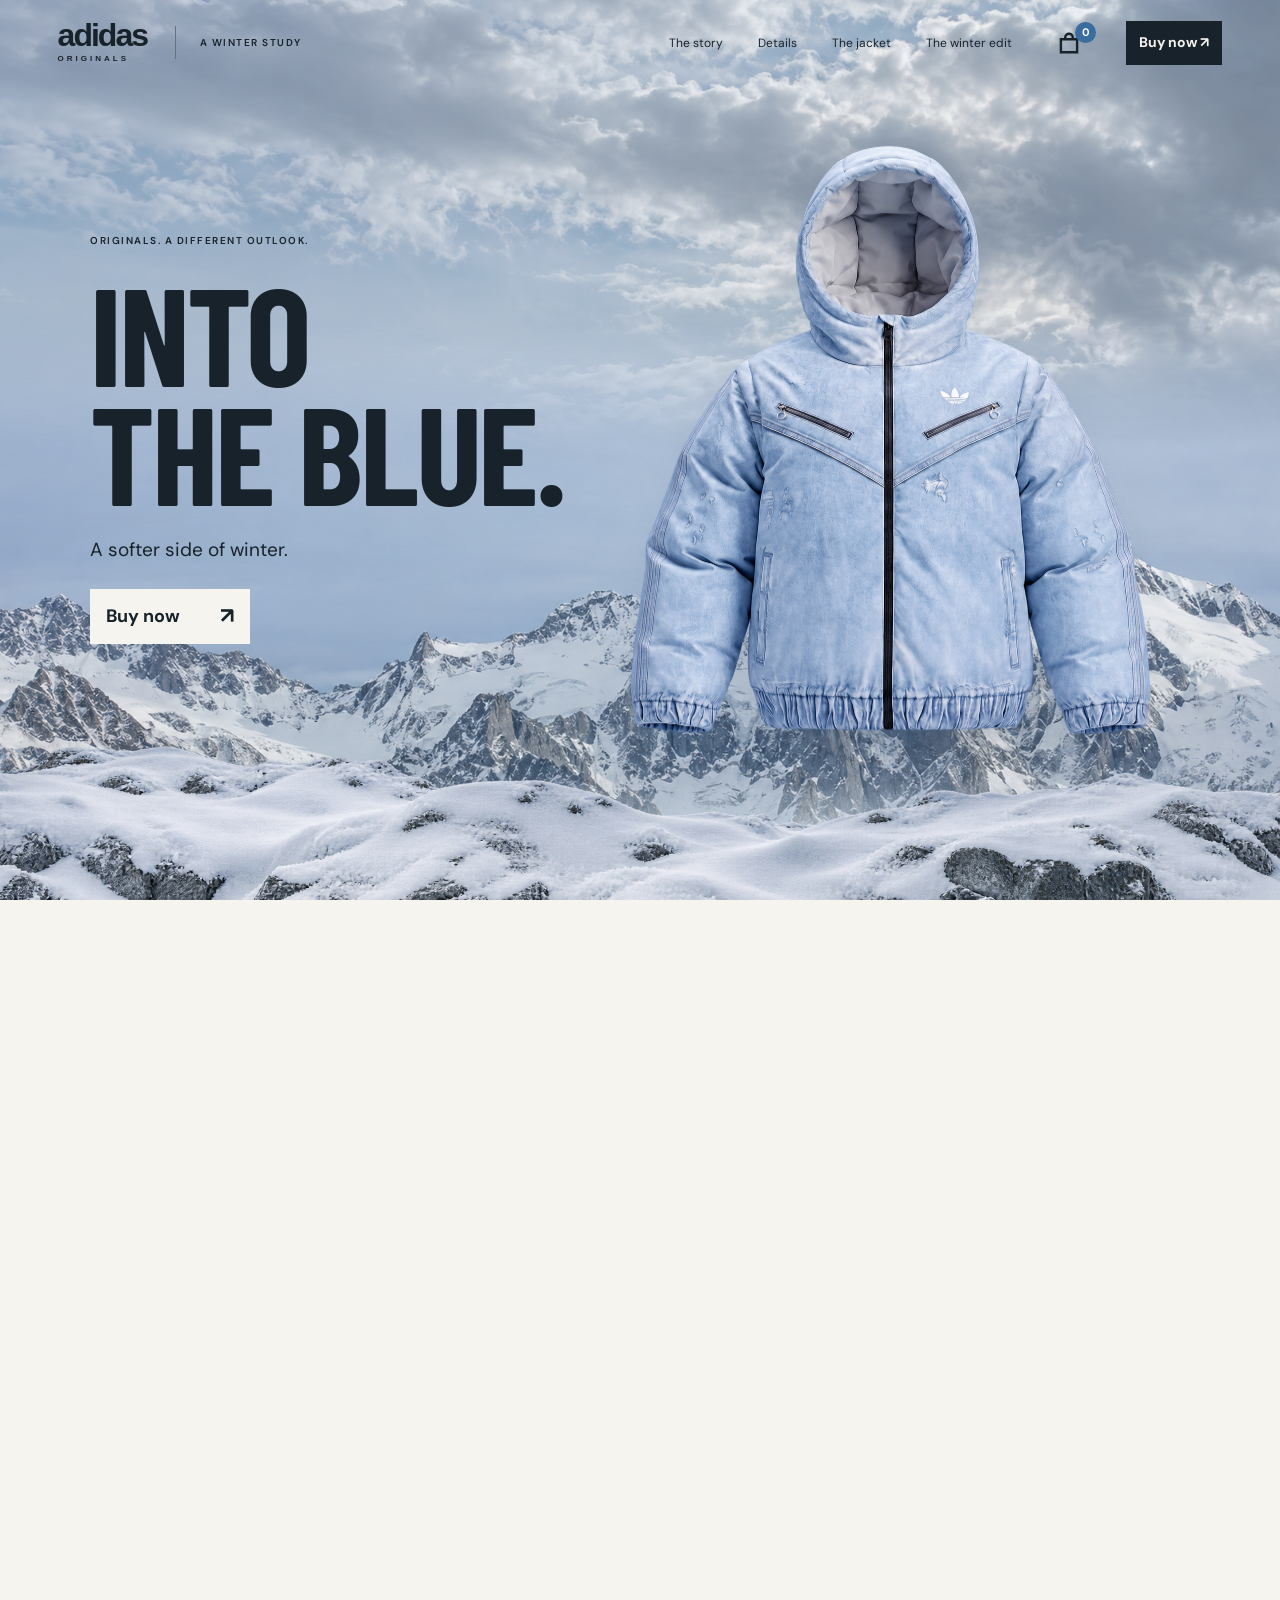
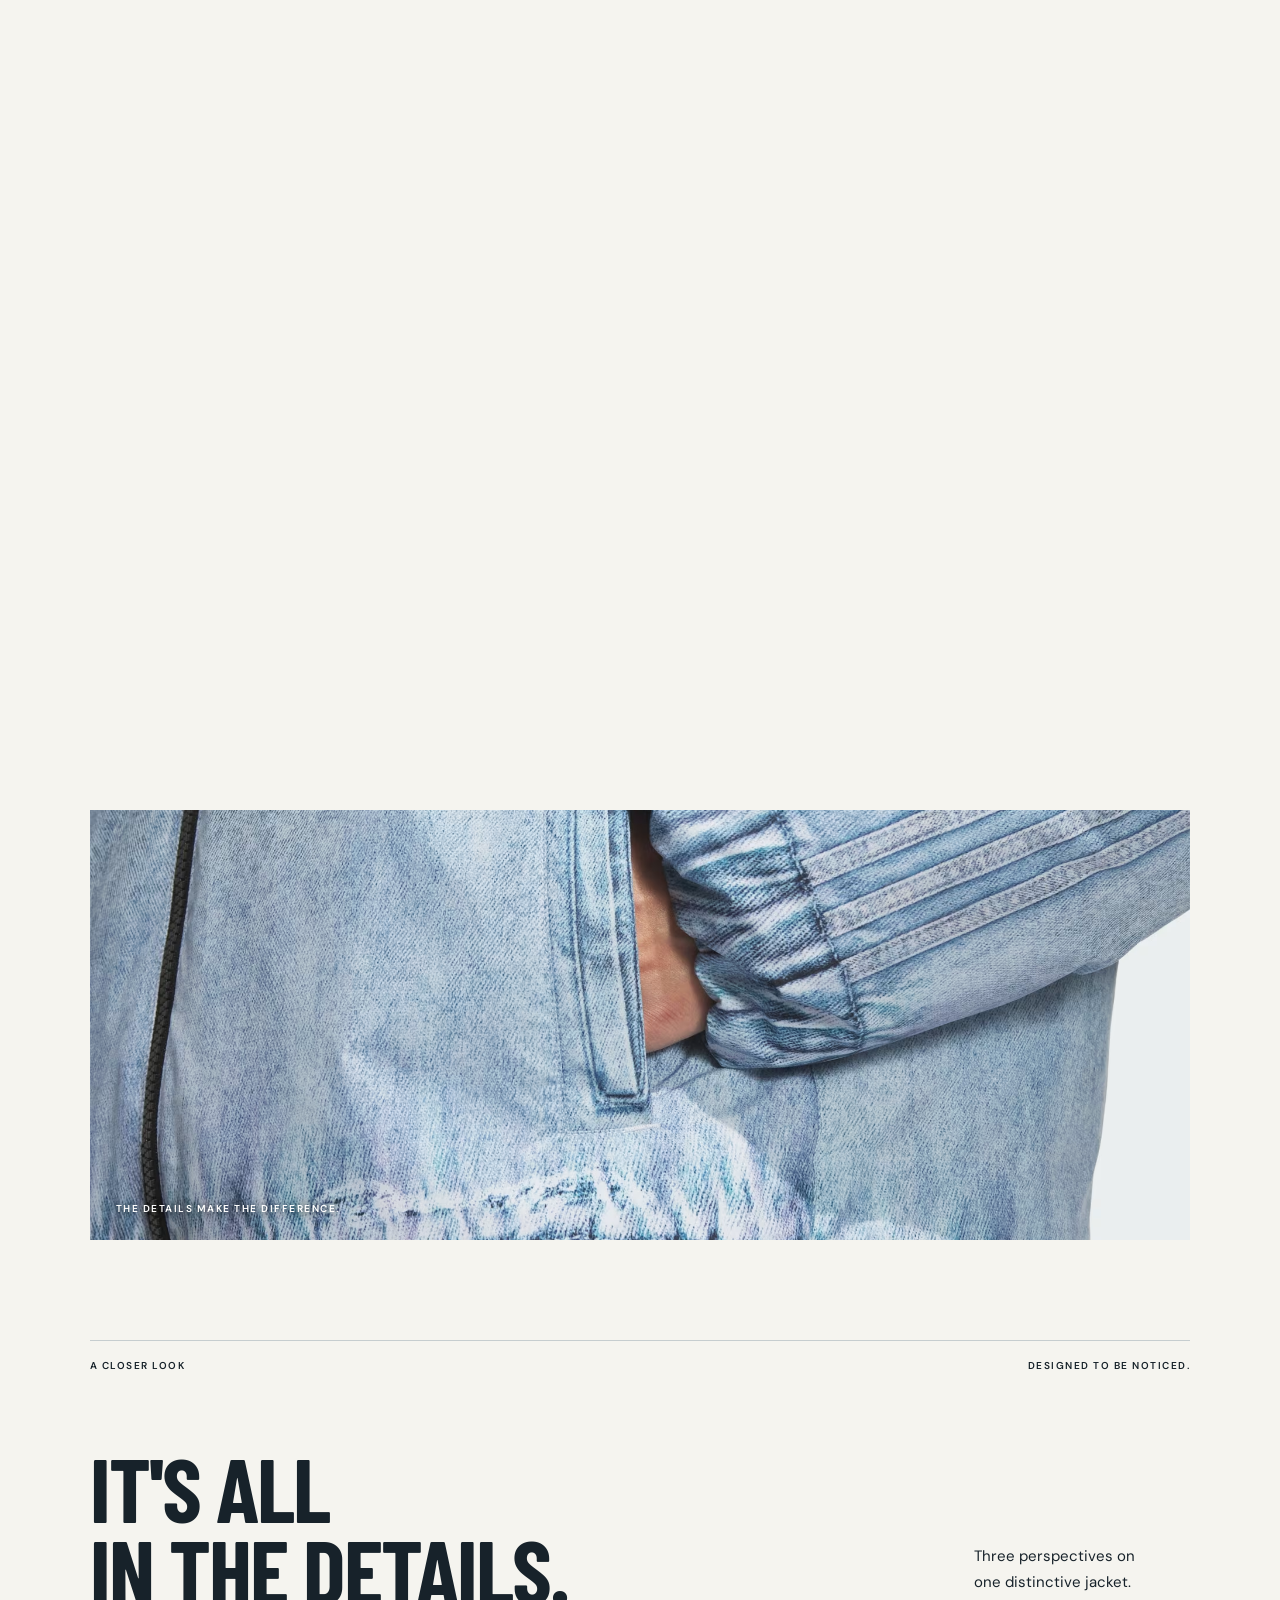
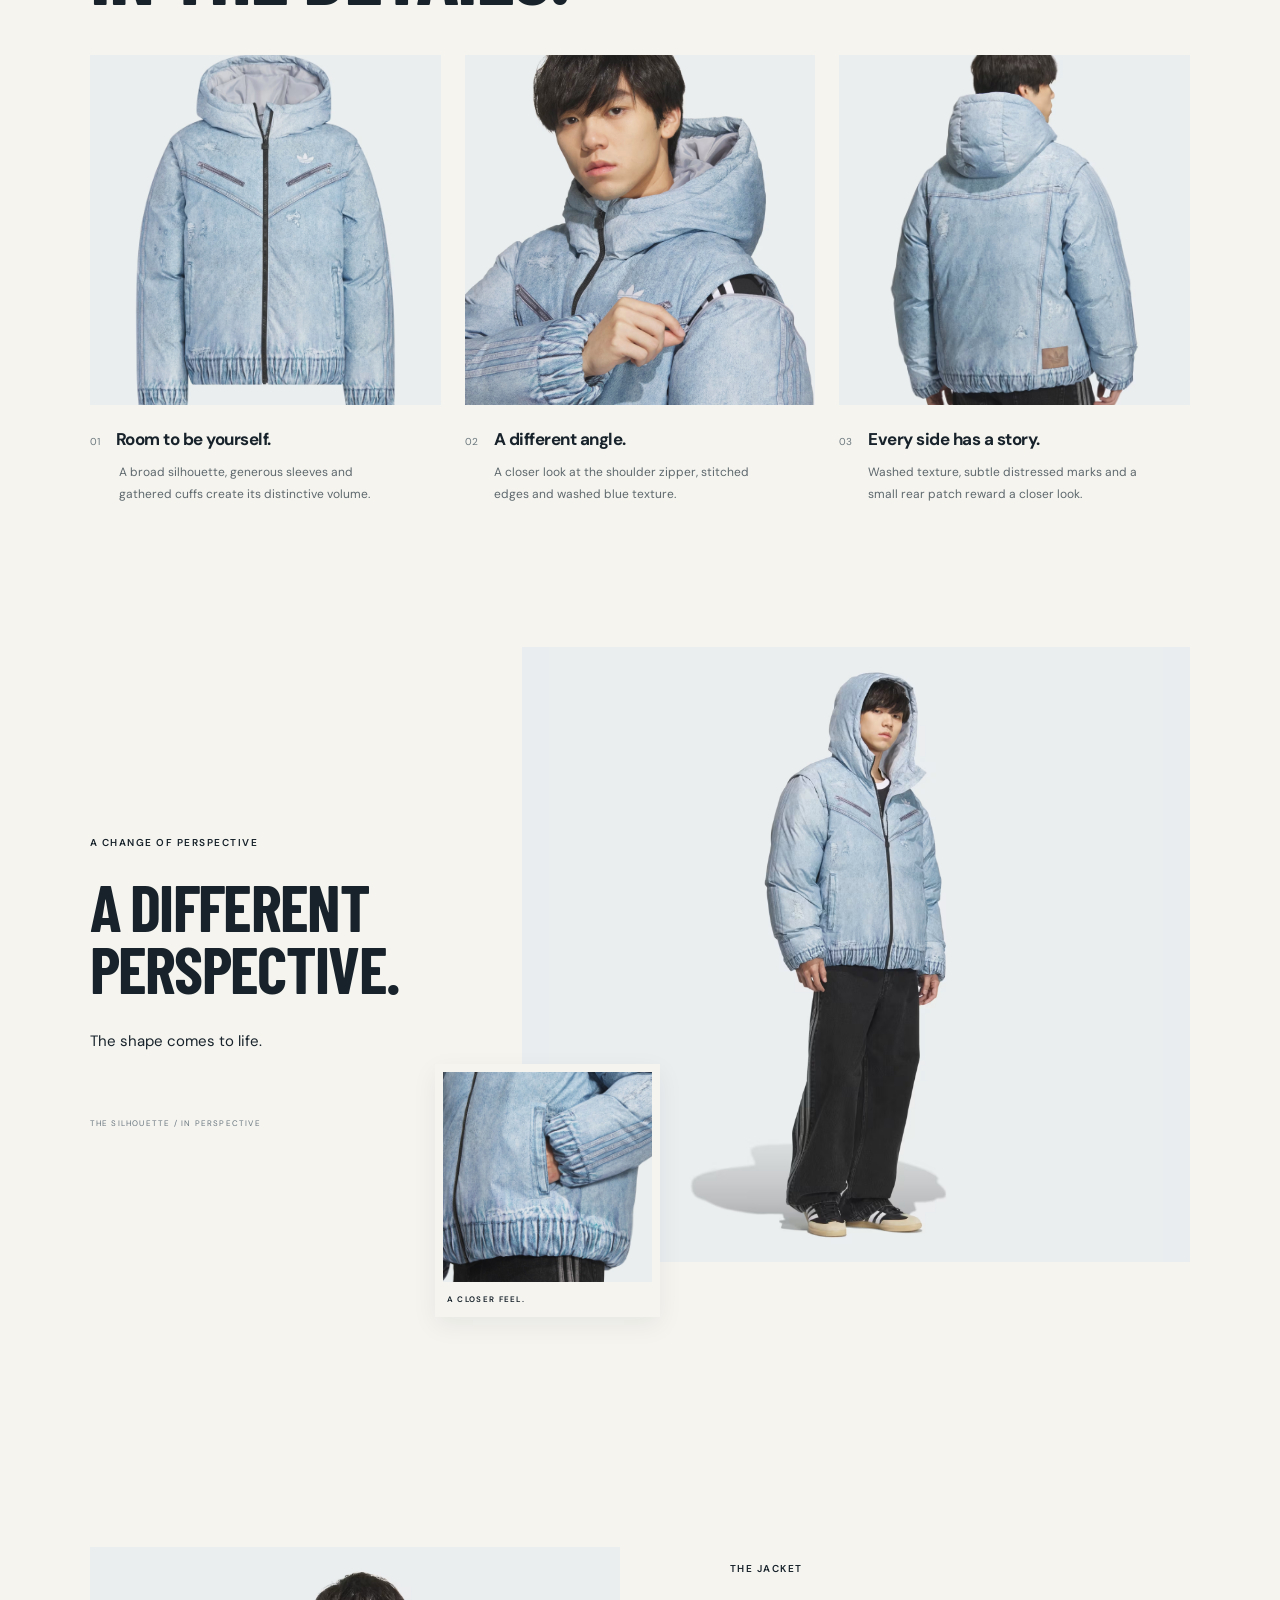
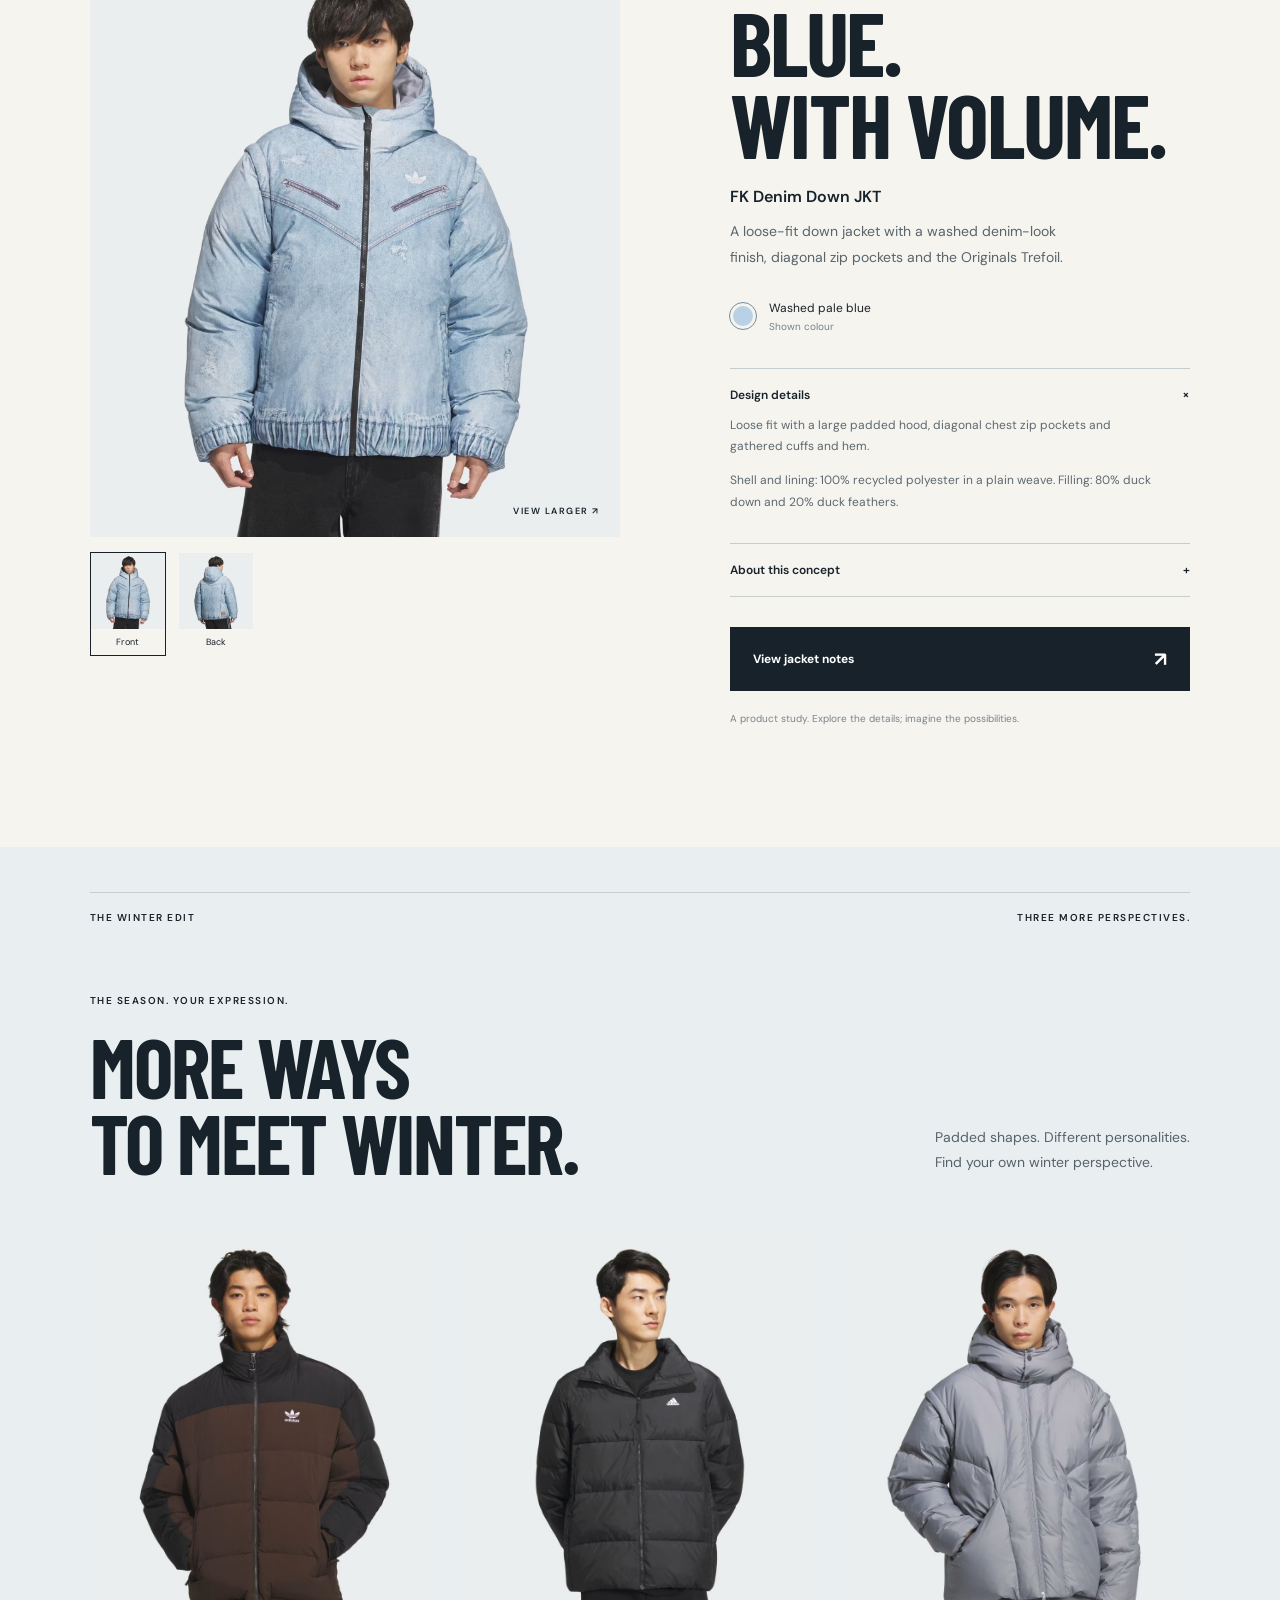
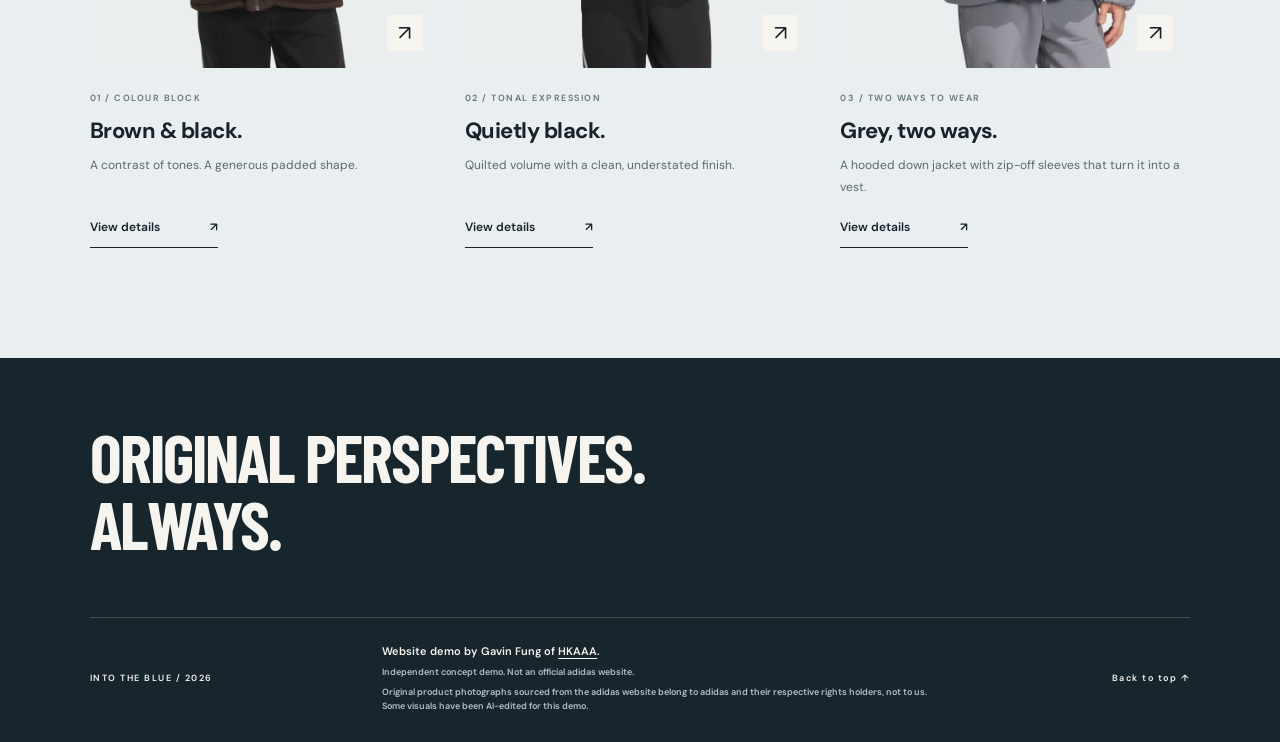
==== index.html @ bd1f1864 "Align Winter Edit links and detail bodies Co-authored-by: Cursor <cursoragent@cursor.com>" ====
<!doctype html>
<html lang="en"><head><meta charset="utf-8"><meta name="viewport" content="width=device-width,initial-scale=1"><meta name="theme-color" content="#d2dfe8"><title>Into the Blue — A winter study</title><meta name="description" content="An independent winter fashion concept exploring the shape, texture and details of a blue padded jacket."><link rel="stylesheet" href="style.css?v=bag-20261031f"><link rel="icon" type="image/svg+xml" href="assets/favicon.svg"><link rel="canonical" href="https://gavinfung321.github.io/Adidas/"><meta property="og:type" content="website"><meta property="og:title" content="Into the Blue — A winter study"><meta property="og:description" content="A softer side of winter. An independent adidas website demo by Gavin Fung of HKAAA."><meta property="og:url" content="https://gavinfung321.github.io/Adidas/"><meta property="og:site_name" content="Into the Blue"><meta property="og:image" content="https://gavinfung321.github.io/Adidas/assets/social-preview.jpg"><meta property="og:image:width" content="1200"><meta property="og:image:height" content="630"><meta property="og:image:type" content="image/jpeg"><meta property="og:image:alt" content="Into the Blue campaign headline beside a pale blue jacket against a snowy mountain landscape."><meta name="twitter:card" content="summary_large_image"><meta name="twitter:title" content="Into the Blue — A winter study"><meta name="twitter:description" content="A softer side of winter. Independent website demo by Gavin Fung of HKAAA."><meta name="twitter:image" content="https://gavinfung321.github.io/Adidas/assets/social-preview.jpg"><meta name="twitter:image:alt" content="Pale blue jacket and Into the Blue headline over snowy mountains."></head><body>
<a class="skip" href="#details">Skip to jacket details</a>
<header><a href="#" class="brand" aria-label="Into the Blue home"><span class="brand-name">adidas<span>ORIGINALS</span></span><span class="edition">A WINTER STUDY</span></a><button class="nav-bag mobile-bag" type="button" data-bag-open aria-label="Bag, 0 items"><svg class="bag-icon" viewBox="0 0 24 24" aria-hidden="true" focusable="false"><path d="M4.5 8.5h15v12h-15z"/><path d="M8.5 8.5V7a3.5 3.5 0 0 1 7 0v1.5"/></svg><span class="bag-count" data-bag-count aria-hidden="true">0</span></button><button class="mobile-menu-toggle" aria-expanded="false" aria-controls="mobile-menu">Menu</button><nav aria-label="Main navigation"><a href="#story">The story</a><a href="#details">Details</a><a href="#product">The jacket</a><a href="#winter-edit">The winter edit</a><button class="nav-bag" type="button" data-bag-open aria-label="Bag, 0 items"><svg class="bag-icon" viewBox="0 0 24 24" aria-hidden="true" focusable="false"><path d="M4.5 8.5h15v12h-15z"/><path d="M8.5 8.5V7a3.5 3.5 0 0 1 7 0v1.5"/></svg><span class="bag-count" data-bag-count aria-hidden="true">0</span></button><button class="nav-buy" data-buy>Buy now ↗︎</button></nav><nav id="mobile-menu" class="mobile-menu" aria-label="Mobile navigation" hidden><a href="#story">The story</a><a href="#details">Details</a><a href="#product">The jacket</a><a href="#winter-edit">The winter edit</a><button class="nav-buy" data-buy>Buy now ↗︎</button></nav></header>
<main>
<div class="hero-scroll"><section class="hero" aria-labelledby="hero-title"><div class="hero-landscape" aria-hidden="true"><img class="hero-clouds" src="assets/cloud-sky-v2.png" alt="" draggable="false"><img class="hero-mountains" src="assets/mountains-v2.png" alt="" draggable="false"><div class="hero-mist"></div></div><div class="hero-product-stage"><div class="hero-shadow" aria-hidden="true"></div><img class="hero-jacket" src="assets/jacket-cutout.png" alt="Pale blue padded jacket floating against a soft blue-grey background" fetchpriority="high" draggable="false"></div><div class="hero-copy"><p class="eyebrow">ORIGINALS. A DIFFERENT OUTLOOK.</p><h1 id="hero-title">Into<br>the blue.</h1><p class="intro">A softer side of winter.</p><button class="button" data-buy>Buy now <span>↗︎</span></button></div><img class="hero-foreground" src="assets/snow-ledge-v1.png" alt="" aria-hidden="true" draggable="false"></section><section class="hero-reveal" aria-labelledby="closer-title"><p class="eyebrow">A CLOSER PERSPECTIVE</p><h2 id="closer-title">Big on shape.<br>Quiet in blue.</h2><p>Washed blue texture. Generous proportions.<br>A closer look at the details.</p><button class="button" data-buy>Buy now <span>↗︎</span></button></section></div>
<section class="story" id="story"><div class="material-image"><img src="assets/pocket-detail.png" alt="Close-up of washed blue weave, side pocket, gathered cuff and hem" loading="lazy"><span class="image-note">THE DETAILS MAKE THE DIFFERENCE.</span></div></section>
<section class="details" id="details"><div class="section-top"><span>A CLOSER LOOK</span><span>DESIGNED TO BE NOTICED.</span></div><div class="details-heading"><h2>It's all<br>in the details.</h2><p>Three perspectives on<br>one distinctive jacket.</p></div><div class="detail-grid"><article><div class="detail-photo silhouette"><img src="assets/front.png" alt="Front view showing the jacket’s oversized padded shape" loading="lazy"></div><div class="detail-label"><span>01</span><h3>Room to be yourself.</h3></div><p>A broad silhouette, generous sleeves and gathered cuffs create its distinctive volume.</p></article><article><div class="detail-photo zipper sleeve-detail"><img src="assets/sleeve-detail.png" alt="Close view of the shoulder zipper, padded hood and washed blue fabric" loading="lazy"></div><div class="detail-label"><span>02</span><h3>A different angle.</h3></div><p>A closer look at the shoulder zipper, stitched edges and washed blue texture.</p></article><article><div class="detail-photo rear"><img src="assets/back.png" alt="Rear view showing washed fabric, back seams and lower brand patch" loading="lazy"></div><div class="detail-label"><span>03</span><h3>Every side has a story.</h3></div><p>Washed texture, subtle distressed marks and a small rear patch reward a closer look.</p></article></div></section>
<section id="perspective" class="outlook worn-editorial" aria-labelledby="worn-title"><div class="outlook-copy"><p class="eyebrow">A CHANGE OF PERSPECTIVE</p><h2 id="worn-title">A different<br>perspective.</h2><p class="worn-lead">The shape comes to life.</p><span class="worn-index">THE SILHOUETTE / IN PERSPECTIVE</span></div><div class="worn-composition"><div class="worn-photo"><img src="assets/model-hood.png" alt="Full-body view of the blue padded jacket worn with its hood up, black trousers and striped trainers" loading="lazy"></div><figure class="worn-inset"><img src="assets/pocket-detail.png" alt="Close-up of the washed blue fabric, gathered cuff and side pocket" loading="lazy"><figcaption>A CLOSER FEEL.</figcaption></figure></div></section>
<section class="product" id="product"><div class="product-gallery"><button class="main-photo" aria-label="Enlarge jacket photograph"><img id="product-photo" src="assets/product-front-worn.png" alt="Front view of the blue padded jacket worn by a model" loading="lazy"><span>VIEW LARGER ↗︎</span></button><div class="thumbnails" aria-label="Product views"><button class="selected" data-view="front" aria-pressed="true"><img src="assets/product-front-worn.png" alt=""><span>Front</span></button><button data-view="back" aria-pressed="false"><img src="assets/back.png" alt=""><span>Back</span></button></div></div><div class="product-info"><p class="eyebrow">THE JACKET</p><h2>Blue.<br>With volume.</h2><p class="product-name">FK Denim Down JKT</p><p class="product-description">A loose-fit down jacket with a washed denim-look finish, diagonal zip pockets and the Originals Trefoil.</p><div class="colour"><span class="swatch"></span><span>Washed pale blue <small>Shown colour</small></span></div><div class="accordions"><details open><summary>Design details <span>+</span></summary><p>Loose fit with a large padded hood, diagonal chest zip pockets and gathered cuffs and hem.</p><p>Shell and lining: 100% recycled polyester in a plain weave. Filling: 80% duck down and 20% duck feathers.</p></details><details><summary>About this concept <span>+</span></summary><p>This is an independent design demo. Product information is based on the supplied adidas listing. Price and availability are not confirmed. No purchases are processed here.</p></details></div><button class="button dark" id="spec-button">View jacket notes <span>↗︎</span></button><p class="product-note">A product study. Explore the details; imagine the possibilities.</p></div></section>
<section class="winter-edit" id="winter-edit" aria-labelledby="winter-title"><div class="section-top"><span>THE WINTER EDIT</span><span>THREE MORE PERSPECTIVES.</span></div><div class="winter-heading"><div><p class="eyebrow">THE SEASON. YOUR EXPRESSION.</p><h2 id="winter-title">More ways<br>to meet winter.</h2></div><p>Padded shapes. Different personalities.<br>Find your own winter perspective.</p></div><div class="winter-grid"><article class="winter-card"><button class="winter-photo" data-winter="winter-brown" aria-label="View brown and black padded jacket"><img src="assets/winter-brown-worn-front.png" alt="Model wearing the brown and black padded jacket with a high collar, front view" loading="lazy"><img class="winter-photo-alt" src="assets/winter-brown-worn-back.png" alt="" loading="lazy"><span class="photo-arrow" aria-hidden="true">↗︎</span></button><div class="winter-caption"><span>01 / COLOUR BLOCK</span><h3>Brown &amp; black.</h3><p>A contrast of tones. A generous padded shape.</p><button class="winter-link" data-winter="winter-brown">View details <span aria-hidden="true">↗︎</span></button></div></article><article class="winter-card"><button class="winter-photo" data-winter="winter-black" aria-label="View black down jacket"><img src="assets/winter-black-worn-front.png" alt="Model wearing the black down jacket with a high stand collar and white chest logo, front view" loading="lazy"><img class="winter-photo-alt" src="assets/winter-black-worn-back.png" alt="" loading="lazy"><span class="photo-arrow" aria-hidden="true">↗︎</span></button><div class="winter-caption"><span>02 / TONAL EXPRESSION</span><h3>Quietly black.</h3><p>Quilted volume with a clean, understated finish.</p><button class="winter-link" data-winter="winter-black">View details <span aria-hidden="true">↗︎</span></button></div></article><article class="winter-card"><button class="winter-photo" data-winter="winter-grey" aria-label="View grey hooded down jacket with zip-off sleeves"><img src="assets/winter-grey-worn-front.jpg" alt="Model wearing the grey hooded down jacket with curved panel seams, front view" loading="lazy"><img class="winter-photo-alt" src="assets/winter-grey-worn-back.png" alt="" loading="lazy"><span class="photo-arrow" aria-hidden="true">↗︎</span></button><div class="winter-caption"><span>03 / TWO WAYS TO WEAR</span><h3>Grey, two ways.</h3><p>A hooded down jacket with zip-off sleeves that turn it into a vest.</p><button class="winter-link" data-winter="winter-grey">View details <span aria-hidden="true">↗︎</span></button></div></article></div></section></main><footer><div class="footer-title">Original perspectives.<br>Always.</div><div class="footer-bottom"><span>INTO THE BLUE / 2026</span><div class="footer-credits"><p>Website demo by Gavin Fung of <a href="https://hkaiautomation.com/" target="_blank" rel="noopener noreferrer">HKAAA</a>.</p><p>Independent concept demo. Not an official adidas website.</p><p>Original product photographs sourced from the adidas website belong to adidas and their respective rights holders, not to us. Some visuals have been AI-edited for this demo.</p></div><a href="#">Back to top ↑︎</a></div></footer>
<dialog id="photo-dialog"><button class="dialog-close" aria-label="Close photograph">✕</button><img alt="Enlarged jacket photograph"></dialog><dialog id="notes-dialog"><button class="dialog-close" aria-label="Close jacket notes">✕</button><p class="eyebrow">THE PRODUCT STUDY</p><h2>Jacket notes.</h2><p>FK Denim Down JKT. A loose-fit down jacket with a washed denim-look finish, diagonal chest zippers and a large hood. Shell and lining: 100% recycled polyester. Filling: 80% duck down and 20% duck feathers.</p><p>This concept uses reference and AI-edited product imagery. Product details are based on the supplied adidas listing. Price and availability are not confirmed.</p><a class="text-link" href="#details" id="notes-link">Return to the details ↗︎</a></dialog>
<dialog id="winter-dialog" aria-labelledby="winter-dialog-title"><button class="dialog-close" aria-label="Close jacket details">✕</button><div class="winter-dialog-grid"><div class="winter-gallery"><div class="gallery-stage"><img id="winter-dialog-photo" alt=""><button type="button" class="gallery-arrow prev" data-gallery-step="-1" aria-label="Previous photo"><svg viewBox="0 0 24 24" aria-hidden="true" focusable="false"><path d="M15 5l-7 7 7 7"/></svg></button><button type="button" class="gallery-arrow next" data-gallery-step="1" aria-label="Next photo"><svg viewBox="0 0 24 24" aria-hidden="true" focusable="false"><path d="M9 5l7 7-7 7"/></svg></button></div><div class="purchase-thumbnails winter-thumbnails" id="winter-thumbnails" aria-label="Jacket photographs"></div></div><div><h2 id="winter-dialog-title"></h2><p id="winter-dialog-description"></p><form id="winter-form" class="bag-form" novalidate><p class="purchase-price"><span data-product-price></span> <small>Demo price · not official</small></p><fieldset aria-describedby="winter-size-error"><legend>Select your size <small>Demo sizes</small></legend><div class="size-options" data-size-options></div></fieldset><p class="size-error" id="winter-size-error" role="alert"></p><button class="button dark" type="submit">Add to bag <span>↗︎</span></button></form></div></div></dialog><dialog id="purchase-dialog" aria-labelledby="purchase-title"><button class="dialog-close" aria-label="Close jacket selector">✕</button><div class="purchase-grid"><div class="purchase-gallery"><div class="gallery-stage"><img id="purchase-photo" src="assets/front.png" alt="Front of the blue padded jacket"><button type="button" class="gallery-arrow prev" data-gallery-step="-1" aria-label="Previous photo"><svg viewBox="0 0 24 24" aria-hidden="true" focusable="false"><path d="M15 5l-7 7 7 7"/></svg></button><button type="button" class="gallery-arrow next" data-gallery-step="1" aria-label="Next photo"><svg viewBox="0 0 24 24" aria-hidden="true" focusable="false"><path d="M9 5l7 7-7 7"/></svg></button></div><div class="purchase-thumbnails" aria-label="Jacket photographs"><button type="button" data-purchase-photo="front" aria-pressed="true" aria-label="Show front view"><img src="assets/front.png" alt=""><span>Front</span></button><button type="button" data-purchase-photo="back" aria-pressed="false" aria-label="Show back view"><img src="assets/back.png" alt=""><span>Back</span></button><button type="button" data-purchase-photo="model-hood" aria-pressed="false" aria-label="Show worn view"><img src="assets/model-hood.png" alt=""><span>Worn</span></button></div></div><div><p class="eyebrow">THE JACKET / DEMO BAG</p><h2 id="purchase-title">Make it yours.</h2><p>FK Denim Down JKT<br><small>Loose fit · Washed pale blue</small></p><form id="purchase-form" class="bag-form" data-product-id="blue-jacket" novalidate><p class="purchase-price"><span data-product-price></span> <small>Demo price · not official</small></p><fieldset aria-describedby="purchase-size-error"><legend>Select your size <small>Demo sizes</small></legend><div class="size-options" data-size-options></div></fieldset><p class="size-error" id="purchase-size-error" role="alert"></p><button class="button dark" type="submit">Add to bag <span>↗︎</span></button></form></div></div></dialog>
<dialog id="bag-dialog" class="bag-drawer" aria-labelledby="bag-title"><div class="bag-head"><h2 id="bag-title">Your bag <span class="bag-head-count" id="bag-head-count">0 items</span></h2><button class="dialog-close" aria-label="Close bag">✕</button></div><p class="bag-storage-notice" id="bag-storage-notice" hidden>Your bag can’t be saved in this browser right now. It will stay available until you leave this page.</p><div class="bag-view" id="bag-items-view"><div class="bag-body"><p class="bag-demo-note">Demo pricing and sizes — not official availability.</p><ul class="bag-lines" id="bag-lines" aria-label="Items in your bag"></ul><div class="bag-empty" id="bag-empty" hidden><p>Your bag is empty.</p><button class="button dark" type="button" data-bag-continue>Continue shopping <span>↗︎</span></button></div></div><div class="bag-summary" id="bag-summary"><div class="bag-subtotal"><span>Subtotal <small>Demo pricing</small></span><strong id="bag-subtotal"></strong></div><p class="bag-shipping">Shipping calculated at checkout.</p><button class="button dark" type="button" id="bag-checkout">Checkout <span>↗︎</span></button><button class="bag-continue" type="button" data-bag-continue>Continue shopping</button></div></div><div class="bag-view bag-checkout-view" id="bag-checkout-view" hidden><div class="bag-body"><p class="eyebrow">CHECKOUT</p><p class="bag-checkout-notice" id="bag-checkout-notice" tabindex="-1">Checkout is coming in the next stage. This is a demo cart; no payment will be collected.</p><button class="button dark" type="button" id="bag-back">Back to bag <span>↩︎</span></button></div></div><p class="visually-hidden" id="bag-live" aria-live="polite"></p></dialog><script src="products.js?v=bag-20261031f"></script><script src="cart.js?v=bag-20261031f"></script><script src="app.js?v=bag-20261031f"></script><script src="shop.js?v=bag-20261031f"></script></body></html>
---- style.css ----
@import url('https://fonts.googleapis.com/css2?family=Barlow+Condensed:wght@600;700;800&family=DM+Sans:wght@400;500;600;700&display=swap');
:root{--ink:#17222a;--paper:#f5f4ef;--blue:#d4e0e9;--line:#c6cdcf}*{box-sizing:border-box}html{scroll-behavior:smooth;scroll-padding-top:90px}body{margin:0;color:var(--ink);background:var(--paper);font-family:'DM Sans',Arial,sans-serif}a{color:inherit;text-decoration:none}button{font:inherit;cursor:pointer}button,a,summary{-webkit-tap-highlight-color:transparent}a:focus-visible,button:focus-visible,summary:focus-visible{outline:3px solid #2365c9;outline-offset:6px}header{height:86px;position:absolute;top:0;left:0;right:0;z-index:10;display:flex;align-items:center;justify-content:space-between;padding:0 4.5%;border-bottom:1px solid #17222a26;background:#d3dfe84d}header.scrolled{position:fixed;background:#f5f4eff2;backdrop-filter:blur(12px)}.brand{display:flex;align-items:center;gap:28px}.brand-name{font-family:Arial,sans-serif;font-size:32px;font-weight:800;letter-spacing:-2px;line-height:.8}.brand-name>span{display:block;font-size:8px;letter-spacing:3px;margin-top:8px}.edition,.eyebrow,.section-top,.hero-bottom,.image-note,.outlook-foot,.footer-bottom,.main-photo>span{font-size:10px;letter-spacing:1.5px;font-weight:600}.edition{border-left:1px solid #66737d;padding:10px 0 10px 24px}nav{display:flex;align-items:center;gap:35px;font-size:12px}nav a:hover,.text-link:hover{opacity:.6}.nav-action{border:1px solid #17222a55;padding:13px 17px}.nav-action span{margin-left:22px}.hero{height:100svh;min-height:700px;position:relative;background:#cddce6;overflow:hidden}.hero-image{position:absolute;inset:0;width:100%;height:100%;object-fit:cover}.hero-copy{position:absolute;left:7%;top:29%;max-width:47%}.eyebrow{margin:0 0 26px}h1,h2,.footer-title{font-family:'Barlow Condensed','Arial Narrow',Impact,sans-serif;text-transform:uppercase;letter-spacing:-2px;font-weight:700;margin:0;line-height:.91}h1{font-size:clamp(76px,7.7vw,135px)}.intro{font-size:17px;line-height:1.5;margin:28px 0}.button{display:inline-flex;align-items:center;justify-content:space-between;gap:48px;padding:19px 23px;background:var(--paper);border:0;font-size:12px;font-weight:700;box-shadow:3px 3px 0 transparent;transition:box-shadow .2s,transform .2s}.button:hover{box-shadow:4px 4px 0 #17222a;transform:translate(-2px,-2px)}.button span{font-size:20px}.hero-bottom{position:absolute;bottom:30px;left:4.5%;right:4.5%;display:flex;justify-content:space-between;align-items:center}.hero-bottom a:last-child{font-size:10px;letter-spacing:.3px}.hero-bottom a span{margin-left:25px;font-size:19px}.story,.details{padding:45px 7% 100px}.section-top{display:flex;justify-content:space-between;border-top:1px solid var(--line);padding-top:18px}.story-grid{display:grid;grid-template-columns:1.2fr 1fr;gap:10%;padding:95px 0 70px}h2{font-size:clamp(64px,7vw,110px)}.story-copy>p:first-child{font-size:28px;line-height:1.25;margin:0 0 26px}.body-copy{font-size:14px;line-height:1.8;max-width:370px;color:#58626a}.text-link{display:inline-flex;justify-content:space-between;gap:50px;font-size:12px;font-weight:700;border-bottom:1px solid;padding:14px 0;margin-top:15px}.material-image{height:430px;overflow:hidden;position:relative;background:#dce7eb}.material-image img{width:100%;height:100%;object-fit:cover;object-position:50% 42%;transform:scale(2.7)}.image-note{position:absolute;bottom:25px;left:26px;color:white;text-shadow:0 1px 8px #000}.details{padding-top:0}.details-heading{display:flex;justify-content:space-between;align-items:end;padding:75px 0 45px}.details-heading>p{font-size:15px;line-height:1.7;margin-right:5%}.detail-grid{display:grid;grid-template-columns:repeat(3,1fr);gap:24px}.detail-photo{height:350px;overflow:hidden;background:#e8edef}.detail-photo img{width:100%;height:100%;object-fit:cover}.silhouette img{object-position:center 28%;transform:scale(1.1)}.zipper img{transform:scale(2.9);object-position:50% 40%}.rear img{object-position:50% 38%;transform:scale(1.22)}.detail-label{display:flex;gap:16px;align-items:center;margin-top:23px}.detail-label>span{font-size:10px;color:#6b777d}h3{font-size:17px;margin:0;letter-spacing:-.5px}.detail-grid article>p{font-size:12px;color:#5e686d;line-height:1.8;max-width:300px;padding-left:29px}.outlook{min-height:650px;background:#c6d7e3;position:relative;overflow:hidden}.outlook>img{position:absolute;inset:0;width:100%;height:100%;object-fit:cover;mix-blend-mode:multiply}.outlook-copy{position:relative;z-index:1;padding:100px 7%;width:50%}.outlook h2{font-size:clamp(100px,11vw,170px)}.outlook-copy>p:not(.eyebrow){line-height:1.6;font-size:15px;margin-top:30px}.outlook-foot{position:absolute;bottom:25px;left:7%}.product{padding:110px 7%;display:grid;grid-template-columns:1.15fr 1fr;gap:10%;align-items:start}.main-photo{display:block;position:relative;width:100%;background:#e9edef;border:0;padding:0}.main-photo>img{display:block;width:100%;height:590px;object-fit:cover}.main-photo>span{position:absolute;bottom:20px;right:20px;font-size:9px}.thumbnails{display:flex;gap:12px;margin-top:15px}.thumbnails button{width:76px;padding:0;border:1px solid transparent;background:transparent}.thumbnails button.selected{border-color:var(--ink)}.thumbnails img{width:100%;height:76px;object-fit:cover;display:block}.thumbnails span{display:block;font-size:9px;padding:7px}.product-info{padding-top:15px}.product-info h2{font-size:90px}.product-description{font-size:14px;line-height:1.8;color:#59646b;max-width:360px;margin:28px 0}.colour{display:flex;align-items:center;gap:13px;font-size:12px;margin:30px 0}.swatch{width:26px;height:26px;background:#b8d1e4;border:3px solid var(--paper);outline:1px solid #768b9a;border-radius:50%}.colour small{display:block;color:#76828a;font-size:10px;margin-top:4px}.accordions{margin:35px 0 30px;border-top:1px solid var(--line)}details{border-bottom:1px solid var(--line);padding:18px 0}summary{cursor:pointer;list-style:none;display:flex;justify-content:space-between;font-size:12px;font-weight:600}summary::-webkit-details-marker{display:none}details[open] summary span{transform:rotate(45deg)}details p{font-size:12px;line-height:1.8;color:#5d6971;padding-right:25px}.dark{color:white;background:var(--ink);width:100%}.dark:hover{box-shadow:4px 4px 0 #9cb6ca}.product-note{font-size:10px;line-height:1.7;color:#79848b;margin-top:19px}footer{background:#17252d;color:#f5f4ef;padding:65px 7% 24px}.footer-title{font-size:67px;line-height:1}.footer-bottom{border-top:1px solid #ffffff30;margin-top:60px;padding-top:20px;display:flex;justify-content:space-between;align-items:center;font-size:9px}.footer-bottom p{letter-spacing:0;color:#b3c0c8}.skip{position:fixed;top:0;left:20px;background:white;padding:15px;z-index:100;transform:translateY(-120%)}.skip:focus{transform:translateY(0)}dialog{border:0;padding:55px;max-width:600px;background:var(--paper);color:var(--ink)}dialog::backdrop{background:#13232bd9}dialog p{font-size:14px;line-height:1.8}dialog h2{font-size:64px}.dialog-close{position:absolute;right:15px;top:15px;border:0;background:transparent;font-size:22px}#photo-dialog{padding:35px;max-width:90vw;max-height:94vh}#photo-dialog img{max-height:82vh;max-width:80vw;display:block}@media(min-width:1800px){.hero-image{object-fit:cover}.hero-copy{left:9%}}@media(max-width:900px){.edition{display:none}header{padding:0 5%}nav{gap:16px}.hero-copy{left:5%}h1{font-size:75px}.hero{min-height:650px}.hero-bottom>span{display:none}.story,.details{padding-left:5%;padding-right:5%}.detail-photo{height:260px}.product{gap:6%;padding:80px 5%}.product-info h2{font-size:68px}.main-photo>img{height:480px}}@media(max-width:600px){nav>a:not(.nav-action){display:none}.hero{height:760px}.hero-image{object-position:62% center;opacity:.68}.hero-copy{top:23%;max-width:90%}h1{font-size:72px}.hero-bottom a:last-child{display:none}.story-grid,.product{grid-template-columns:1fr;gap:35px}.section-top span:last-child{display:none}.story-grid{padding:55px 0}.material-image{height:300px}.details-heading{align-items:start;gap:20px;padding-top:50px}.details-heading h2{font-size:64px}.details-heading p{font-size:11px}.detail-grid{grid-template-columns:1fr}.detail-photo{height:400px}.outlook-copy{width:100%;padding:70px 6%}.outlook>img{opacity:.5}.outlook h2{font-size:110px}.product-info{padding-top:15px}.footer-bottom{flex-wrap:wrap;gap:15px}.footer-title{font-size:55px}}@media(prefers-reduced-motion:reduce){html{scroll-behavior:auto}*,*:before,*:after{transition:none!important;animation:none!important}}
@media(min-width:601px){.hero-image{top:70px;height:calc(100% - 70px);object-fit:cover}.hero{background:#b6c7d8}}
.winter-edit{padding:45px 7% 110px;background:#e9eef0}.winter-heading{display:flex;justify-content:space-between;align-items:end;gap:40px;padding:70px 0 50px}.winter-heading .eyebrow{margin-bottom:22px}.winter-heading h2{font-size:clamp(65px,6.5vw,105px)}.winter-heading>p{font-size:14px;line-height:1.8;margin:0 0 5px;color:#56636b}.winter-grid{display:grid;grid-template-columns:repeat(3,minmax(0,1fr));gap:25px}.winter-photo{position:relative;width:100%;aspect-ratio:4/5;border:0;padding:0;background:#e9edef;overflow:hidden;display:block}.winter-photo>img{width:100%;height:100%;object-fit:contain;display:block;transition:transform .6s cubic-bezier(.2,.7,.2,1)}.winter-photo:hover>img{transform:scale(1.035)}.photo-arrow{position:absolute;right:17px;bottom:17px;display:grid;place-items:center;width:36px;height:36px;background:#f5f4ef;font-size:21px;transition:background .2s}.winter-photo:hover .photo-arrow{background:#c6dce9}.winter-caption{padding:24px 0 0}.winter-caption>span{font-size:9px;font-weight:600;letter-spacing:1.5px;color:#65747c}.winter-caption h3{font-size:22px;margin-top:12px}.winter-caption p{font-size:12px;line-height:1.8;color:#5b6971;margin:10px 0 8px}.winter-link,.winter-return{border:0;border-bottom:1px solid #17222a;background:transparent;padding:12px 0;font-size:12px;font-weight:600;display:flex;gap:50px}.winter-link:hover,.winter-return:hover{color:#486f8c}.winter-link span{margin-left:auto}#winter-dialog{max-width:1000px;width:90vw;padding:45px}.winter-dialog-grid{display:grid;grid-template-columns:1fr 1fr;gap:40px;align-items:center}.winter-dialog-grid>img{width:100%;max-height:72vh;object-fit:contain;background:#e9edef}.winter-dialog-grid h2{font-size:65px}.winter-disclaimer{font-size:11px!important;color:#6d7a82}.reveal-ready{opacity:0;transform:translateY(24px);transition:opacity .65s ease,transform .65s cubic-bezier(.2,.7,.2,1);transition-delay:var(--reveal-delay,0ms)}.reveal-ready.is-visible{opacity:1;transform:translateY(0)}.material-image.reveal-ready{clip-path:inset(0 0 8% 0);transition:opacity .7s ease,transform .7s ease,clip-path .8s ease}.material-image.is-visible{clip-path:inset(0)}.material-image img{transition:transform 1.1s ease}.material-image.reveal-ready:not(.is-visible) img{transform:scale(2.82)}.hero-copy.hero-enter{animation:hero-enter .7s ease both}@keyframes hero-enter{from{opacity:0;transform:translateY(14px)}to{opacity:1;transform:translateY(0)}}@media(max-width:900px){nav{gap:18px}.winter-edit{padding-left:5%;padding-right:5%}.winter-heading>p{max-width:240px}.winter-caption h3{font-size:19px}}@media(max-width:600px){.winter-heading{display:block;padding:50px 0 35px}.winter-heading>p{margin-top:25px}.winter-grid{grid-template-columns:1fr;gap:45px}.winter-edit{padding-bottom:65px}.winter-dialog-grid{grid-template-columns:1fr;gap:20px}#winter-dialog{padding:35px 22px}.winter-dialog-grid>img{max-height:35vh}.winter-dialog-grid h2{font-size:47px}}@media(prefers-reduced-motion:reduce){.reveal-ready{opacity:1!important;transform:none!important;clip-path:none!important}.hero-copy.hero-enter{animation:none}.winter-photo>img{transition:none}}
/* Worn editorial: a new perspective between product details and gallery. */
.material-image img{transform:none;object-position:50% 51%}.material-image.reveal-ready:not(.is-visible) img{transform:scale(1.05)}.sleeve-detail img{transform:none;object-position:50% 58%}.worn-editorial{min-height:0;display:grid;grid-template-columns:1fr 1fr;gap:0;background:var(--paper);padding:0 7% 105px;overflow:hidden}.worn-photo{position:relative;min-height:660px;background:#e9edef;overflow:hidden}.worn-photo>img{position:static;width:100%;height:100%;max-height:740px;object-fit:contain;display:block}.worn-caption{position:absolute;bottom:23px;left:25px;font-size:9px;letter-spacing:1.5px;font-weight:600}.worn-editorial .outlook-copy{width:100%;padding:105px 0 55px 15%;align-self:center}.worn-editorial h2{font-size:clamp(64px,6.1vw,100px);line-height:.94;letter-spacing:-1.7px}.worn-editorial .worn-lead{font-size:23px;margin:35px 0 16px;line-height:1.3}.worn-editorial .worn-description{font-size:14px;line-height:1.8;color:#5a6870;max-width:310px;margin:0}.worn-index{display:block;margin-top:65px;font-size:9px;letter-spacing:1.6px;color:#68767f}.worn-photo.reveal-ready img{transition:transform .9s ease}.worn-photo.reveal-ready:not(.is-visible) img{transform:scale(1.035)}@media(max-width:900px){.worn-editorial{padding-left:5%;padding-right:5%;padding-bottom:75px}.worn-photo{min-height:550px}.worn-editorial .outlook-copy{padding-left:10%;padding-top:60px}.worn-editorial h2{font-size:65px}}@media(max-width:600px){.worn-editorial{grid-template-columns:1fr}.worn-photo{min-height:0;height:560px}.worn-editorial .outlook-copy{padding:45px 0 5px}.worn-editorial h2{font-size:72px}.worn-index{margin-top:35px}}@media(prefers-reduced-motion:reduce){.worn-photo.reveal-ready img{transition:none;transform:none}}
/* Seamless opening: carry the photograph's top edge behind transparent navigation. */
header:not(.scrolled){background:transparent;border-bottom-color:transparent}.hero{isolation:isolate}.hero::before{content:"";position:absolute;inset:0 0 auto;height:92px;background-image:url('assets/hero.png');background-size:100% auto;background-position:center top;z-index:-1}.hero-image{z-index:-1}@media(min-width:601px){.hero::before{height:90px;background-size:cover;background-position:center top}.hero-image{top:86px;height:calc(100% - 86px)}.hero{background:#b9c9d9}}
.hero::before{inset:0;height:100%;background-size:cover;background-position:center;filter:blur(45px);transform:scale(1.12)}@media(min-width:601px){.hero-image{mask-image:linear-gradient(to bottom,transparent 0,#000 38px);-webkit-mask-image:linear-gradient(to bottom,transparent 0,#000 38px)}}
.hero::before{background-image:linear-gradient(100deg,#99acc4 0%,#b6c6d7 52%,#9cafc7 100%);filter:none;transform:none}
.footer-credits p{margin:5px 0}.footer-credits p:first-child{color:#f5f4ef;font-size:11px}.footer-credits a{text-decoration:underline;text-underline-offset:3px}.footer-credits a:hover{color:#b8d1e4}
/* Layered product motion: fixed backdrop, independent garment and soft shadow. */
.hero{background:radial-gradient(ellipse at 68% 35%,#d6e0e9 0%,transparent 50%),radial-gradient(ellipse at 22% 80%,#c4d2df 0%,transparent 65%),linear-gradient(110deg,#9cafc7,#c0cedd 55%,#a8bbd0)}.hero::before{display:none}.hero-product-stage{position:absolute;inset:105px 5% 75px 44%;pointer-events:none;perspective:1100px}.hero-jacket{position:absolute;inset:0;width:100%;height:94%;object-fit:contain;object-position:center;transform-origin:50% 55%;user-select:none;filter:drop-shadow(0 8px 11px #52667b12)}.hero-shadow{position:absolute;bottom:0;left:19%;width:62%;height:21px;border-radius:50%;background:radial-gradient(ellipse,#41577670 0%,#52698535 40%,transparent 72%);filter:blur(8px);opacity:.65}.hero.motion-active .hero-jacket,.hero.motion-active .hero-shadow{will-change:transform}@media(max-width:900px){.hero-product-stage{left:43%;right:2%;top:115px;bottom:90px}}@media(max-width:600px){.hero-product-stage{inset:135px -15% 70px 30%;opacity:.6}}@media(prefers-reduced-motion:reduce){.hero-jacket,.hero-shadow{transform:none!important}}

/* Quiet alpine atmosphere keeps the garment in the foreground. */
.hero-landscape{position:absolute;inset:0;pointer-events:none;overflow:hidden;z-index:0}
.hero-mountains{position:absolute;width:110%;height:65%;left:-5%;bottom:1%;object-fit:cover;object-position:center top;opacity:.7;filter:none;mask-image:linear-gradient(to bottom,transparent 0%,#000 32%,#000 78%,transparent 100%),linear-gradient(to right,#0004 0%,#0006 40%,#000 65%);mask-composite:intersect;user-select:none}
.hero-mist{position:absolute;left:-8%;right:-8%;bottom:-2%;height:19%;background:radial-gradient(ellipse at 72% 65%,#dfe8ef66,transparent 65%),linear-gradient(0deg,#c1d0df99,transparent 80%);filter:blur(12px)}
.hero-product-stage{inset:115px 2% 110px 42%;z-index:1}.hero-jacket{height:100%;object-position:center bottom}
.hero-shadow{bottom:-12px;left:22%;width:56%;height:28px;opacity:.7;filter:blur(9px);background:radial-gradient(ellipse,#41577670,#52698525 45%,transparent 72%)}
.hero-shadow:after{content:"";position:absolute;inset:7px 22%;border-radius:50%;background:#40577355;filter:blur(4px)}
.hero-copy,.hero-bottom{z-index:2}
@media(max-width:900px){.hero-product-stage{inset:125px 0 100px 42%}}
@media(max-width:600px){.hero-product-stage{inset:145px -15% 100px 30%}.hero-mountains{opacity:.18}}
@media(prefers-reduced-motion:reduce){.hero-mountains,.hero-mist{transform:none!important}}

@media(min-width:601px){.hero-product-stage{inset:auto 0 auto 40%;top:50%;height:auto;aspect-ratio:1339/1175;translate:0 -43%}.hero-jacket{object-position:center}.hero-shadow{bottom:-10px}}

@media(min-width:601px){.hero-product-stage{left:auto;right:1%;width:min(60%,calc((100svh - 180px)*1.1396));max-height:calc(100svh - 180px);top:50%;translate:0 -47%}}

/* Thin upper-sky cloud bank sits behind the product. */
.hero-clouds{position:absolute;top:-3%;left:-3%;right:auto;width:106%;height:82%;object-fit:cover;object-position:center top;opacity:.78;filter:none;mix-blend-mode:normal;pointer-events:none;user-select:none;mask-image:linear-gradient(to bottom,#000 0%,#000 48%,transparent 100%),linear-gradient(to right,#0009 0%,#000b 40%,#000 70%);mask-composite:intersect}
.hero.motion-active .hero-clouds{will-change:transform}
@media(max-width:600px){.hero-clouds{top:-3%;left:-10%;width:120%;right:auto;opacity:.5}}
@media(prefers-reduced-motion:reduce){.hero-clouds{transform:none!important}}

/* Foreground establishes a close plane beneath the floating product. */
.hero-foreground{position:absolute;z-index:3;left:-5%;bottom:-7%;width:110%;height:27%;object-fit:cover;object-position:center bottom;pointer-events:none;user-select:none}
.hero-copy{top:23%;max-width:62%;z-index:1}.hero-copy h1{font-size:clamp(108px,12.4vw,190px);line-height:.86;letter-spacing:-3px}.hero-copy .intro{margin:25px 0;font-size:19px}.hero-product-stage{z-index:2}.hero-bottom{z-index:4;bottom:23px;color:#17222a;text-shadow:0 1px 6px #fff}.hero.motion-active .hero-foreground{will-change:transform}
@media(min-width:601px){.hero-product-stage{top:47%;width:min(60%,calc((100svh - 220px)*1.1396));max-height:calc(100svh - 220px)}}
@media(max-width:900px){.hero-copy h1{font-size:clamp(85px,12vw,112px)}}
@media(max-width:600px){.hero-copy{max-width:95%;top:24%}.hero-copy h1{font-size:88px}.hero-foreground{height:22%}.hero-copy .intro{font-size:16px}}
@media(prefers-reduced-motion:reduce){.hero-foreground{transform:none!important}}

.hero-foreground{height:auto;bottom:calc(85px - 19vw);object-fit:contain}.hero-bottom{background:#e8eff5d9;padding:10px 14px;bottom:12px;text-shadow:none;backdrop-filter:blur(6px)}
@media(max-width:600px){.hero-foreground{width:160%;left:-30%;bottom:calc(75px - 28vw)}}
/* A short native sticky scene. The jacket and copy stay independent of the landscape. */
.hero-scroll{position:relative}.hero-reveal{padding:100px 7%;background:#d2dfe8;color:#17252d}.hero-reveal h2{font-size:clamp(54px,5.6vw,90px);line-height:.95;margin:24px 0}.hero-reveal p:not(.eyebrow){font-size:18px;line-height:1.7;margin:25px 0 30px}.hero-copy{animation:none!important}.hero-mountains{opacity:.92;mask-image:linear-gradient(to bottom,transparent 0%,#000 24%,#000 82%,transparent 100%)}.hero-foreground{bottom:calc(145px - 19vw)}.story:has(>.material-image){padding-top:70px}.hero-reveal .button{white-space:nowrap}
@media(min-width:1000px){
.hero-product-stage{left:43%;right:auto;width:min(53%,calc((100svh - 210px)*1.1396));top:46%;translate:0 -46%;transform-origin:50% 50%}.hero-copy{left:7%;top:26%;max-width:48%}.hero-copy h1{font-size:clamp(108px,10.8vw,174px)}
.hero-scroll.scroll-enabled{height:260svh}.scroll-enabled .hero{position:sticky;top:0;min-height:560px;height:100svh}.scroll-enabled .hero-reveal{position:absolute;z-index:4;left:56%;top:29%;width:39%;padding:0;background:none;opacity:0;transform:translateX(55px)}.scroll-enabled .hero-reveal h2{font-size:clamp(54px,5.5vw,88px)}.scroll-enabled .hero-landscape{transform-origin:65% 55%}.scroll-enabled .hero-product-stage{will-change:transform}.scroll-enabled .hero-copy,.scroll-enabled .hero-reveal{will-change:transform,opacity}
}
@media(prefers-reduced-motion:reduce){.hero-scroll{height:auto!important}.hero{position:relative!important}.hero-reveal{opacity:1!important;transform:none!important}.hero-foreground{transform:none!important}}
/* Mobile opening: opaque product, compact copy, and a lower snow frame. */
@media(max-width:600px){
 .hero{height:760px;height:clamp(680px,100svh,800px);min-height:680px}
 .hero-copy{left:5%;top:150px;max-width:90%;z-index:auto}
 .hero-copy .eyebrow{position:relative;z-index:1;font-size:8px;letter-spacing:1.25px;margin-bottom:22px}
 .hero-copy h1{position:relative;z-index:1;font-size:clamp(58px,14.5vw,78px);line-height:.88;letter-spacing:-1.8px}
 .hero-copy .intro{position:relative;z-index:4;font-size:13px;margin:18px 0;max-width:170px}
 .hero-copy .button{position:relative;z-index:4;min-height:46px;padding:13px 15px;gap:22px;font-size:10px}
 .hero-copy .button span{font-size:17px}
 .hero-product-stage{inset:auto;left:10%;right:auto;top:225px;bottom:auto;width:100%;height:auto;max-height:none;aspect-ratio:1339/1175;translate:none;opacity:1;z-index:2}
 .hero-jacket{object-position:center;filter:drop-shadow(0 10px 14px #52667b25)}
 .hero-foreground{width:160%;left:-30%;height:auto;bottom:calc(30px - 28vw);z-index:3}
 .hero-shadow{opacity:.4}
}
@media(max-width:380px){.hero-copy{top:130px}.hero-product-stage{top:220px;left:6%;width:108%}.hero-copy .eyebrow{font-size:7px}.hero-copy .intro{font-size:12px}}
@media(max-width:600px){.hero-copy h1{font-size:clamp(50px,13vw,70px)}.hero-product-stage{left:4%;width:110%}.hero-foreground{bottom:calc(75px - 28vw)}}
@media(max-width:380px){.hero-copy h1{font-size:48px}.hero-product-stage{left:2%;width:112%}}
/* Mobile navigation and product-first layering. */
.mobile-menu-toggle,.mobile-menu{display:none}
@media(max-width:600px){
 header>nav:not(.mobile-menu){display:none}
 .mobile-menu-toggle{display:flex;align-items:center;justify-content:space-between;gap:18px;min-height:44px;padding:8px 3px;border:0;background:transparent;color:var(--ink);font-size:13px;font-weight:600}
 .mobile-menu-toggle span{font-size:22px;transition:transform .2s}
 .mobile-menu-toggle[aria-expanded="true"] span{transform:rotate(45deg)}
 .mobile-menu:not([hidden]){display:flex;position:absolute;top:76px;left:5%;right:5%;padding:12px 20px;flex-direction:column;align-items:stretch;gap:0;background:#f5f4effa;box-shadow:0 12px 25px #17222a18}
 .mobile-menu a{display:block!important;padding:16px 0;font-size:15px;border-bottom:1px solid #17222a20}
 .mobile-menu a:last-child{border-bottom:0}
 .hero-copy{top:130px}
 .hero-copy .button{z-index:1;min-height:44px;padding:10px 10px;gap:12px;font-size:12px}
 .hero-copy .intro{z-index:1;margin:16px 0}
}
@media(max-width:380px){.hero-copy{top:115px}.hero-copy .button{font-size:11px;gap:10px;padding:10px 8px}}
.nav-buy{border:0;background:var(--ink);color:var(--paper);padding:13px 18px;font-size:12px;min-height:44px;white-space:nowrap}#purchase-dialog{width:min(860px,92vw);max-width:860px;max-height:90svh;padding:45px;overflow:auto}.purchase-grid{display:grid;grid-template-columns:1fr 1fr;gap:35px;align-items:center}.purchase-grid>img{width:100%;background:#e9edef}.purchase-grid h2{font-size:64px}.purchase-grid fieldset{border:0;padding:0;margin:28px 0 20px}.purchase-grid legend{font-size:13px;font-weight:600;margin-bottom:12px}.size-options{display:flex;gap:10px}.size-options label{position:relative;cursor:pointer}.size-options input{position:absolute;opacity:0;width:100%;height:100%;margin:0}.size-options span{display:grid;place-items:center;width:48px;height:46px;border:1px solid #9ba9b1;font-size:13px}.size-options input:checked+span{background:var(--ink);color:white;border-color:var(--ink)}.size-options input:focus-visible+span{outline:3px solid #2365c9;outline-offset:3px}.purchase-note{font-size:11px!important;color:#5d6971}.purchase-grid [hidden]{display:none}#purchase-success h3{font-size:25px;margin-top:25px}
@media(max-width:600px){.mobile-menu-toggle{gap:0;padding:8px 3px;min-width:44px;justify-content:center}.mobile-menu .nav-buy{margin:10px 0}.purchase-grid{grid-template-columns:1fr;gap:18px}#purchase-dialog{padding:40px 22px 24px}.purchase-grid>img{height:160px;object-fit:contain}.purchase-grid h2{font-size:48px}.purchase-grid .eyebrow{margin-bottom:15px}.purchase-grid fieldset{margin:18px 0}.purchase-grid p{margin:12px 0}}
/* Desktop purchase CTAs: stronger labels with less empty space. */
@media(min-width:601px){
 .hero-copy .button,.hero-reveal .button{padding:11px 15px;gap:24px;min-height:46px;font-size:16px;line-height:1.4;font-weight:700}
 .hero-copy .button span,.hero-reveal .button span{font-size:20px}
 header .nav-buy{padding:10px 13px;font-size:14px;line-height:1.4;font-weight:700;min-height:44px}
}
.purchase-gallery{min-width:0}.purchase-gallery>.gallery-stage>img{display:block;width:100%;aspect-ratio:1;object-fit:contain;background:#e9edef}.purchase-thumbnails{display:flex;gap:10px;margin-top:12px}.purchase-thumbnails button{width:64px;padding:3px;border:1px solid transparent;background:transparent;color:var(--ink)}.purchase-thumbnails button[aria-pressed="true"]{border-color:var(--ink)}.purchase-thumbnails img{display:block;width:100%;height:54px;object-fit:contain;background:#e9edef}.purchase-thumbnails span{display:block;font-size:10px;margin-top:5px}.purchase-thumbnails button:hover{background:#dde6eb}
@media(max-width:600px){.purchase-gallery>.gallery-stage>img{height:180px;aspect-ratio:auto}.purchase-thumbnails{justify-content:center;margin-top:8px;gap:12px}.purchase-thumbnails button{width:58px}.purchase-thumbnails img{height:40px}}
.footer-credits{max-width:560px}.footer-credits p{line-height:1.6}
/* Give the primary desktop hero action more presence without excess padding. */
@media(min-width:601px){
 .hero-copy .button{min-width:160px;min-height:54px;padding:12px 16px;gap:26px;font-size:18px;font-weight:700}
 .hero-copy .button span{font-size:22px}
}
.product-name{font-size:16px;font-weight:600;margin:22px 0 0}.product-name+.product-description{margin-top:12px}
/* An editorial styling moment, distinct from the product gallery below. */
.worn-editorial{grid-template-columns:34% 66%;padding:30px 7% 120px;overflow:hidden;align-items:center}
.worn-editorial .outlook-copy{grid-column:1;grid-row:1;padding:0 28px 0 0;align-self:center}
.worn-editorial h2{font-size:clamp(56px,5.1vw,86px);line-height:.95}
.worn-editorial .worn-lead{font-size:20px;margin-top:26px}
.worn-editorial .worn-index{margin-top:65px;font-size:8px;letter-spacing:1.2px}
.worn-composition{position:relative;grid-column:2;grid-row:1;padding-left:8%;padding-bottom:55px}
.worn-composition .worn-photo{height:clamp(570px,48vw,780px);min-height:0;overflow:hidden}
.worn-composition .worn-photo>img{height:100%;max-height:none;object-fit:contain}
.worn-inset{position:absolute;left:-4%;bottom:0;width:31%;margin:0;padding:8px;background:var(--paper);box-shadow:0 8px 24px #17222a10}
.worn-inset img{display:block;width:100%;aspect-ratio:1;object-fit:cover}
.worn-inset figcaption{padding:12px 4px 5px;font-size:8px;font-weight:600;letter-spacing:1.3px}
@media(max-width:900px){.worn-editorial{grid-template-columns:38% 62%;padding-left:5%;padding-right:5%}.worn-editorial h2{font-size:58px}.worn-editorial .worn-lead{font-size:17px}.worn-inset{width:37%}}
@media(max-width:600px){.worn-editorial{grid-template-columns:1fr;gap:28px;padding:15px 5% 65px}.worn-editorial .outlook-copy{grid-column:1;grid-row:1;padding:0}.worn-editorial h2{font-size:64px}.worn-editorial .eyebrow{margin-bottom:20px}.worn-editorial .worn-lead{margin:20px 0 0}.worn-editorial .worn-index{display:none}.worn-composition{grid-column:1;grid-row:2;padding-left:8%;padding-bottom:30px}.worn-composition .worn-photo{height:480px}.worn-inset{left:0;width:34%}}

/* Demo bag: header access, product selectors and the drawer. */
.visually-hidden{position:absolute!important;width:1px;height:1px;margin:-1px;padding:0;overflow:hidden;clip:rect(0 0 0 0);white-space:nowrap;border:0}
.nav-bag{position:relative;display:inline-grid;place-items:center;flex:none;width:44px;height:44px;padding:0;border:0;background:transparent;color:var(--ink)}
.bag-icon{width:26px;height:26px;fill:none;stroke:currentColor;stroke-width:2.2;stroke-linejoin:miter;transition:opacity .2s}
.nav-bag:hover .bag-icon{opacity:.6}
.bag-count{position:absolute;top:1px;right:-5px;display:grid;place-items:center;min-width:21px;height:21px;padding:0 5px;border-radius:11px;background:#3a6c9e;color:#fff;font-size:11px;font-weight:700;line-height:1}
.mobile-bag{display:none}
@media(max-width:900px){nav{gap:14px}nav a{white-space:nowrap}}
@media(max-width:600px){.mobile-bag{display:inline-grid;margin-left:auto;margin-right:10px}}

/* Winter Edit cards swap to a worn photograph on hover. */
.winter-photo{background:#eaeeef}
.winter-photo>img{object-fit:cover}
.winter-photo>.winter-photo-alt{position:absolute;inset:0;opacity:0;transition:opacity .35s ease,transform .6s cubic-bezier(.2,.7,.2,1)}
@media(hover:hover){.winter-photo:hover>.winter-photo-alt,.winter-photo:focus-visible>.winter-photo-alt{opacity:1}}
@media(prefers-reduced-motion:reduce){.winter-photo>.winter-photo-alt{transition:none}}
.winter-gallery{min-width:0}
.winter-gallery>.gallery-stage>img{display:block;width:100%;max-height:62vh;aspect-ratio:1;object-fit:contain;background:#e9edef}
.winter-thumbnails{flex-wrap:wrap}
.winter-thumbnails[hidden]{display:none}
.gallery-stage{position:relative}
.gallery-arrow{position:absolute;top:50%;translate:0 -50%;display:grid;place-items:center;width:40px;height:40px;padding:0;border:0;border-radius:50%;background:#f5f4efb3;color:var(--ink);opacity:.75;transition:opacity .2s,background .2s}
.gallery-arrow.prev{left:10px}
.gallery-arrow.next{right:10px}
.gallery-arrow svg{width:18px;height:18px;fill:none;stroke:currentColor;stroke-width:1.8}
.gallery-stage:hover .gallery-arrow,.gallery-arrow:focus-visible{opacity:1}
.gallery-arrow:hover{background:#f5f4ef}
.gallery-arrow[hidden]{display:none}
@media(prefers-reduced-motion:reduce){.gallery-arrow{transition:none}}
/* Thumbnails are image-only; each button keeps an accessible name such as “Show back view”. */
.purchase-thumbnails{gap:8px}
.purchase-thumbnails span{display:none}
.purchase-thumbnails button{width:54px;padding:2px}
.purchase-thumbnails img{height:48px;object-fit:cover}
@media(max-width:600px){.winter-gallery>.gallery-stage>img{max-height:35vh}.winter-thumbnails{flex-wrap:nowrap;justify-content:flex-start;overflow-x:auto;padding-bottom:4px}.purchase-thumbnails button{flex:none;width:52px}.purchase-thumbnails img{height:46px}}

.bag-form fieldset{border:0;padding:0;margin:22px 0 10px}
.bag-form legend{font-size:13px;font-weight:600;margin-bottom:12px}
.bag-form legend small{margin-left:6px;font-size:11px;font-weight:500;color:#5d6971}
.purchase-price{margin:18px 0 0;font-size:20px;font-weight:700}
.purchase-price small{margin-left:6px;font-size:11px;font-weight:500;letter-spacing:.4px;color:#5d6971}
.size-options input:checked+span{font-weight:700}
.size-error{margin:0;color:#a1261b;font-size:12px;font-weight:600;line-height:1.5}
.size-error:not(:empty){margin:0 0 10px}
.bag-form .purchase-note{margin:6px 0 16px}
#winter-form .button{width:100%}
#winter-dialog .winter-disclaimer{margin:14px 0 0}
@media(min-width:601px){#winter-dialog{max-height:92svh;overflow:auto}#winter-dialog .winter-dialog-grid h2{font-size:52px}#winter-dialog-description{margin:12px 0 0;line-height:1.65}}

.bag-drawer{position:fixed;inset:0 0 0 auto;margin:0;width:min(460px,100vw);max-width:100vw;height:100%;max-height:100%;padding:0;overflow:hidden;box-shadow:-20px 0 50px #17222a26}
.bag-drawer[open]{display:flex;flex-direction:column;animation:bag-in .32s cubic-bezier(.2,.7,.2,1)}
.bag-drawer::backdrop{background:#13232b73}
@keyframes bag-in{from{opacity:0;transform:translateX(40px)}}
.bag-head{flex:none;display:flex;align-items:center;justify-content:space-between;gap:16px;padding:20px 20px 16px 24px;border-bottom:1px solid var(--line)}
.bag-head h2{display:flex;align-items:baseline;flex-wrap:wrap;gap:4px 12px;font-size:40px;letter-spacing:-1px}
.bag-head-count{font-family:'DM Sans',Arial,sans-serif;font-size:12px;font-weight:600;letter-spacing:.3px;text-transform:none;color:#5d6971}
.bag-drawer .dialog-close{position:static;flex:none;width:44px;height:44px}
.bag-storage-notice{flex:none;margin:0;padding:10px 24px;background:#e9eef0;font-size:12px;line-height:1.5}
.bag-view{flex:1;min-height:0;display:flex;flex-direction:column}
.bag-view[hidden]{display:none}
.bag-body{flex:1;min-height:0;overflow-y:auto;overscroll-behavior:contain;padding:16px 24px 24px}
.bag-demo-note{margin:0 0 4px;font-size:11px;line-height:1.5;letter-spacing:.3px;color:#5d6971}
.bag-lines{list-style:none;margin:0;padding:0}
.bag-line{display:grid;grid-template-columns:84px minmax(0,1fr) auto;gap:16px;padding:18px 0;border-bottom:1px solid var(--line)}
.bag-line-photo{display:block;width:84px;height:100px;object-fit:contain;background:#e9edef}
.bag-line-name{font-size:15px;line-height:1.3}
.bag-line-meta{margin:4px 0 0;font-size:12px;line-height:1.5;color:#5d6971}
.bag-line-total{margin:0;font-size:14px;font-weight:700;line-height:1.3;white-space:nowrap}
.bag-qty{display:inline-flex;align-items:center;margin-top:12px;border:1px solid #9ba9b1}
.bag-qty-button{width:44px;height:40px;border:0;background:transparent;color:var(--ink);font-size:18px;line-height:1}
.bag-qty-button:hover:not(:disabled){background:#dde6eb}
.bag-qty-button:disabled{cursor:not-allowed;color:#8f9aa1;background:repeating-linear-gradient(135deg,transparent 0 5px,#17222a12 5px 7px)}
.bag-qty-value{min-width:34px;text-align:center;font-size:14px;font-weight:700}
.bag-limit{margin:8px 0 0;font-size:11px;line-height:1.5;color:#5d6971}
.bag-remove,.bag-continue{display:block;min-height:40px;padding:6px 0;border:0;background:none;color:var(--ink);font-size:12px;font-weight:600;text-decoration:underline;text-underline-offset:3px}
.bag-remove{margin-top:6px}
.bag-remove:hover,.bag-continue:hover{color:#486f8c}
.bag-empty{padding:36px 0}
.bag-empty p{margin:0 0 22px;font-size:20px;font-weight:600}
.bag-summary{flex:none;padding:16px 24px calc(18px + env(safe-area-inset-bottom,0px));border-top:1px solid var(--line);background:var(--paper)}
.bag-subtotal{display:flex;justify-content:space-between;align-items:baseline;gap:16px;font-size:15px;font-weight:600}
.bag-subtotal small{display:block;font-size:11px;font-weight:500;color:#5d6971}
.bag-subtotal strong{font-size:19px}
.bag-shipping{margin:2px 0 14px;font-size:12px;line-height:1.5;color:#5d6971}
.bag-continue{width:100%;margin-top:6px;font-size:13px}
.bag-checkout-view .bag-body{padding-top:32px}
.bag-checkout-notice{margin:0 0 28px;font-size:18px;line-height:1.6}
.bag-drawer .button.dark:disabled{cursor:not-allowed;opacity:.5;box-shadow:none;transform:none}
@media(max-width:600px){
 .bag-drawer{width:100vw;height:100dvh;max-height:100dvh;box-shadow:none}
 .bag-head{padding:calc(12px + env(safe-area-inset-top,0px)) 12px 12px 20px}
 .bag-head h2{font-size:34px}
 .bag-body{padding:12px 20px 20px}
 .bag-summary{padding-left:20px;padding-right:20px}
 .bag-line{grid-template-columns:68px minmax(0,1fr) auto;gap:12px;padding:14px 0}
 .bag-line-photo{width:68px;height:82px}
}
@media(max-height:680px){
 .bag-head{padding-top:calc(8px + env(safe-area-inset-top,0px));padding-bottom:8px}
 .bag-head h2{font-size:30px}
 .bag-summary{padding-top:10px;padding-bottom:calc(10px + env(safe-area-inset-bottom,0px))}
 .bag-shipping{margin-bottom:8px}
 .bag-summary .button{padding-top:13px;padding-bottom:13px}
 .bag-continue{margin-top:2px;min-height:36px}
}
@media(prefers-reduced-motion:reduce){.bag-drawer[open]{animation:none}}

/* Keep dialog close buttons above gallery photos, which sit in their own positioned layer. */
.dialog-close{z-index:3;display:grid;place-items:center;width:44px;height:44px;padding:0;font-size:16px}
@media(max-width:600px){#purchase-dialog,#winter-dialog{padding-top:44px}#purchase-dialog>.dialog-close,#winter-dialog>.dialog-close{top:2px;right:4px;width:40px;height:40px;font-size:14px}}
.winter-thumbnails{scrollbar-width:none}
.winter-thumbnails::-webkit-scrollbar{display:none}

/* Compact Winter Edit selector so Add to bag sits within the first screen. */
#winter-dialog .winter-dialog-grid h2{font-size:44px;line-height:.95}
#winter-dialog-description{margin:12px 0 0}
@media(max-width:600px){#winter-dialog .winter-dialog-grid h2{font-size:34px}.winter-gallery>.gallery-stage>img{max-height:30vh}#winter-dialog-description{margin-top:8px;font-size:14px;line-height:1.5}#winter-dialog .purchase-price{margin-top:12px}#winter-dialog fieldset{margin:16px 0 14px}}
@media(max-width:600px) and (max-height:720px){.winter-gallery>.gallery-stage>img{max-height:20vh}.purchase-gallery>.gallery-stage>img{height:120px}#purchase-dialog .purchase-grid{gap:16px}#purchase-dialog .purchase-grid h2{font-size:38px}#purchase-dialog .eyebrow{display:none}#purchase-dialog fieldset{margin:14px 0 12px}#winter-dialog .winter-dialog-grid h2{font-size:30px}#winter-dialog-description{font-size:13px}}

/* iOS Safari colours button text system-blue and rounds buttons by default. */
button{color:inherit;-webkit-appearance:none;appearance:none;border-radius:0}
.button{color:var(--ink)}
.button.dark{color:#fff}
@media(max-width:600px){
 .hero-reveal .button{min-height:48px;padding:12px 16px;gap:22px;font-size:15px}
 .hero-reveal .button span{font-size:19px}
}

/* Line up card endings and detail bodies when copy lengths differ. */
.winter-card{display:flex;flex-direction:column}
.winter-caption{flex:1;display:flex;flex-direction:column;align-items:flex-start}
.winter-caption .winter-link{margin-top:auto}
.detail-grid article{display:grid;grid-row:span 3;grid-template-rows:subgrid;row-gap:0}
.detail-label{align-self:start;align-items:baseline}
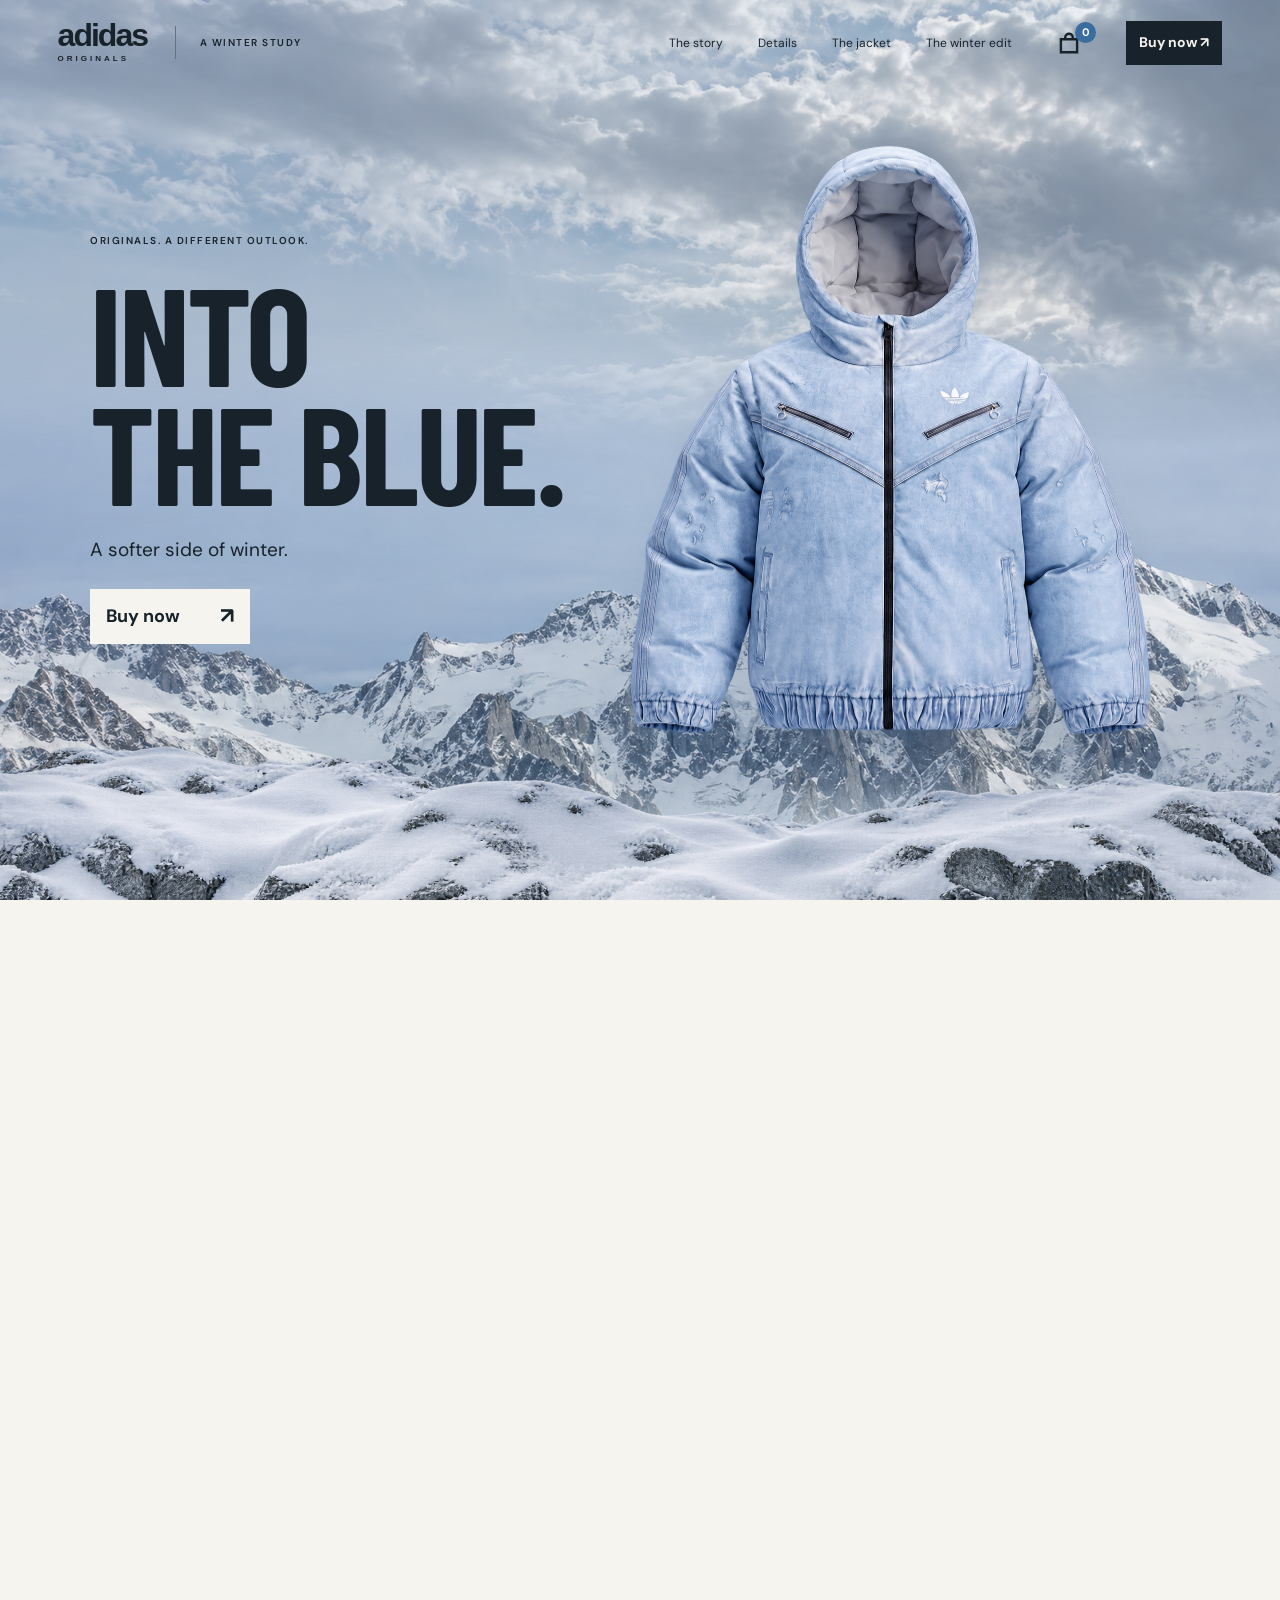
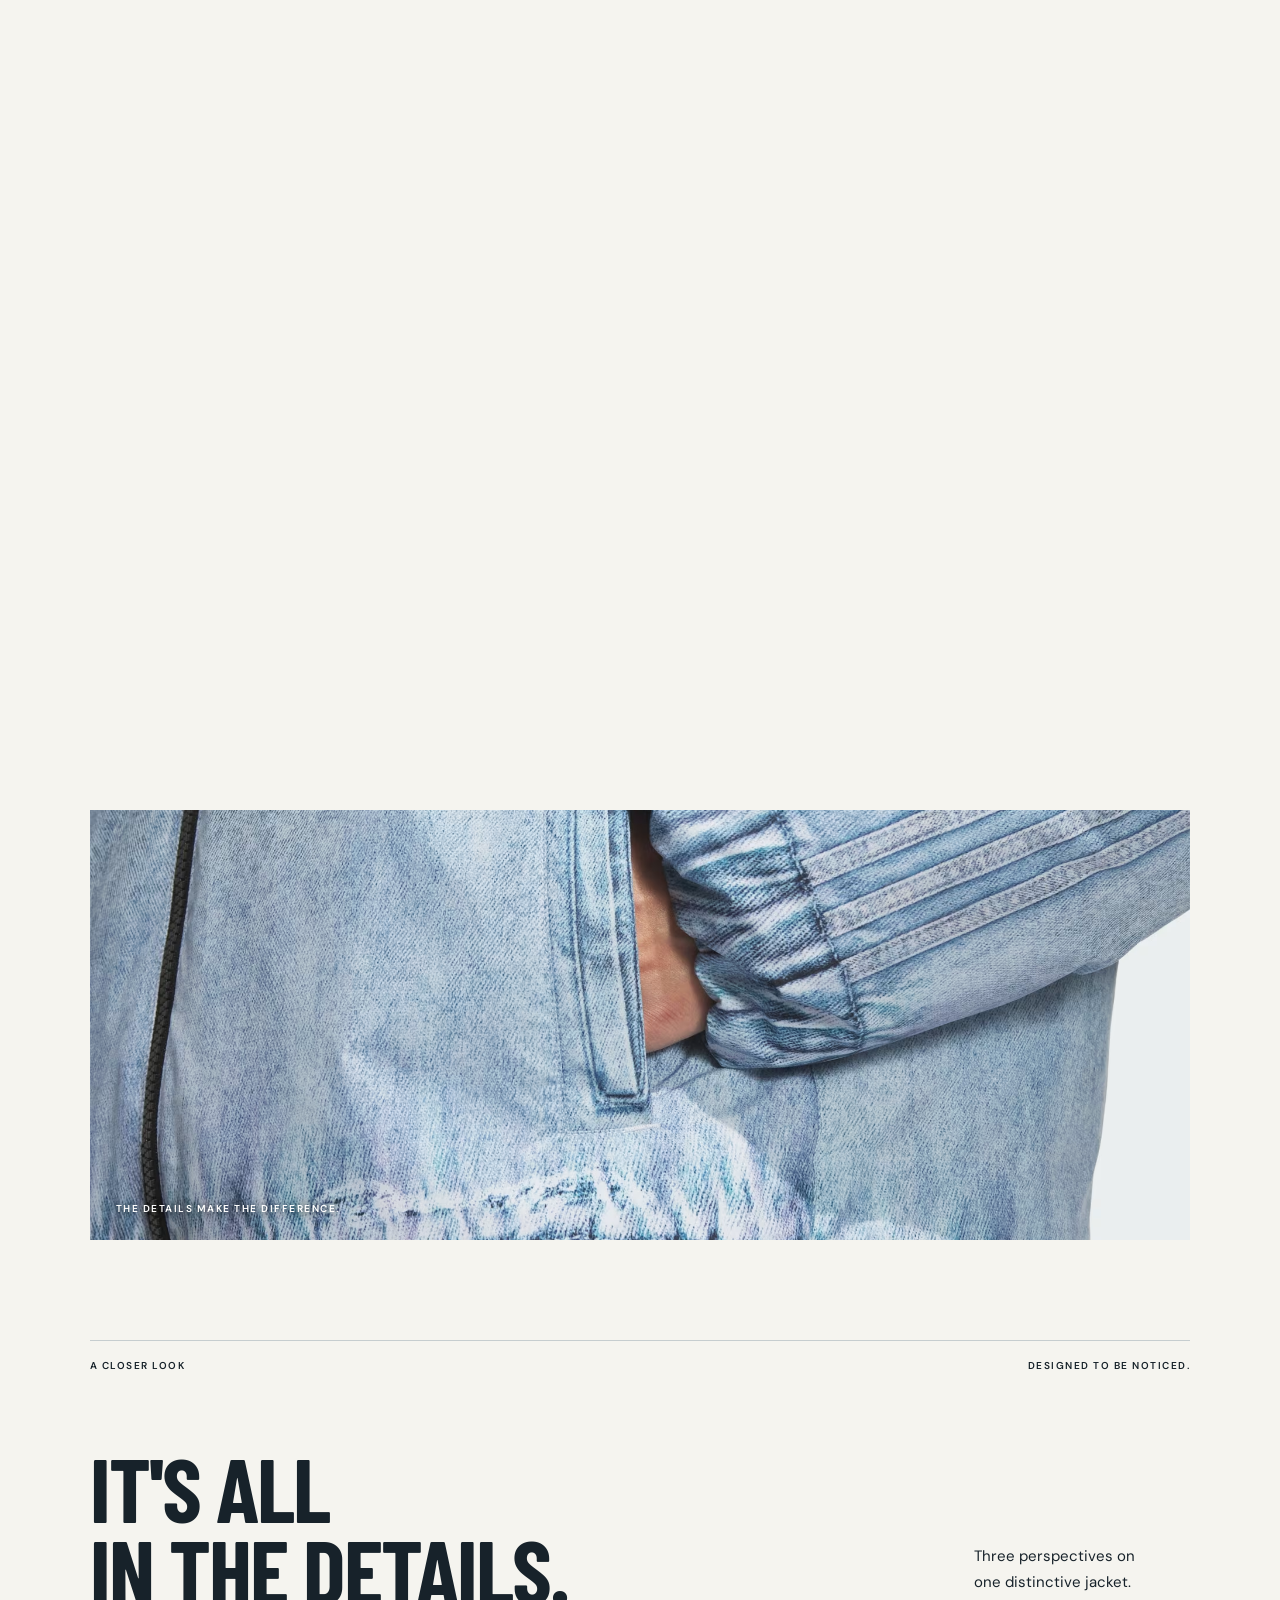
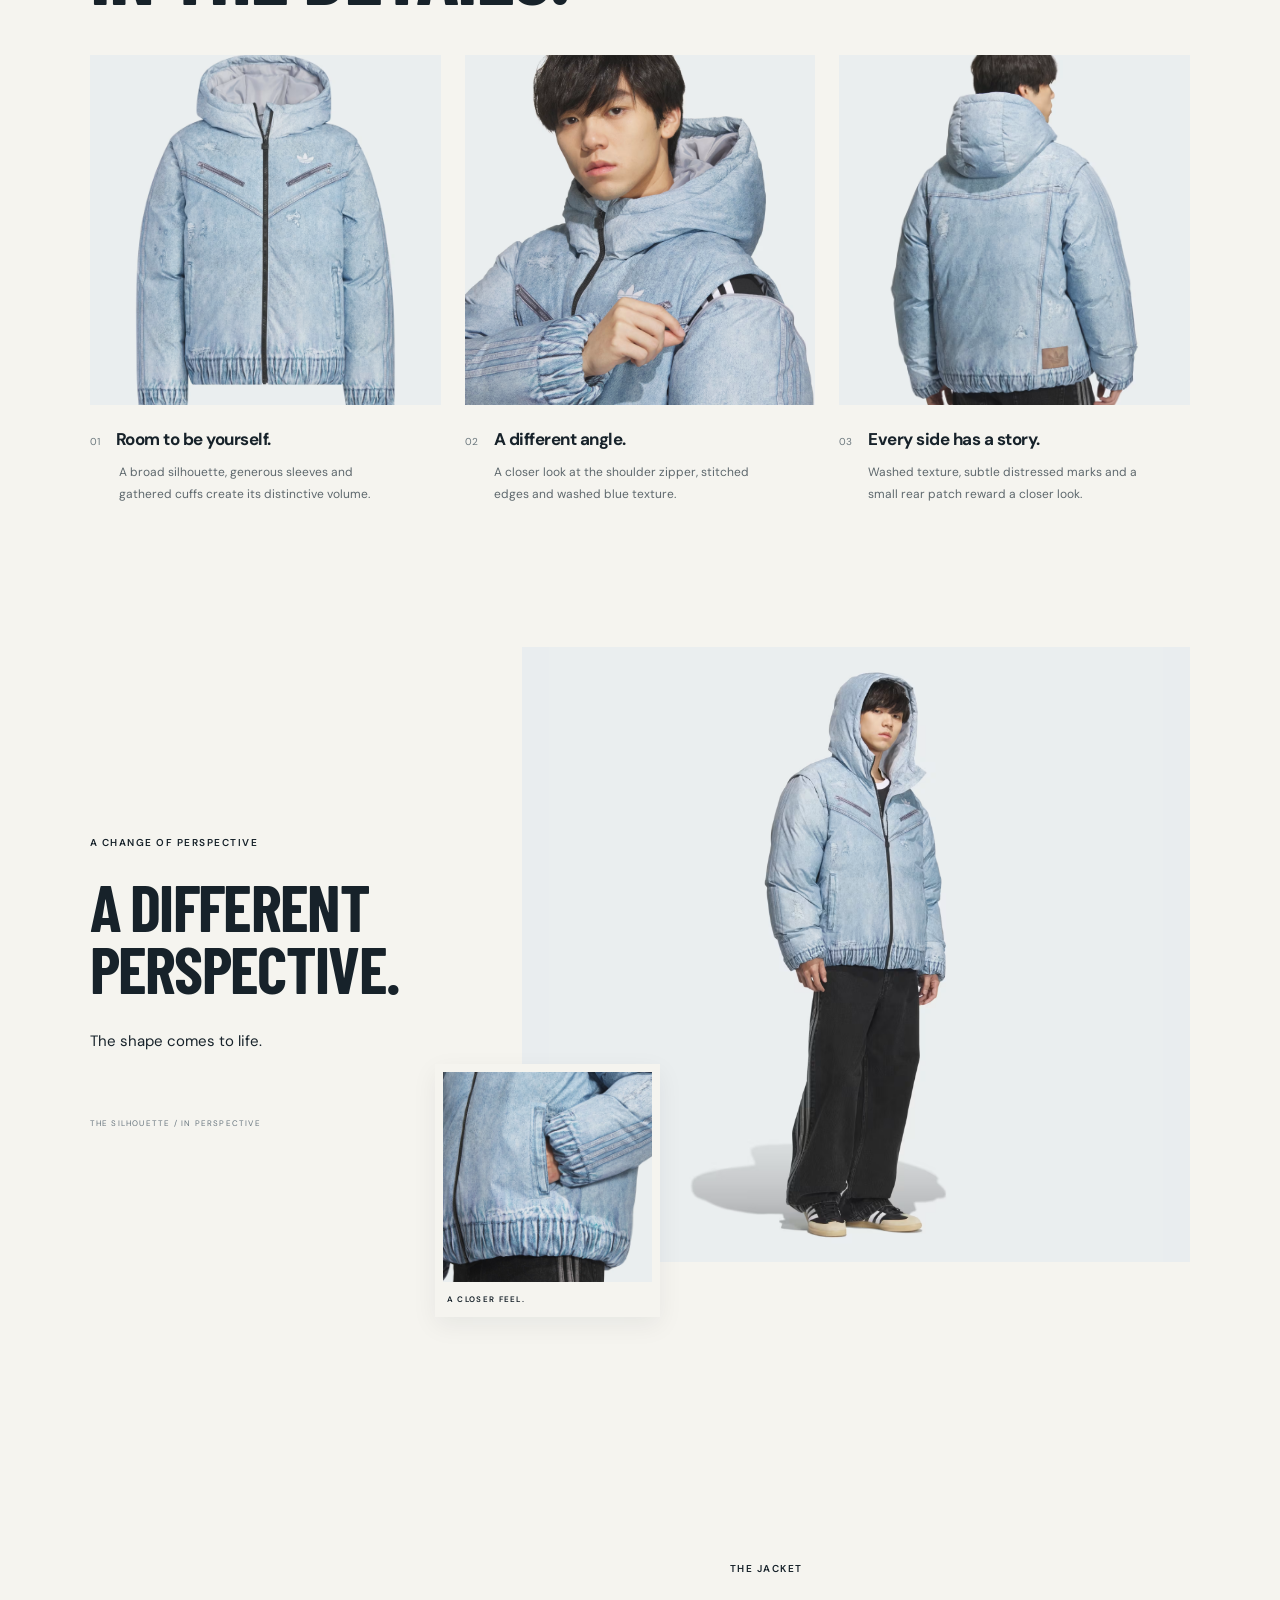
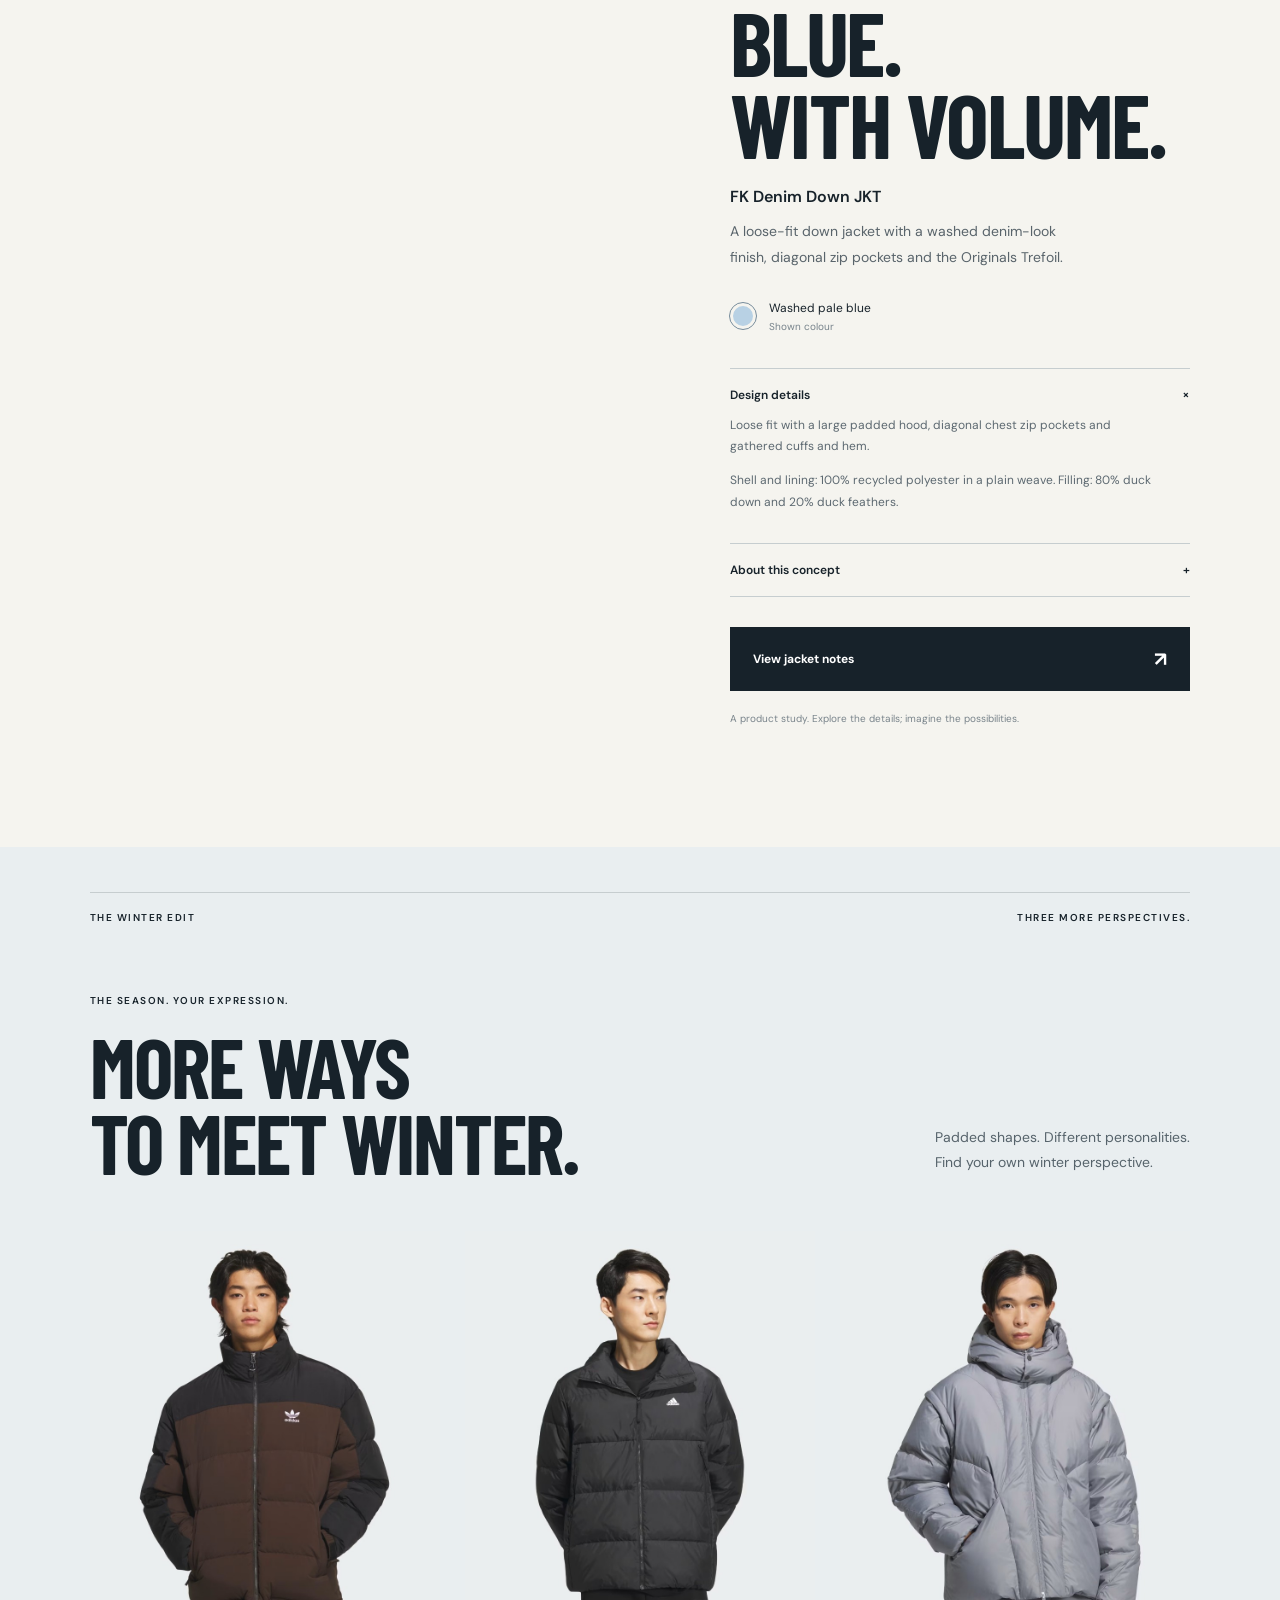
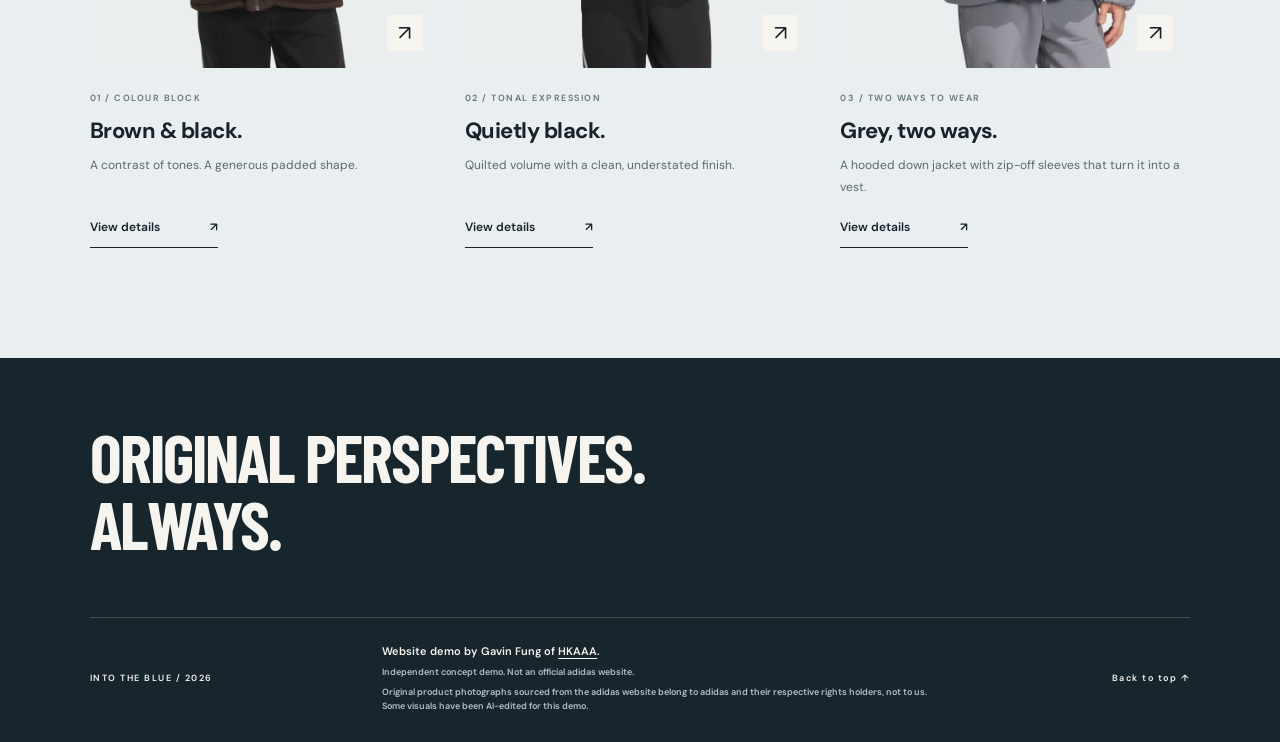
==== commit a0c742fd: "Publish on-brand Stripe test-mode checkout Bag Checkout opens checkout.html: Stripe Payment Element " ====
--- a/index.html
+++ b/index.html
@@ -1,5 +1,5 @@
 <!doctype html>
-<html lang="en"><head><meta charset="utf-8"><meta name="viewport" content="width=device-width,initial-scale=1"><meta name="theme-color" content="#d2dfe8"><title>Into the Blue — A winter study</title><meta name="description" content="An independent winter fashion concept exploring the shape, texture and details of a blue padded jacket."><link rel="stylesheet" href="style.css?v=bag-20261031f"><link rel="icon" type="image/svg+xml" href="assets/favicon.svg"><link rel="canonical" href="https://gavinfung321.github.io/Adidas/"><meta property="og:type" content="website"><meta property="og:title" content="Into the Blue — A winter study"><meta property="og:description" content="A softer side of winter. An independent adidas website demo by Gavin Fung of HKAAA."><meta property="og:url" content="https://gavinfung321.github.io/Adidas/"><meta property="og:site_name" content="Into the Blue"><meta property="og:image" content="https://gavinfung321.github.io/Adidas/assets/social-preview.jpg"><meta property="og:image:width" content="1200"><meta property="og:image:height" content="630"><meta property="og:image:type" content="image/jpeg"><meta property="og:image:alt" content="Into the Blue campaign headline beside a pale blue jacket against a snowy mountain landscape."><meta name="twitter:card" content="summary_large_image"><meta name="twitter:title" content="Into the Blue — A winter study"><meta name="twitter:description" content="A softer side of winter. Independent website demo by Gavin Fung of HKAAA."><meta name="twitter:image" content="https://gavinfung321.github.io/Adidas/assets/social-preview.jpg"><meta name="twitter:image:alt" content="Pale blue jacket and Into the Blue headline over snowy mountains."></head><body>
+<html lang="en"><head><meta charset="utf-8"><meta name="viewport" content="width=device-width,initial-scale=1"><meta name="theme-color" content="#d2dfe8"><title>Into the Blue — A winter study</title><meta name="description" content="An independent winter fashion concept exploring the shape, texture and details of a blue padded jacket."><link rel="stylesheet" href="style.css?v=custom-20261031a"><link rel="icon" type="image/svg+xml" href="assets/favicon.svg"><link rel="canonical" href="https://gavinfung321.github.io/Adidas/"><meta property="og:type" content="website"><meta property="og:title" content="Into the Blue — A winter study"><meta property="og:description" content="A softer side of winter. An independent adidas website demo by Gavin Fung of HKAAA."><meta property="og:url" content="https://gavinfung321.github.io/Adidas/"><meta property="og:site_name" content="Into the Blue"><meta property="og:image" content="https://gavinfung321.github.io/Adidas/assets/social-preview.jpg"><meta property="og:image:width" content="1200"><meta property="og:image:height" content="630"><meta property="og:image:type" content="image/jpeg"><meta property="og:image:alt" content="Into the Blue campaign headline beside a pale blue jacket against a snowy mountain landscape."><meta name="twitter:card" content="summary_large_image"><meta name="twitter:title" content="Into the Blue — A winter study"><meta name="twitter:description" content="A softer side of winter. Independent website demo by Gavin Fung of HKAAA."><meta name="twitter:image" content="https://gavinfung321.github.io/Adidas/assets/social-preview.jpg"><meta name="twitter:image:alt" content="Pale blue jacket and Into the Blue headline over snowy mountains."></head><body>
 <a class="skip" href="#details">Skip to jacket details</a>
 <header><a href="#" class="brand" aria-label="Into the Blue home"><span class="brand-name">adidas<span>ORIGINALS</span></span><span class="edition">A WINTER STUDY</span></a><button class="nav-bag mobile-bag" type="button" data-bag-open aria-label="Bag, 0 items"><svg class="bag-icon" viewBox="0 0 24 24" aria-hidden="true" focusable="false"><path d="M4.5 8.5h15v12h-15z"/><path d="M8.5 8.5V7a3.5 3.5 0 0 1 7 0v1.5"/></svg><span class="bag-count" data-bag-count aria-hidden="true">0</span></button><button class="mobile-menu-toggle" aria-expanded="false" aria-controls="mobile-menu">Menu</button><nav aria-label="Main navigation"><a href="#story">The story</a><a href="#details">Details</a><a href="#product">The jacket</a><a href="#winter-edit">The winter edit</a><button class="nav-bag" type="button" data-bag-open aria-label="Bag, 0 items"><svg class="bag-icon" viewBox="0 0 24 24" aria-hidden="true" focusable="false"><path d="M4.5 8.5h15v12h-15z"/><path d="M8.5 8.5V7a3.5 3.5 0 0 1 7 0v1.5"/></svg><span class="bag-count" data-bag-count aria-hidden="true">0</span></button><button class="nav-buy" data-buy>Buy now ↗︎</button></nav><nav id="mobile-menu" class="mobile-menu" aria-label="Mobile navigation" hidden><a href="#story">The story</a><a href="#details">Details</a><a href="#product">The jacket</a><a href="#winter-edit">The winter edit</a><button class="nav-buy" data-buy>Buy now ↗︎</button></nav></header>
 <main>
@@ -11,7 +11,7 @@
 <section class="winter-edit" id="winter-edit" aria-labelledby="winter-title"><div class="section-top"><span>THE WINTER EDIT</span><span>THREE MORE PERSPECTIVES.</span></div><div class="winter-heading"><div><p class="eyebrow">THE SEASON. YOUR EXPRESSION.</p><h2 id="winter-title">More ways<br>to meet winter.</h2></div><p>Padded shapes. Different personalities.<br>Find your own winter perspective.</p></div><div class="winter-grid"><article class="winter-card"><button class="winter-photo" data-winter="winter-brown" aria-label="View brown and black padded jacket"><img src="assets/winter-brown-worn-front.png" alt="Model wearing the brown and black padded jacket with a high collar, front view" loading="lazy"><img class="winter-photo-alt" src="assets/winter-brown-worn-back.png" alt="" loading="lazy"><span class="photo-arrow" aria-hidden="true">↗︎</span></button><div class="winter-caption"><span>01 / COLOUR BLOCK</span><h3>Brown &amp; black.</h3><p>A contrast of tones. A generous padded shape.</p><button class="winter-link" data-winter="winter-brown">View details <span aria-hidden="true">↗︎</span></button></div></article><article class="winter-card"><button class="winter-photo" data-winter="winter-black" aria-label="View black down jacket"><img src="assets/winter-black-worn-front.png" alt="Model wearing the black down jacket with a high stand collar and white chest logo, front view" loading="lazy"><img class="winter-photo-alt" src="assets/winter-black-worn-back.png" alt="" loading="lazy"><span class="photo-arrow" aria-hidden="true">↗︎</span></button><div class="winter-caption"><span>02 / TONAL EXPRESSION</span><h3>Quietly black.</h3><p>Quilted volume with a clean, understated finish.</p><button class="winter-link" data-winter="winter-black">View details <span aria-hidden="true">↗︎</span></button></div></article><article class="winter-card"><button class="winter-photo" data-winter="winter-grey" aria-label="View grey hooded down jacket with zip-off sleeves"><img src="assets/winter-grey-worn-front.jpg" alt="Model wearing the grey hooded down jacket with curved panel seams, front view" loading="lazy"><img class="winter-photo-alt" src="assets/winter-grey-worn-back.png" alt="" loading="lazy"><span class="photo-arrow" aria-hidden="true">↗︎</span></button><div class="winter-caption"><span>03 / TWO WAYS TO WEAR</span><h3>Grey, two ways.</h3><p>A hooded down jacket with zip-off sleeves that turn it into a vest.</p><button class="winter-link" data-winter="winter-grey">View details <span aria-hidden="true">↗︎</span></button></div></article></div></section></main><footer><div class="footer-title">Original perspectives.<br>Always.</div><div class="footer-bottom"><span>INTO THE BLUE / 2026</span><div class="footer-credits"><p>Website demo by Gavin Fung of <a href="https://hkaiautomation.com/" target="_blank" rel="noopener noreferrer">HKAAA</a>.</p><p>Independent concept demo. Not an official adidas website.</p><p>Original product photographs sourced from the adidas website belong to adidas and their respective rights holders, not to us. Some visuals have been AI-edited for this demo.</p></div><a href="#">Back to top ↑︎</a></div></footer>
 <dialog id="photo-dialog"><button class="dialog-close" aria-label="Close photograph">✕</button><img alt="Enlarged jacket photograph"></dialog><dialog id="notes-dialog"><button class="dialog-close" aria-label="Close jacket notes">✕</button><p class="eyebrow">THE PRODUCT STUDY</p><h2>Jacket notes.</h2><p>FK Denim Down JKT. A loose-fit down jacket with a washed denim-look finish, diagonal chest zippers and a large hood. Shell and lining: 100% recycled polyester. Filling: 80% duck down and 20% duck feathers.</p><p>This concept uses reference and AI-edited product imagery. Product details are based on the supplied adidas listing. Price and availability are not confirmed.</p><a class="text-link" href="#details" id="notes-link">Return to the details ↗︎</a></dialog>
 <dialog id="winter-dialog" aria-labelledby="winter-dialog-title"><button class="dialog-close" aria-label="Close jacket details">✕</button><div class="winter-dialog-grid"><div class="winter-gallery"><div class="gallery-stage"><img id="winter-dialog-photo" alt=""><button type="button" class="gallery-arrow prev" data-gallery-step="-1" aria-label="Previous photo"><svg viewBox="0 0 24 24" aria-hidden="true" focusable="false"><path d="M15 5l-7 7 7 7"/></svg></button><button type="button" class="gallery-arrow next" data-gallery-step="1" aria-label="Next photo"><svg viewBox="0 0 24 24" aria-hidden="true" focusable="false"><path d="M9 5l7 7-7 7"/></svg></button></div><div class="purchase-thumbnails winter-thumbnails" id="winter-thumbnails" aria-label="Jacket photographs"></div></div><div><h2 id="winter-dialog-title"></h2><p id="winter-dialog-description"></p><form id="winter-form" class="bag-form" novalidate><p class="purchase-price"><span data-product-price></span> <small>Demo price · not official</small></p><fieldset aria-describedby="winter-size-error"><legend>Select your size <small>Demo sizes</small></legend><div class="size-options" data-size-options></div></fieldset><p class="size-error" id="winter-size-error" role="alert"></p><button class="button dark" type="submit">Add to bag <span>↗︎</span></button></form></div></div></dialog><dialog id="purchase-dialog" aria-labelledby="purchase-title"><button class="dialog-close" aria-label="Close jacket selector">✕</button><div class="purchase-grid"><div class="purchase-gallery"><div class="gallery-stage"><img id="purchase-photo" src="assets/front.png" alt="Front of the blue padded jacket"><button type="button" class="gallery-arrow prev" data-gallery-step="-1" aria-label="Previous photo"><svg viewBox="0 0 24 24" aria-hidden="true" focusable="false"><path d="M15 5l-7 7 7 7"/></svg></button><button type="button" class="gallery-arrow next" data-gallery-step="1" aria-label="Next photo"><svg viewBox="0 0 24 24" aria-hidden="true" focusable="false"><path d="M9 5l7 7-7 7"/></svg></button></div><div class="purchase-thumbnails" aria-label="Jacket photographs"><button type="button" data-purchase-photo="front" aria-pressed="true" aria-label="Show front view"><img src="assets/front.png" alt=""><span>Front</span></button><button type="button" data-purchase-photo="back" aria-pressed="false" aria-label="Show back view"><img src="assets/back.png" alt=""><span>Back</span></button><button type="button" data-purchase-photo="model-hood" aria-pressed="false" aria-label="Show worn view"><img src="assets/model-hood.png" alt=""><span>Worn</span></button></div></div><div><p class="eyebrow">THE JACKET / DEMO BAG</p><h2 id="purchase-title">Make it yours.</h2><p>FK Denim Down JKT<br><small>Loose fit · Washed pale blue</small></p><form id="purchase-form" class="bag-form" data-product-id="blue-jacket" novalidate><p class="purchase-price"><span data-product-price></span> <small>Demo price · not official</small></p><fieldset aria-describedby="purchase-size-error"><legend>Select your size <small>Demo sizes</small></legend><div class="size-options" data-size-options></div></fieldset><p class="size-error" id="purchase-size-error" role="alert"></p><button class="button dark" type="submit">Add to bag <span>↗︎</span></button></form></div></div></dialog>
-<dialog id="bag-dialog" class="bag-drawer" aria-labelledby="bag-title"><div class="bag-head"><h2 id="bag-title">Your bag <span class="bag-head-count" id="bag-head-count">0 items</span></h2><button class="dialog-close" aria-label="Close bag">✕</button></div><p class="bag-storage-notice" id="bag-storage-notice" hidden>Your bag can’t be saved in this browser right now. It will stay available until you leave this page.</p><div class="bag-view" id="bag-items-view"><div class="bag-body"><p class="bag-demo-note">Demo pricing and sizes — not official availability.</p><ul class="bag-lines" id="bag-lines" aria-label="Items in your bag"></ul><div class="bag-empty" id="bag-empty" hidden><p>Your bag is empty.</p><button class="button dark" type="button" data-bag-continue>Continue shopping <span>↗︎</span></button></div></div><div class="bag-summary" id="bag-summary"><div class="bag-subtotal"><span>Subtotal <small>Demo pricing</small></span><strong id="bag-subtotal"></strong></div><p class="bag-shipping">Shipping calculated at checkout.</p><button class="button dark" type="button" id="bag-checkout">Checkout <span>↗︎</span></button><button class="bag-continue" type="button" data-bag-continue>Continue shopping</button></div></div><div class="bag-view bag-checkout-view" id="bag-checkout-view" hidden><div class="bag-body"><p class="eyebrow">CHECKOUT</p><p class="bag-checkout-notice" id="bag-checkout-notice" tabindex="-1">Checkout is coming in the next stage. This is a demo cart; no payment will be collected.</p><button class="button dark" type="button" id="bag-back">Back to bag <span>↩︎</span></button></div></div><p class="visually-hidden" id="bag-live" aria-live="polite"></p></dialog><script src="products.js?v=bag-20261031f"></script><script src="cart.js?v=bag-20261031f"></script><script src="app.js?v=bag-20261031f"></script><script src="shop.js?v=bag-20261031f"></script></body></html>
+<dialog id="bag-dialog" class="bag-drawer" aria-labelledby="bag-title"><div class="bag-head"><h2 id="bag-title">Your bag <span class="bag-head-count" id="bag-head-count">0 items</span></h2><button class="dialog-close" aria-label="Close bag">✕</button></div><p class="bag-storage-notice" id="bag-storage-notice" hidden>Your bag can’t be saved in this browser right now. It will stay available until you leave this page.</p><div class="bag-view" id="bag-items-view"><div class="bag-body"><p class="bag-demo-note">Demo pricing and sizes — not official availability.</p><ul class="bag-lines" id="bag-lines" aria-label="Items in your bag"></ul><div class="bag-empty" id="bag-empty" hidden><p>Your bag is empty.</p><button class="button dark" type="button" data-bag-continue>Continue shopping <span>↗︎</span></button></div></div><div class="bag-summary" id="bag-summary"><div class="bag-subtotal"><span>Subtotal <small>Demo pricing</small></span><strong id="bag-subtotal"></strong></div><p class="bag-shipping">Secure test checkout by Stripe. No real payment is taken and no shipping is charged.</p><button class="button dark" type="button" id="bag-checkout">Checkout <span>↗︎</span></button><button class="bag-continue" type="button" data-bag-continue>Continue shopping</button></div></div><p class="visually-hidden" id="bag-live" aria-live="polite"></p></dialog><script src="products.js?v=custom-20261031a"></script><script src="cart.js?v=custom-20261031a"></script><script src="app.js?v=custom-20261031a"></script><script src="shop.js?v=custom-20261031a"></script></body></html>
 
 
 
--- a/style.css
+++ b/style.css
@@ -248,4 +248,4 @@
 .winter-caption{flex:1;display:flex;flex-direction:column;align-items:flex-start}
 .winter-caption .winter-link{margin-top:auto}
 .detail-grid article{display:grid;grid-row:span 3;grid-template-rows:subgrid;row-gap:0}
-.detail-label{align-self:start;align-items:baseline}+.detail-label{align-self:start;align-items:baseline}
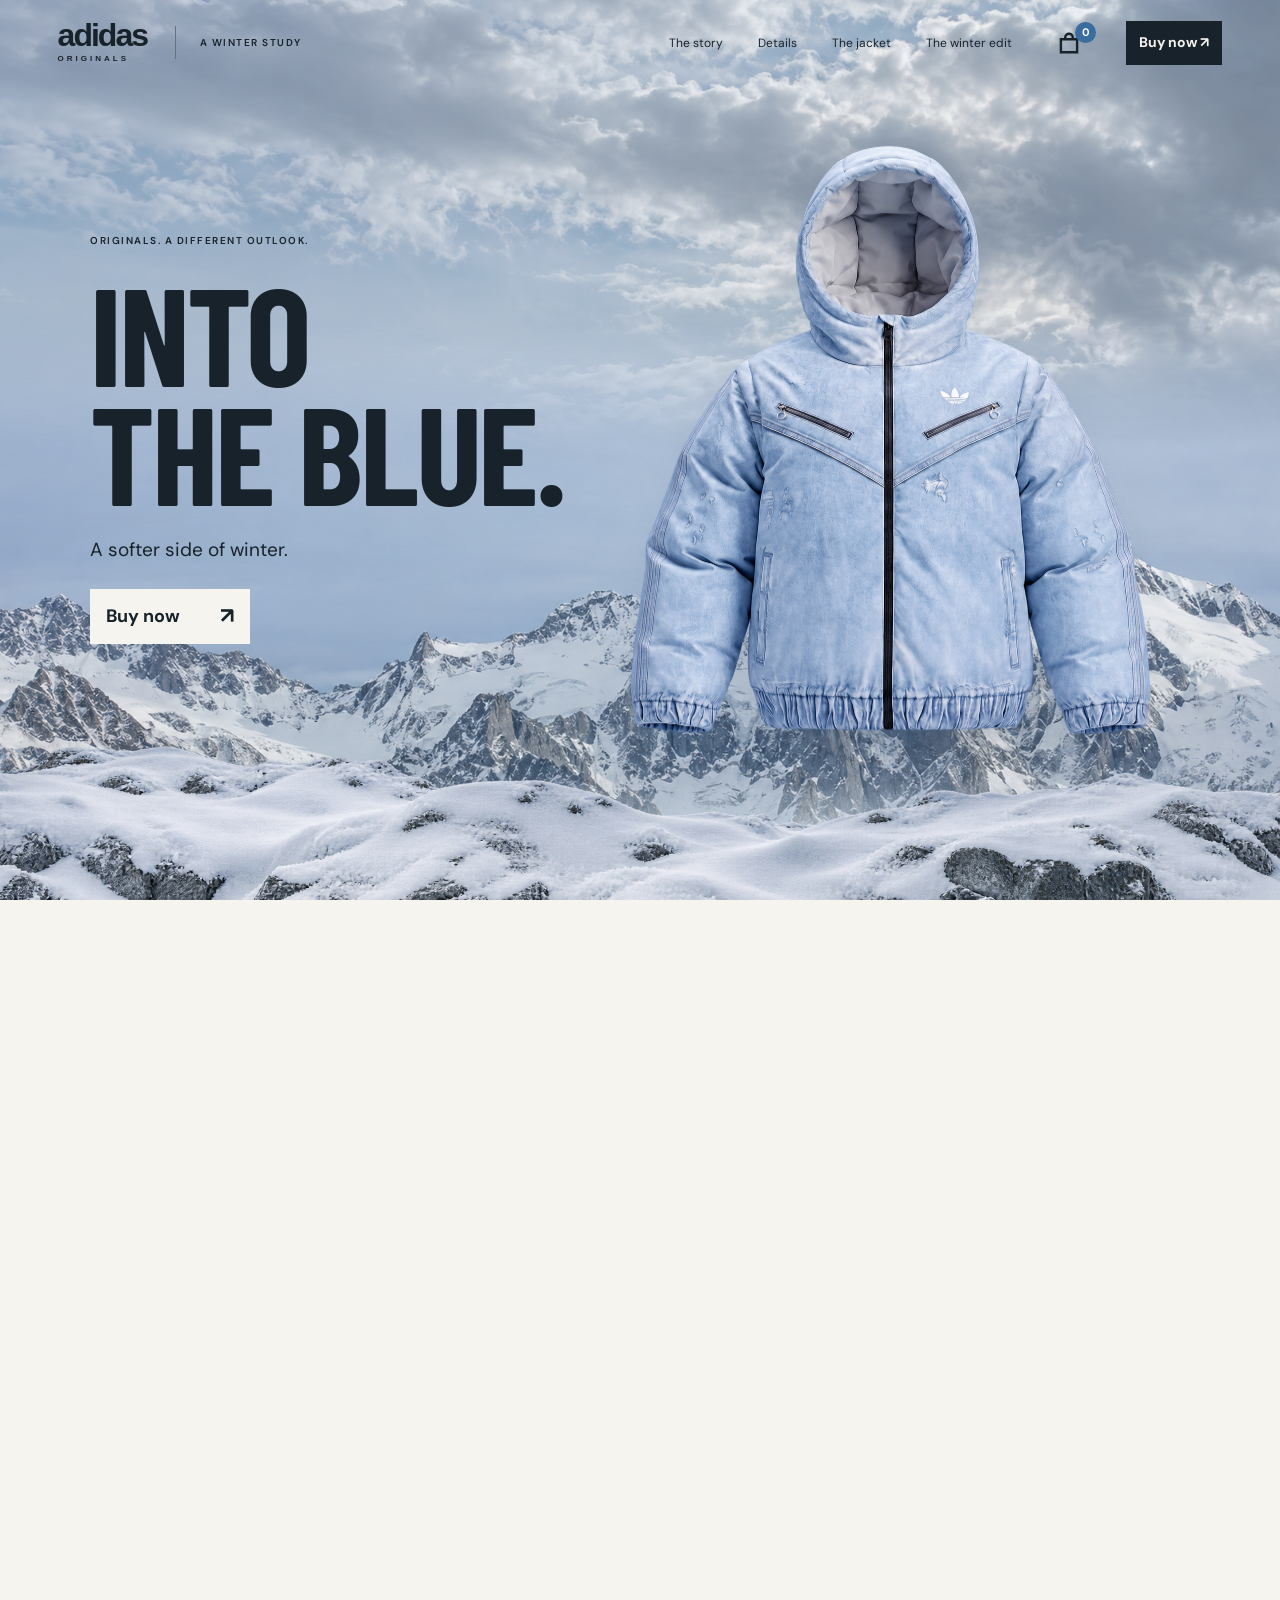
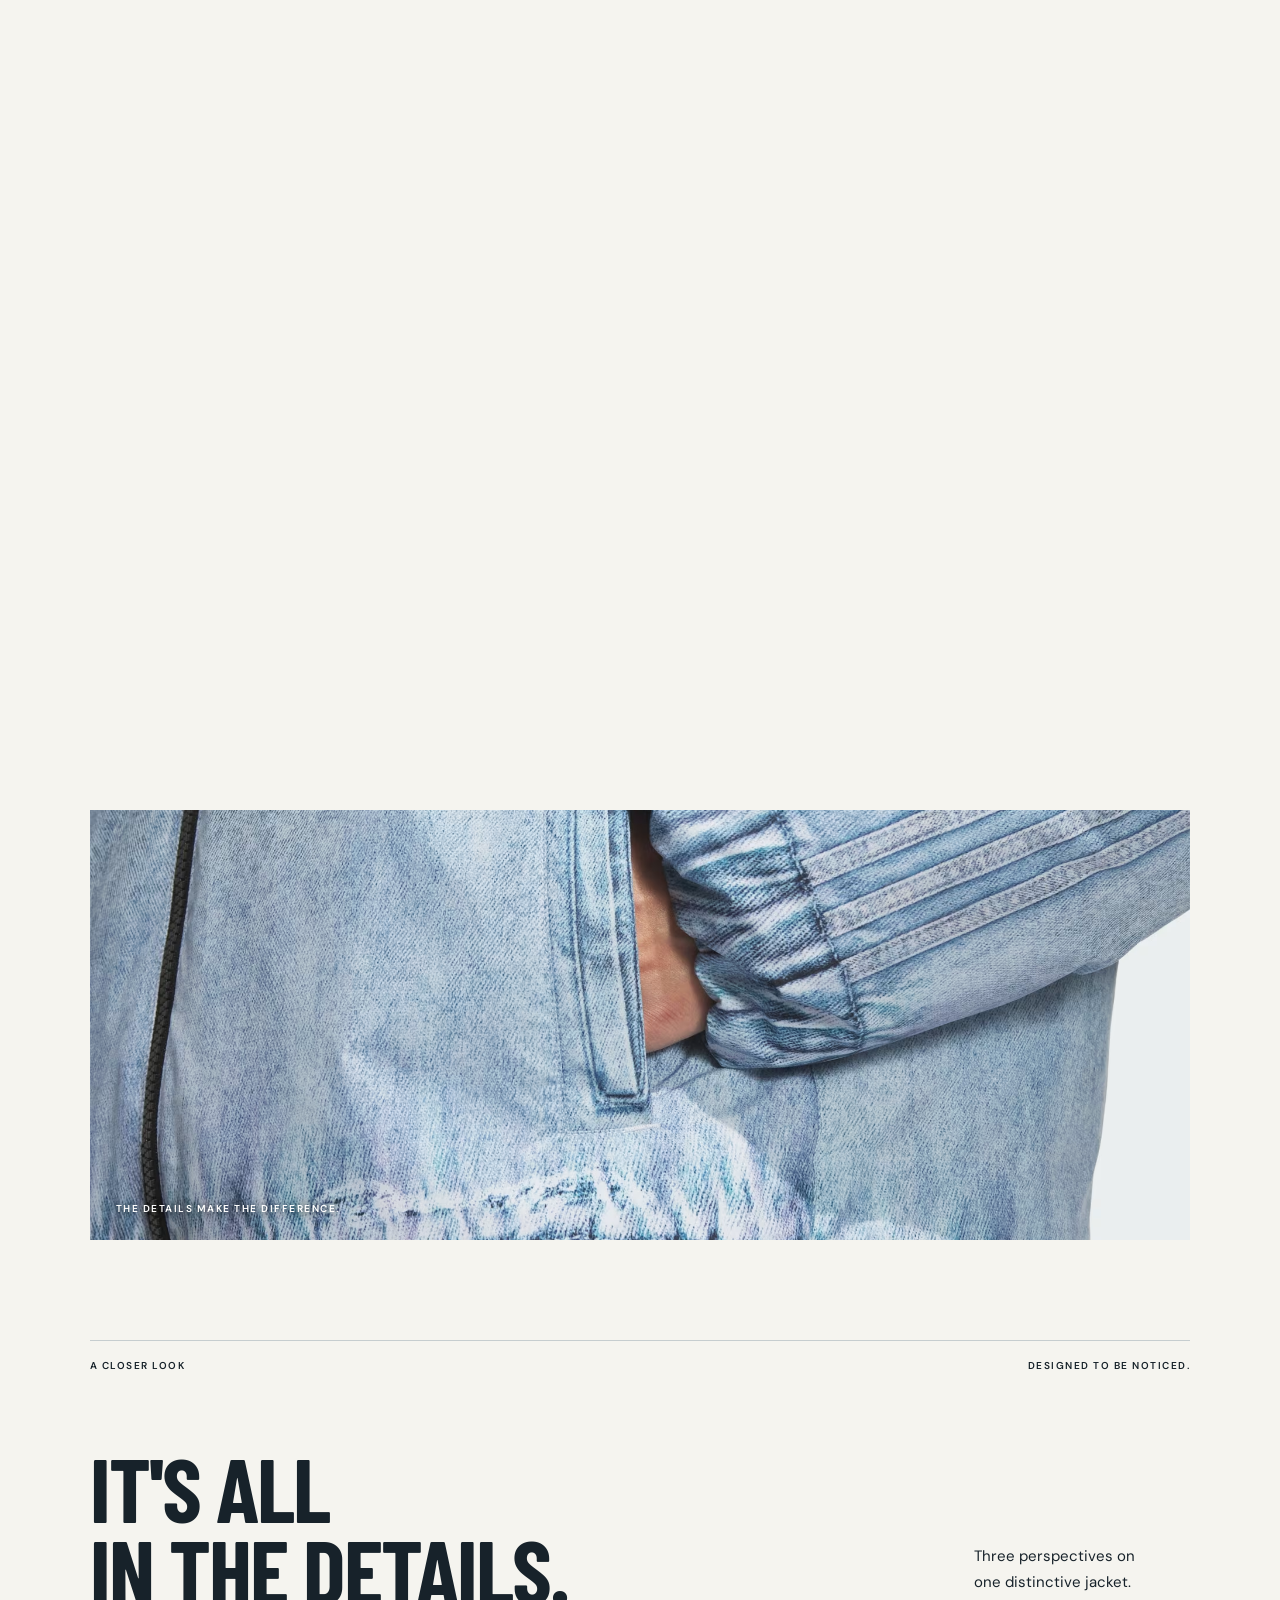
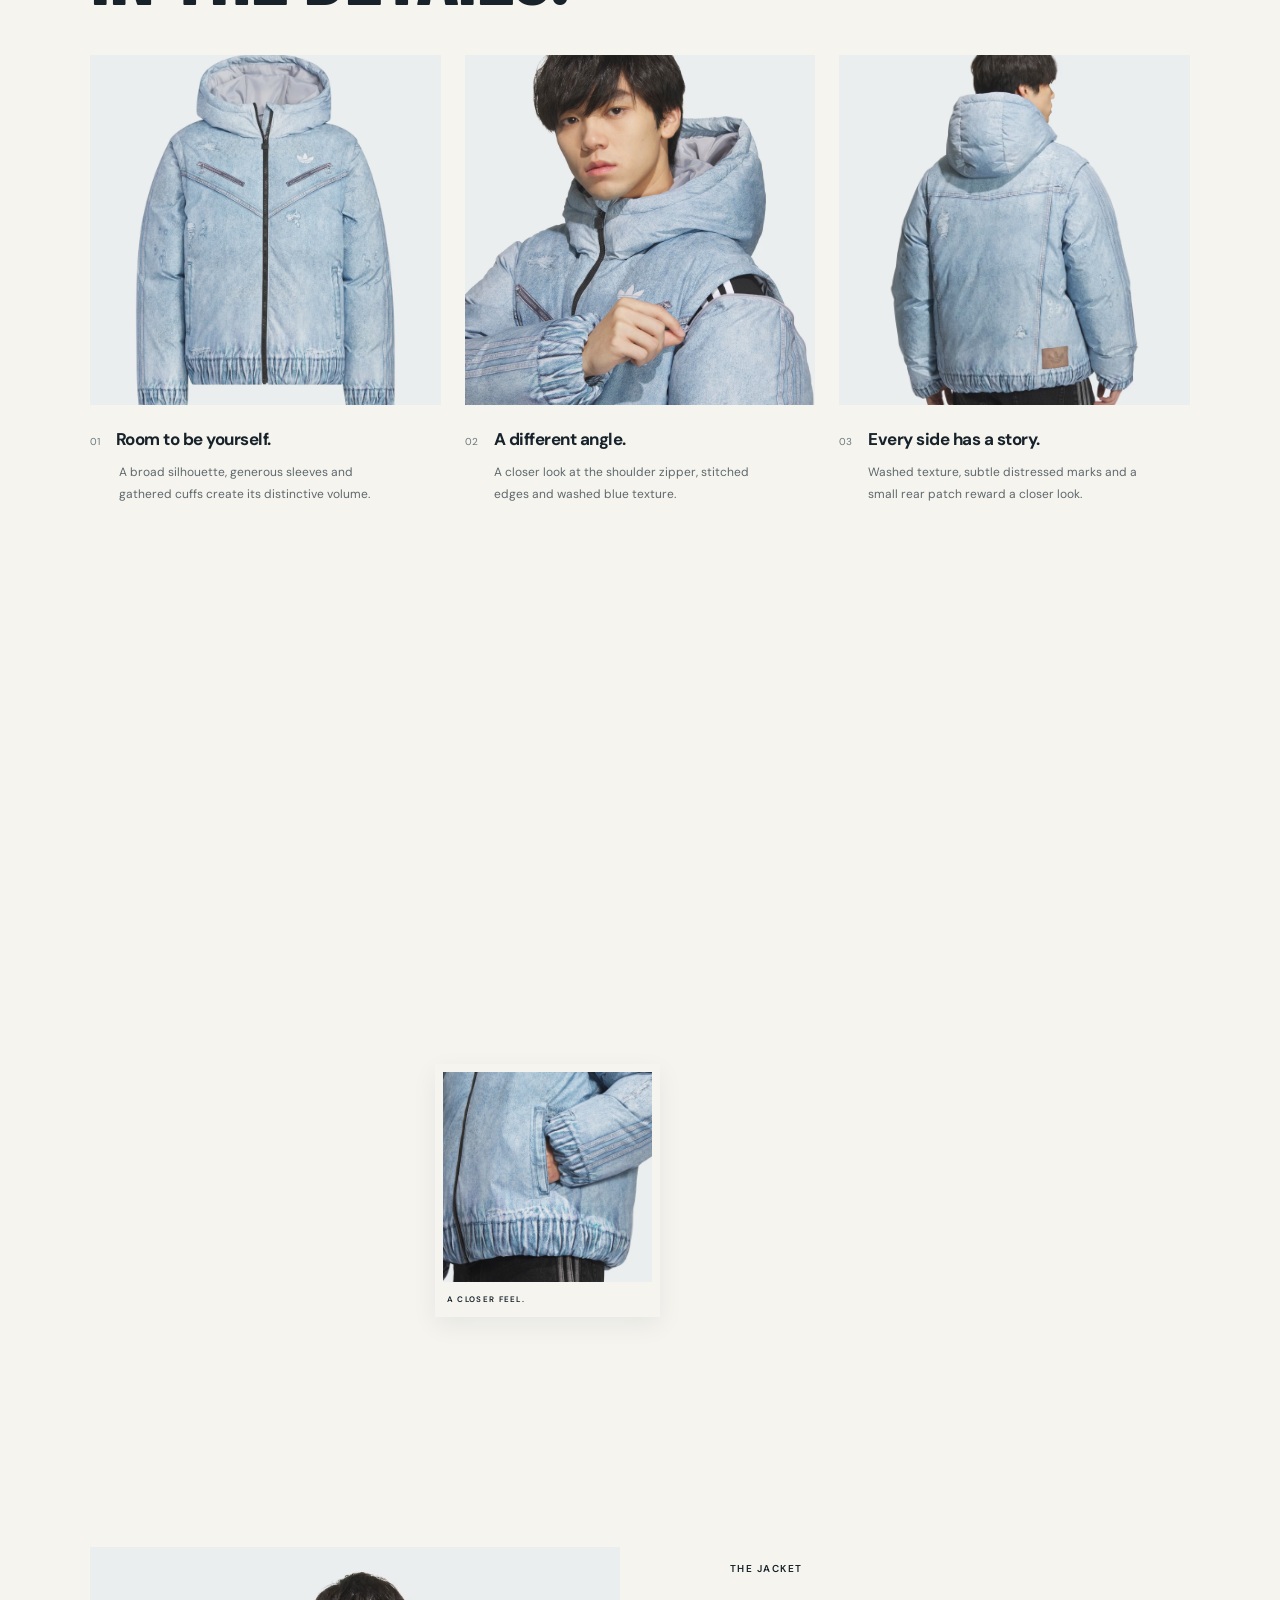
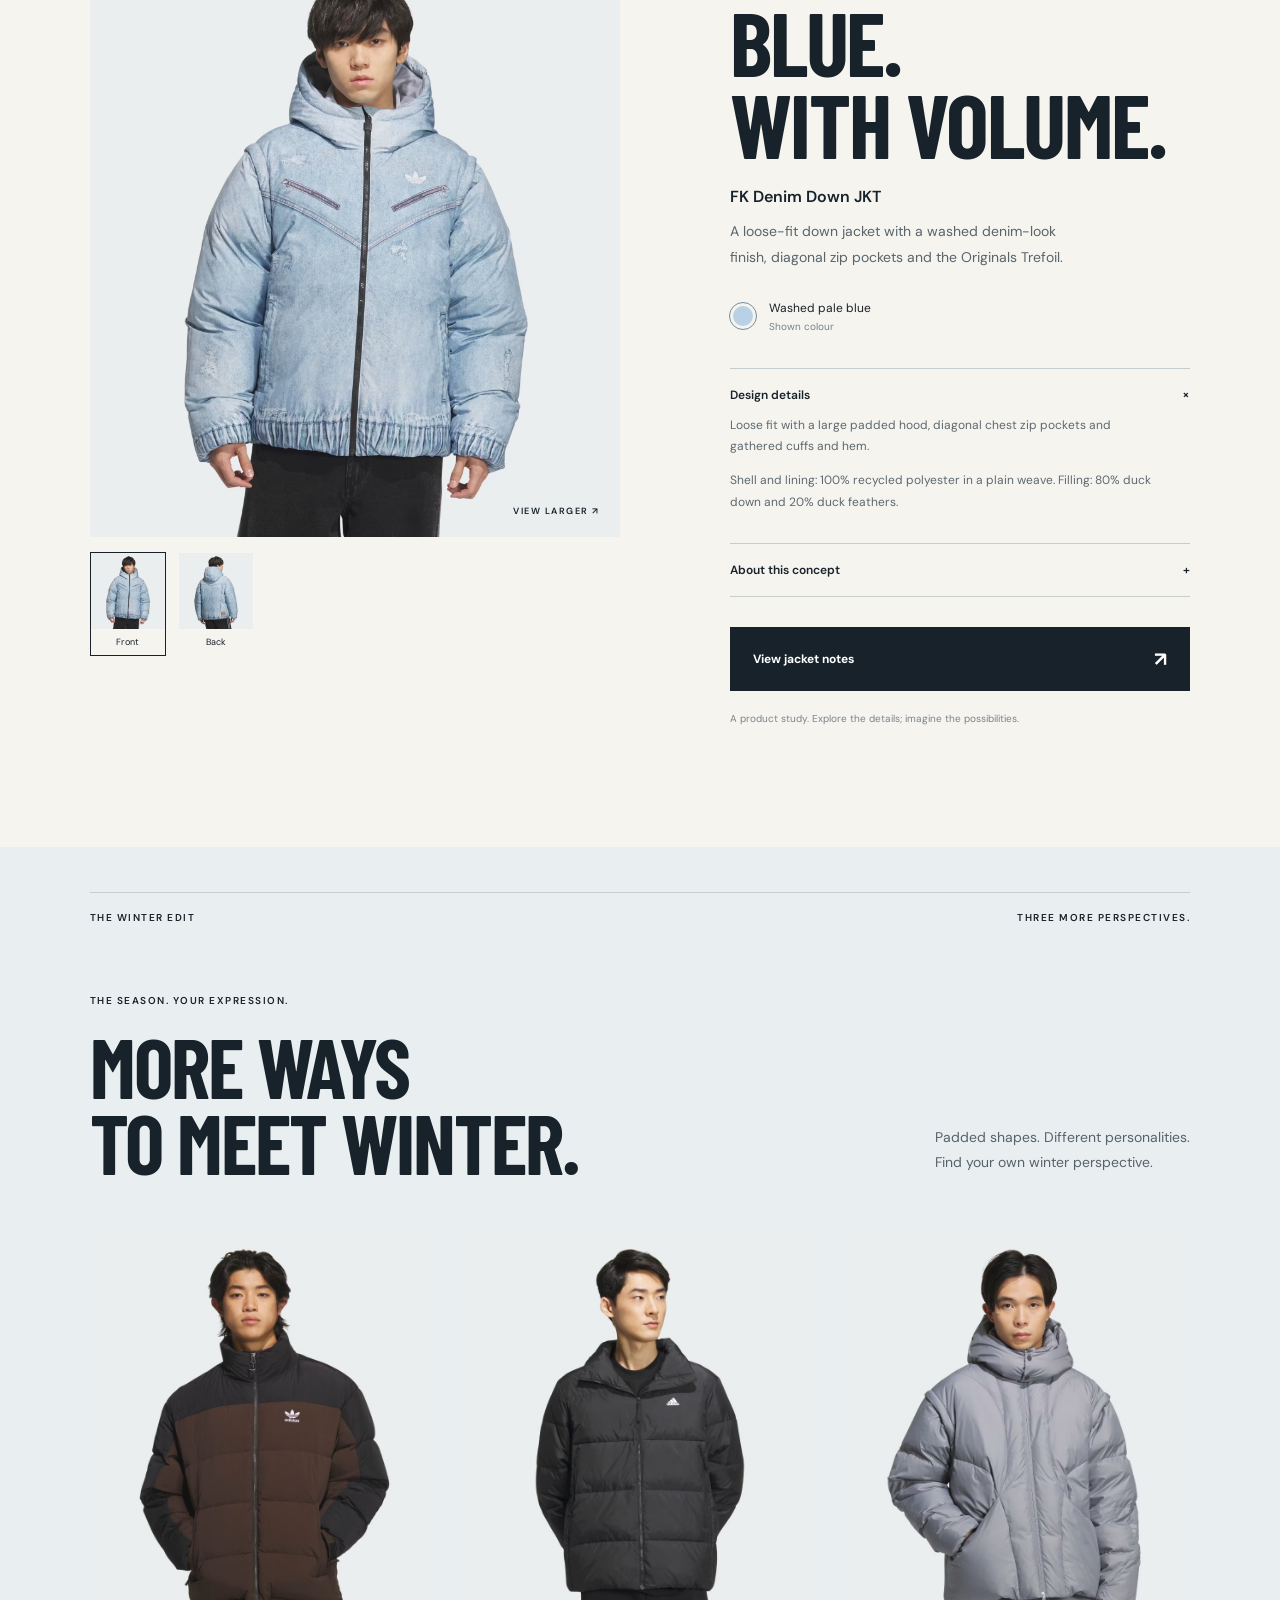
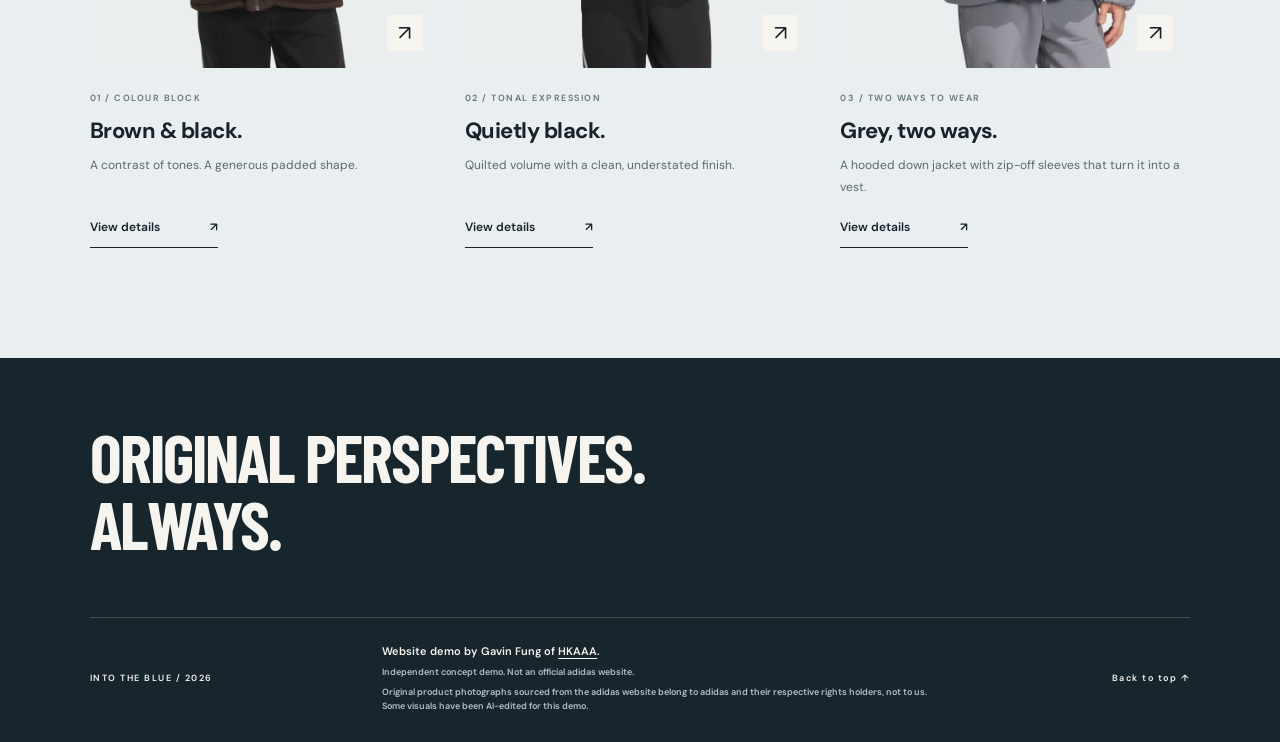
==== commit 09e88d6e: "Episode 4: live prices from Supabase, unavailable products Co-authored-by: Cursor <cursoragent@curso" ====
--- a/index.html
+++ b/index.html
@@ -1,5 +1,5 @@
 <!doctype html>
-<html lang="en"><head><meta charset="utf-8"><meta name="viewport" content="width=device-width,initial-scale=1"><meta name="theme-color" content="#d2dfe8"><title>Into the Blue — A winter study</title><meta name="description" content="An independent winter fashion concept exploring the shape, texture and details of a blue padded jacket."><link rel="stylesheet" href="style.css?v=custom-20261031a"><link rel="icon" type="image/svg+xml" href="assets/favicon.svg"><link rel="canonical" href="https://gavinfung321.github.io/Adidas/"><meta property="og:type" content="website"><meta property="og:title" content="Into the Blue — A winter study"><meta property="og:description" content="A softer side of winter. An independent adidas website demo by Gavin Fung of HKAAA."><meta property="og:url" content="https://gavinfung321.github.io/Adidas/"><meta property="og:site_name" content="Into the Blue"><meta property="og:image" content="https://gavinfung321.github.io/Adidas/assets/social-preview.jpg"><meta property="og:image:width" content="1200"><meta property="og:image:height" content="630"><meta property="og:image:type" content="image/jpeg"><meta property="og:image:alt" content="Into the Blue campaign headline beside a pale blue jacket against a snowy mountain landscape."><meta name="twitter:card" content="summary_large_image"><meta name="twitter:title" content="Into the Blue — A winter study"><meta name="twitter:description" content="A softer side of winter. Independent website demo by Gavin Fung of HKAAA."><meta name="twitter:image" content="https://gavinfung321.github.io/Adidas/assets/social-preview.jpg"><meta name="twitter:image:alt" content="Pale blue jacket and Into the Blue headline over snowy mountains."></head><body>
+<html lang="en"><head><meta charset="utf-8"><meta name="viewport" content="width=device-width,initial-scale=1"><meta name="theme-color" content="#d2dfe8"><title>Into the Blue — A winter study</title><meta name="description" content="An independent winter fashion concept exploring the shape, texture and details of a blue padded jacket."><link rel="stylesheet" href="style.css?v=db-20261031a"><link rel="icon" type="image/svg+xml" href="assets/favicon.svg"><link rel="canonical" href="https://gavinfung321.github.io/Adidas/"><meta property="og:type" content="website"><meta property="og:title" content="Into the Blue — A winter study"><meta property="og:description" content="A softer side of winter. An independent adidas website demo by Gavin Fung of HKAAA."><meta property="og:url" content="https://gavinfung321.github.io/Adidas/"><meta property="og:site_name" content="Into the Blue"><meta property="og:image" content="https://gavinfung321.github.io/Adidas/assets/social-preview.jpg"><meta property="og:image:width" content="1200"><meta property="og:image:height" content="630"><meta property="og:image:type" content="image/jpeg"><meta property="og:image:alt" content="Into the Blue campaign headline beside a pale blue jacket against a snowy mountain landscape."><meta name="twitter:card" content="summary_large_image"><meta name="twitter:title" content="Into the Blue — A winter study"><meta name="twitter:description" content="A softer side of winter. Independent website demo by Gavin Fung of HKAAA."><meta name="twitter:image" content="https://gavinfung321.github.io/Adidas/assets/social-preview.jpg"><meta name="twitter:image:alt" content="Pale blue jacket and Into the Blue headline over snowy mountains."></head><body>
 <a class="skip" href="#details">Skip to jacket details</a>
 <header><a href="#" class="brand" aria-label="Into the Blue home"><span class="brand-name">adidas<span>ORIGINALS</span></span><span class="edition">A WINTER STUDY</span></a><button class="nav-bag mobile-bag" type="button" data-bag-open aria-label="Bag, 0 items"><svg class="bag-icon" viewBox="0 0 24 24" aria-hidden="true" focusable="false"><path d="M4.5 8.5h15v12h-15z"/><path d="M8.5 8.5V7a3.5 3.5 0 0 1 7 0v1.5"/></svg><span class="bag-count" data-bag-count aria-hidden="true">0</span></button><button class="mobile-menu-toggle" aria-expanded="false" aria-controls="mobile-menu">Menu</button><nav aria-label="Main navigation"><a href="#story">The story</a><a href="#details">Details</a><a href="#product">The jacket</a><a href="#winter-edit">The winter edit</a><button class="nav-bag" type="button" data-bag-open aria-label="Bag, 0 items"><svg class="bag-icon" viewBox="0 0 24 24" aria-hidden="true" focusable="false"><path d="M4.5 8.5h15v12h-15z"/><path d="M8.5 8.5V7a3.5 3.5 0 0 1 7 0v1.5"/></svg><span class="bag-count" data-bag-count aria-hidden="true">0</span></button><button class="nav-buy" data-buy>Buy now ↗︎</button></nav><nav id="mobile-menu" class="mobile-menu" aria-label="Mobile navigation" hidden><a href="#story">The story</a><a href="#details">Details</a><a href="#product">The jacket</a><a href="#winter-edit">The winter edit</a><button class="nav-buy" data-buy>Buy now ↗︎</button></nav></header>
 <main>
@@ -11,7 +11,7 @@
 <section class="winter-edit" id="winter-edit" aria-labelledby="winter-title"><div class="section-top"><span>THE WINTER EDIT</span><span>THREE MORE PERSPECTIVES.</span></div><div class="winter-heading"><div><p class="eyebrow">THE SEASON. YOUR EXPRESSION.</p><h2 id="winter-title">More ways<br>to meet winter.</h2></div><p>Padded shapes. Different personalities.<br>Find your own winter perspective.</p></div><div class="winter-grid"><article class="winter-card"><button class="winter-photo" data-winter="winter-brown" aria-label="View brown and black padded jacket"><img src="assets/winter-brown-worn-front.png" alt="Model wearing the brown and black padded jacket with a high collar, front view" loading="lazy"><img class="winter-photo-alt" src="assets/winter-brown-worn-back.png" alt="" loading="lazy"><span class="photo-arrow" aria-hidden="true">↗︎</span></button><div class="winter-caption"><span>01 / COLOUR BLOCK</span><h3>Brown &amp; black.</h3><p>A contrast of tones. A generous padded shape.</p><button class="winter-link" data-winter="winter-brown">View details <span aria-hidden="true">↗︎</span></button></div></article><article class="winter-card"><button class="winter-photo" data-winter="winter-black" aria-label="View black down jacket"><img src="assets/winter-black-worn-front.png" alt="Model wearing the black down jacket with a high stand collar and white chest logo, front view" loading="lazy"><img class="winter-photo-alt" src="assets/winter-black-worn-back.png" alt="" loading="lazy"><span class="photo-arrow" aria-hidden="true">↗︎</span></button><div class="winter-caption"><span>02 / TONAL EXPRESSION</span><h3>Quietly black.</h3><p>Quilted volume with a clean, understated finish.</p><button class="winter-link" data-winter="winter-black">View details <span aria-hidden="true">↗︎</span></button></div></article><article class="winter-card"><button class="winter-photo" data-winter="winter-grey" aria-label="View grey hooded down jacket with zip-off sleeves"><img src="assets/winter-grey-worn-front.jpg" alt="Model wearing the grey hooded down jacket with curved panel seams, front view" loading="lazy"><img class="winter-photo-alt" src="assets/winter-grey-worn-back.png" alt="" loading="lazy"><span class="photo-arrow" aria-hidden="true">↗︎</span></button><div class="winter-caption"><span>03 / TWO WAYS TO WEAR</span><h3>Grey, two ways.</h3><p>A hooded down jacket with zip-off sleeves that turn it into a vest.</p><button class="winter-link" data-winter="winter-grey">View details <span aria-hidden="true">↗︎</span></button></div></article></div></section></main><footer><div class="footer-title">Original perspectives.<br>Always.</div><div class="footer-bottom"><span>INTO THE BLUE / 2026</span><div class="footer-credits"><p>Website demo by Gavin Fung of <a href="https://hkaiautomation.com/" target="_blank" rel="noopener noreferrer">HKAAA</a>.</p><p>Independent concept demo. Not an official adidas website.</p><p>Original product photographs sourced from the adidas website belong to adidas and their respective rights holders, not to us. Some visuals have been AI-edited for this demo.</p></div><a href="#">Back to top ↑︎</a></div></footer>
 <dialog id="photo-dialog"><button class="dialog-close" aria-label="Close photograph">✕</button><img alt="Enlarged jacket photograph"></dialog><dialog id="notes-dialog"><button class="dialog-close" aria-label="Close jacket notes">✕</button><p class="eyebrow">THE PRODUCT STUDY</p><h2>Jacket notes.</h2><p>FK Denim Down JKT. A loose-fit down jacket with a washed denim-look finish, diagonal chest zippers and a large hood. Shell and lining: 100% recycled polyester. Filling: 80% duck down and 20% duck feathers.</p><p>This concept uses reference and AI-edited product imagery. Product details are based on the supplied adidas listing. Price and availability are not confirmed.</p><a class="text-link" href="#details" id="notes-link">Return to the details ↗︎</a></dialog>
 <dialog id="winter-dialog" aria-labelledby="winter-dialog-title"><button class="dialog-close" aria-label="Close jacket details">✕</button><div class="winter-dialog-grid"><div class="winter-gallery"><div class="gallery-stage"><img id="winter-dialog-photo" alt=""><button type="button" class="gallery-arrow prev" data-gallery-step="-1" aria-label="Previous photo"><svg viewBox="0 0 24 24" aria-hidden="true" focusable="false"><path d="M15 5l-7 7 7 7"/></svg></button><button type="button" class="gallery-arrow next" data-gallery-step="1" aria-label="Next photo"><svg viewBox="0 0 24 24" aria-hidden="true" focusable="false"><path d="M9 5l7 7-7 7"/></svg></button></div><div class="purchase-thumbnails winter-thumbnails" id="winter-thumbnails" aria-label="Jacket photographs"></div></div><div><h2 id="winter-dialog-title"></h2><p id="winter-dialog-description"></p><form id="winter-form" class="bag-form" novalidate><p class="purchase-price"><span data-product-price></span> <small>Demo price · not official</small></p><fieldset aria-describedby="winter-size-error"><legend>Select your size <small>Demo sizes</small></legend><div class="size-options" data-size-options></div></fieldset><p class="size-error" id="winter-size-error" role="alert"></p><button class="button dark" type="submit">Add to bag <span>↗︎</span></button></form></div></div></dialog><dialog id="purchase-dialog" aria-labelledby="purchase-title"><button class="dialog-close" aria-label="Close jacket selector">✕</button><div class="purchase-grid"><div class="purchase-gallery"><div class="gallery-stage"><img id="purchase-photo" src="assets/front.png" alt="Front of the blue padded jacket"><button type="button" class="gallery-arrow prev" data-gallery-step="-1" aria-label="Previous photo"><svg viewBox="0 0 24 24" aria-hidden="true" focusable="false"><path d="M15 5l-7 7 7 7"/></svg></button><button type="button" class="gallery-arrow next" data-gallery-step="1" aria-label="Next photo"><svg viewBox="0 0 24 24" aria-hidden="true" focusable="false"><path d="M9 5l7 7-7 7"/></svg></button></div><div class="purchase-thumbnails" aria-label="Jacket photographs"><button type="button" data-purchase-photo="front" aria-pressed="true" aria-label="Show front view"><img src="assets/front.png" alt=""><span>Front</span></button><button type="button" data-purchase-photo="back" aria-pressed="false" aria-label="Show back view"><img src="assets/back.png" alt=""><span>Back</span></button><button type="button" data-purchase-photo="model-hood" aria-pressed="false" aria-label="Show worn view"><img src="assets/model-hood.png" alt=""><span>Worn</span></button></div></div><div><p class="eyebrow">THE JACKET / DEMO BAG</p><h2 id="purchase-title">Make it yours.</h2><p>FK Denim Down JKT<br><small>Loose fit · Washed pale blue</small></p><form id="purchase-form" class="bag-form" data-product-id="blue-jacket" novalidate><p class="purchase-price"><span data-product-price></span> <small>Demo price · not official</small></p><fieldset aria-describedby="purchase-size-error"><legend>Select your size <small>Demo sizes</small></legend><div class="size-options" data-size-options></div></fieldset><p class="size-error" id="purchase-size-error" role="alert"></p><button class="button dark" type="submit">Add to bag <span>↗︎</span></button></form></div></div></dialog>
-<dialog id="bag-dialog" class="bag-drawer" aria-labelledby="bag-title"><div class="bag-head"><h2 id="bag-title">Your bag <span class="bag-head-count" id="bag-head-count">0 items</span></h2><button class="dialog-close" aria-label="Close bag">✕</button></div><p class="bag-storage-notice" id="bag-storage-notice" hidden>Your bag can’t be saved in this browser right now. It will stay available until you leave this page.</p><div class="bag-view" id="bag-items-view"><div class="bag-body"><p class="bag-demo-note">Demo pricing and sizes — not official availability.</p><ul class="bag-lines" id="bag-lines" aria-label="Items in your bag"></ul><div class="bag-empty" id="bag-empty" hidden><p>Your bag is empty.</p><button class="button dark" type="button" data-bag-continue>Continue shopping <span>↗︎</span></button></div></div><div class="bag-summary" id="bag-summary"><div class="bag-subtotal"><span>Subtotal <small>Demo pricing</small></span><strong id="bag-subtotal"></strong></div><p class="bag-shipping">Secure test checkout by Stripe. No real payment is taken and no shipping is charged.</p><button class="button dark" type="button" id="bag-checkout">Checkout <span>↗︎</span></button><button class="bag-continue" type="button" data-bag-continue>Continue shopping</button></div></div><p class="visually-hidden" id="bag-live" aria-live="polite"></p></dialog><script src="products.js?v=custom-20261031a"></script><script src="cart.js?v=custom-20261031a"></script><script src="app.js?v=custom-20261031a"></script><script src="shop.js?v=custom-20261031a"></script></body></html>
+<dialog id="bag-dialog" class="bag-drawer" aria-labelledby="bag-title"><div class="bag-head"><h2 id="bag-title">Your bag <span class="bag-head-count" id="bag-head-count">0 items</span></h2><button class="dialog-close" aria-label="Close bag">✕</button></div><p class="bag-storage-notice" id="bag-storage-notice" hidden>Your bag can’t be saved in this browser right now. It will stay available until you leave this page.</p><div class="bag-view" id="bag-items-view"><div class="bag-body"><p class="bag-demo-note">Demo pricing and sizes — not official availability.</p><ul class="bag-lines" id="bag-lines" aria-label="Items in your bag"></ul><div class="bag-empty" id="bag-empty" hidden><p>Your bag is empty.</p><button class="button dark" type="button" data-bag-continue>Continue shopping <span>↗︎</span></button></div></div><div class="bag-summary" id="bag-summary"><div class="bag-subtotal"><span>Subtotal <small>Demo pricing</small></span><strong id="bag-subtotal"></strong></div><p class="bag-shipping">Secure test checkout by Stripe. No real payment is taken and no shipping is charged.</p><button class="button dark" type="button" id="bag-checkout">Checkout <span>↗︎</span></button><button class="bag-continue" type="button" data-bag-continue>Continue shopping</button></div></div><p class="visually-hidden" id="bag-live" aria-live="polite"></p></dialog><script src="products.js?v=db-20261031a"></script><script src="catalogue-remote.js?v=db-20261031a"></script><script src="cart.js?v=db-20261031a"></script><script src="app.js?v=db-20261031a"></script><script src="shop.js?v=db-20261031a"></script></body></html>
 
 
 
--- a/style.css
+++ b/style.css
@@ -96,8 +96,8 @@
 .footer-credits{max-width:560px}.footer-credits p{line-height:1.6}
 /* Give the primary desktop hero action more presence without excess padding. */
 @media(min-width:601px){
- .hero-copy .button{min-width:160px;min-height:54px;padding:12px 16px;gap:26px;font-size:18px;font-weight:700}
- .hero-copy .button span{font-size:22px}
+ .hero-copy .button,.hero-reveal .button{min-width:160px;min-height:54px;padding:12px 16px;gap:26px;font-size:18px;font-weight:700}
+ .hero-copy .button span,.hero-reveal .button span{font-size:22px}
 }
 .product-name{font-size:16px;font-weight:600;margin:22px 0 0}.product-name+.product-description{margin-top:12px}
 /* An editorial styling moment, distinct from the product gallery below. */
@@ -249,3 +249,11 @@
 .winter-caption .winter-link{margin-top:auto}
 .detail-grid article{display:grid;grid-row:span 3;grid-template-rows:subgrid;row-gap:0}
 .detail-label{align-self:start;align-items:baseline}
+/* Products switched off in the database (Episode 4) */
+.winter-card[hidden],.winter-edit[hidden]{display:none}
+@media (min-width:861px){.winter-grid:has(>.winter-card[hidden]){grid-template-columns:repeat(auto-fit,calc((100% - 50px)/3));justify-content:center}}
+.size-options input:disabled+span{cursor:not-allowed;color:#8f9aa1;border-color:#c6cdcf;text-decoration:line-through}
+.size-options label:has(input:disabled){cursor:not-allowed}
+.bag-form button[type=submit]:disabled{cursor:not-allowed;opacity:.5;box-shadow:none;transform:none}
+.bag-line.is-unavailable .bag-line-photo{opacity:.45}
+.bag-unavailable{margin:8px 0 0;font-size:12px;line-height:1.5;color:#a3261b}
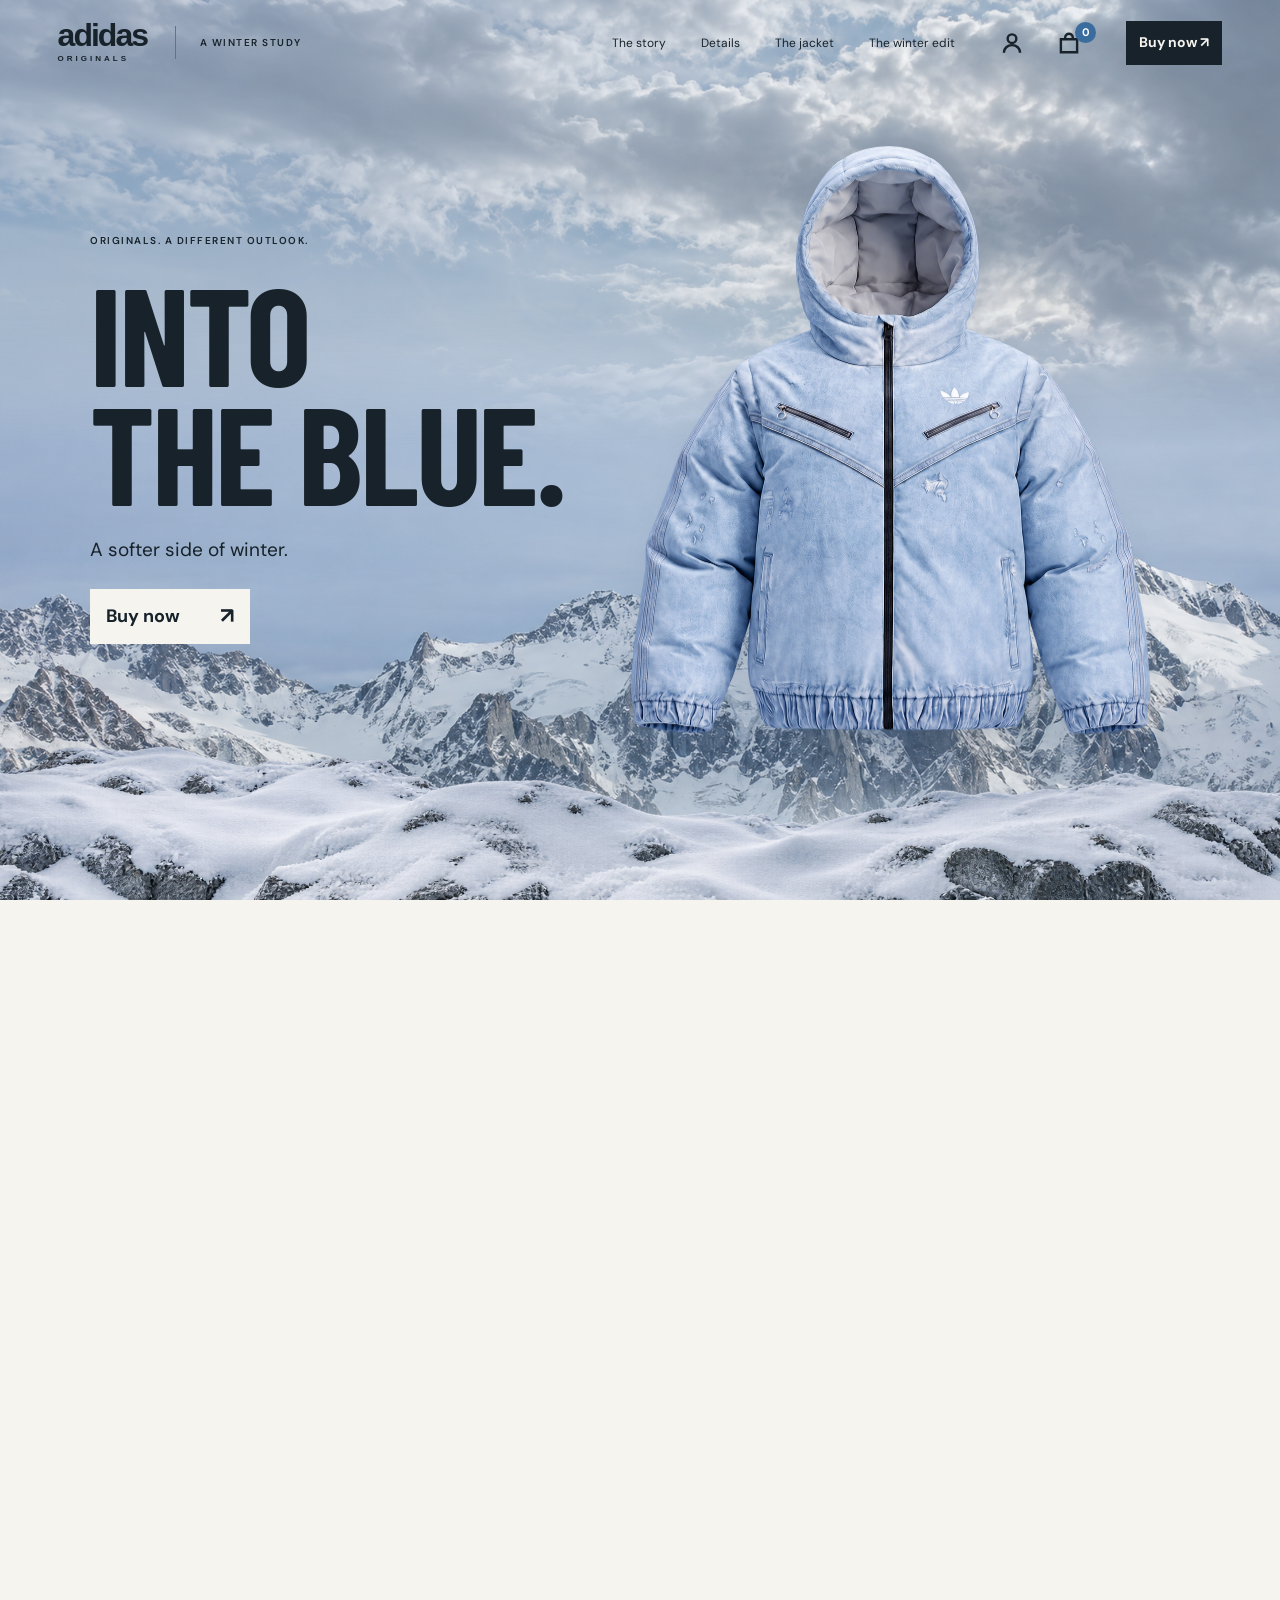
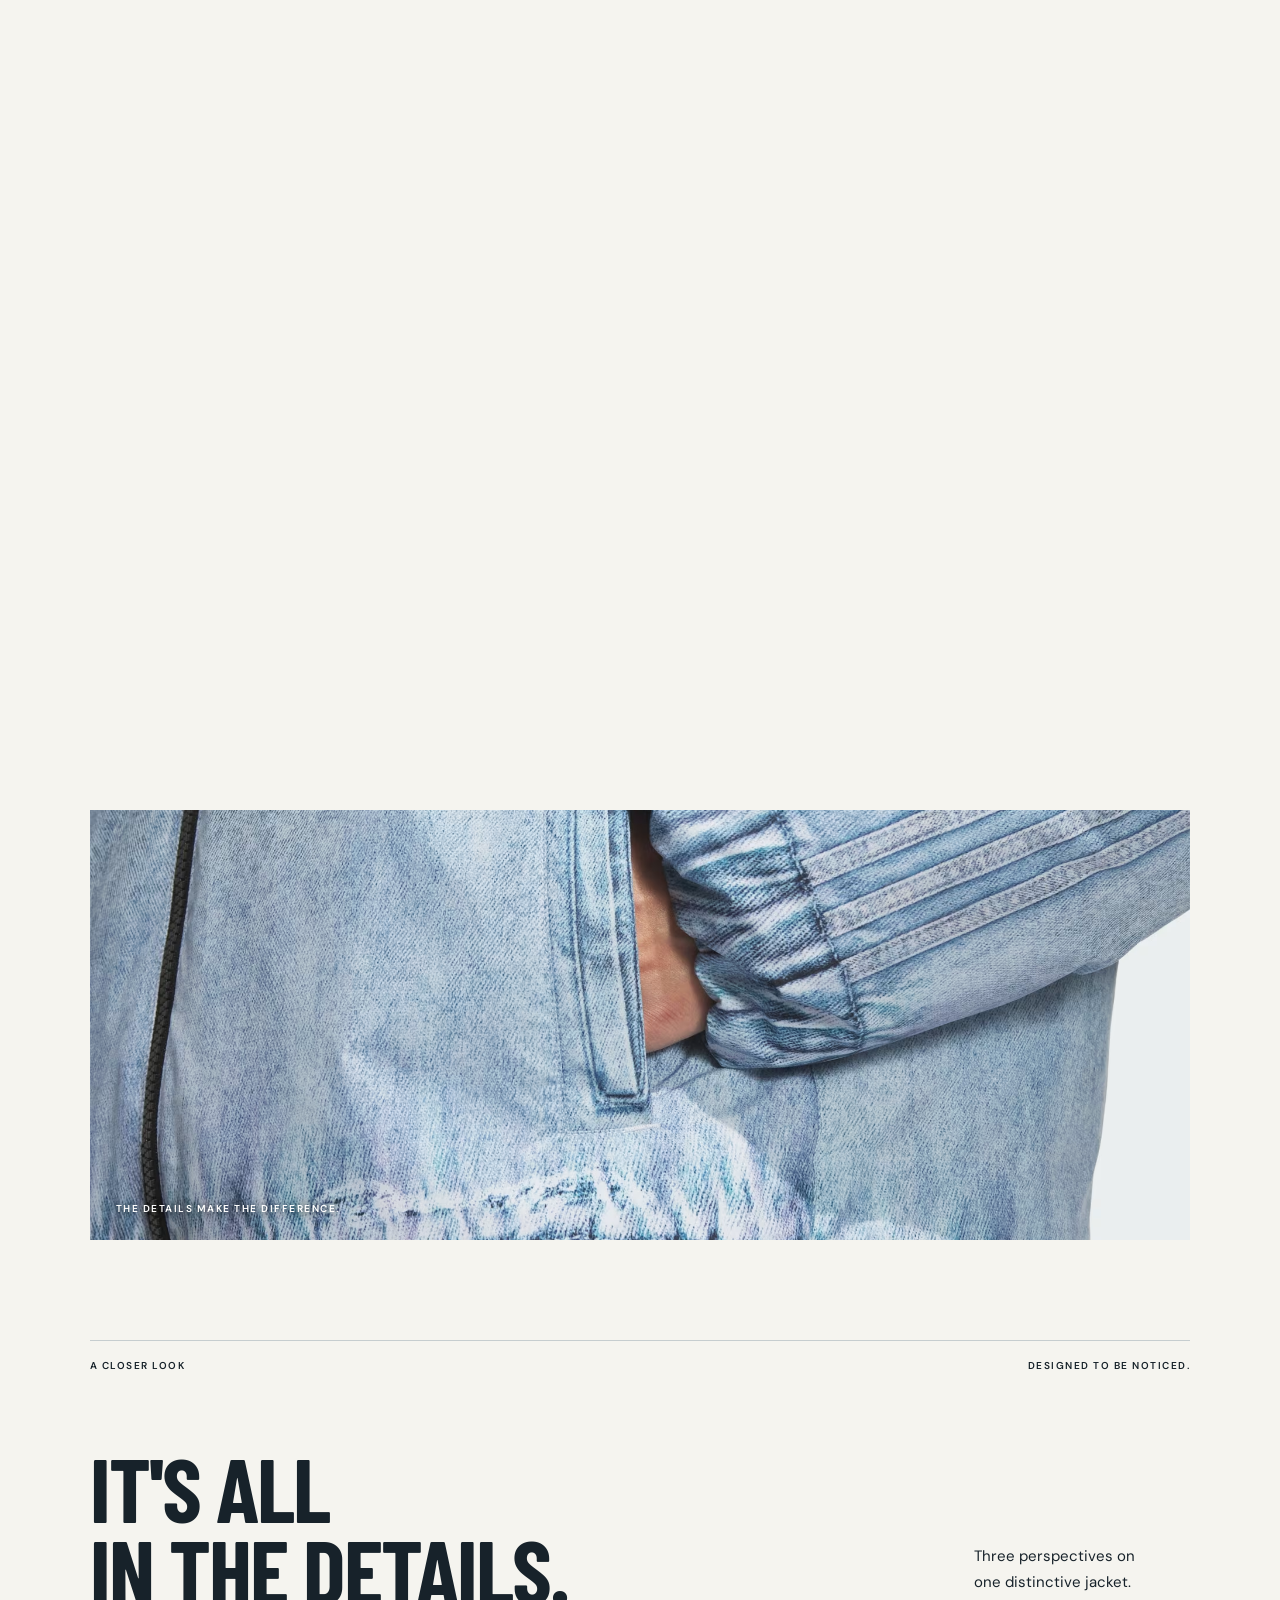
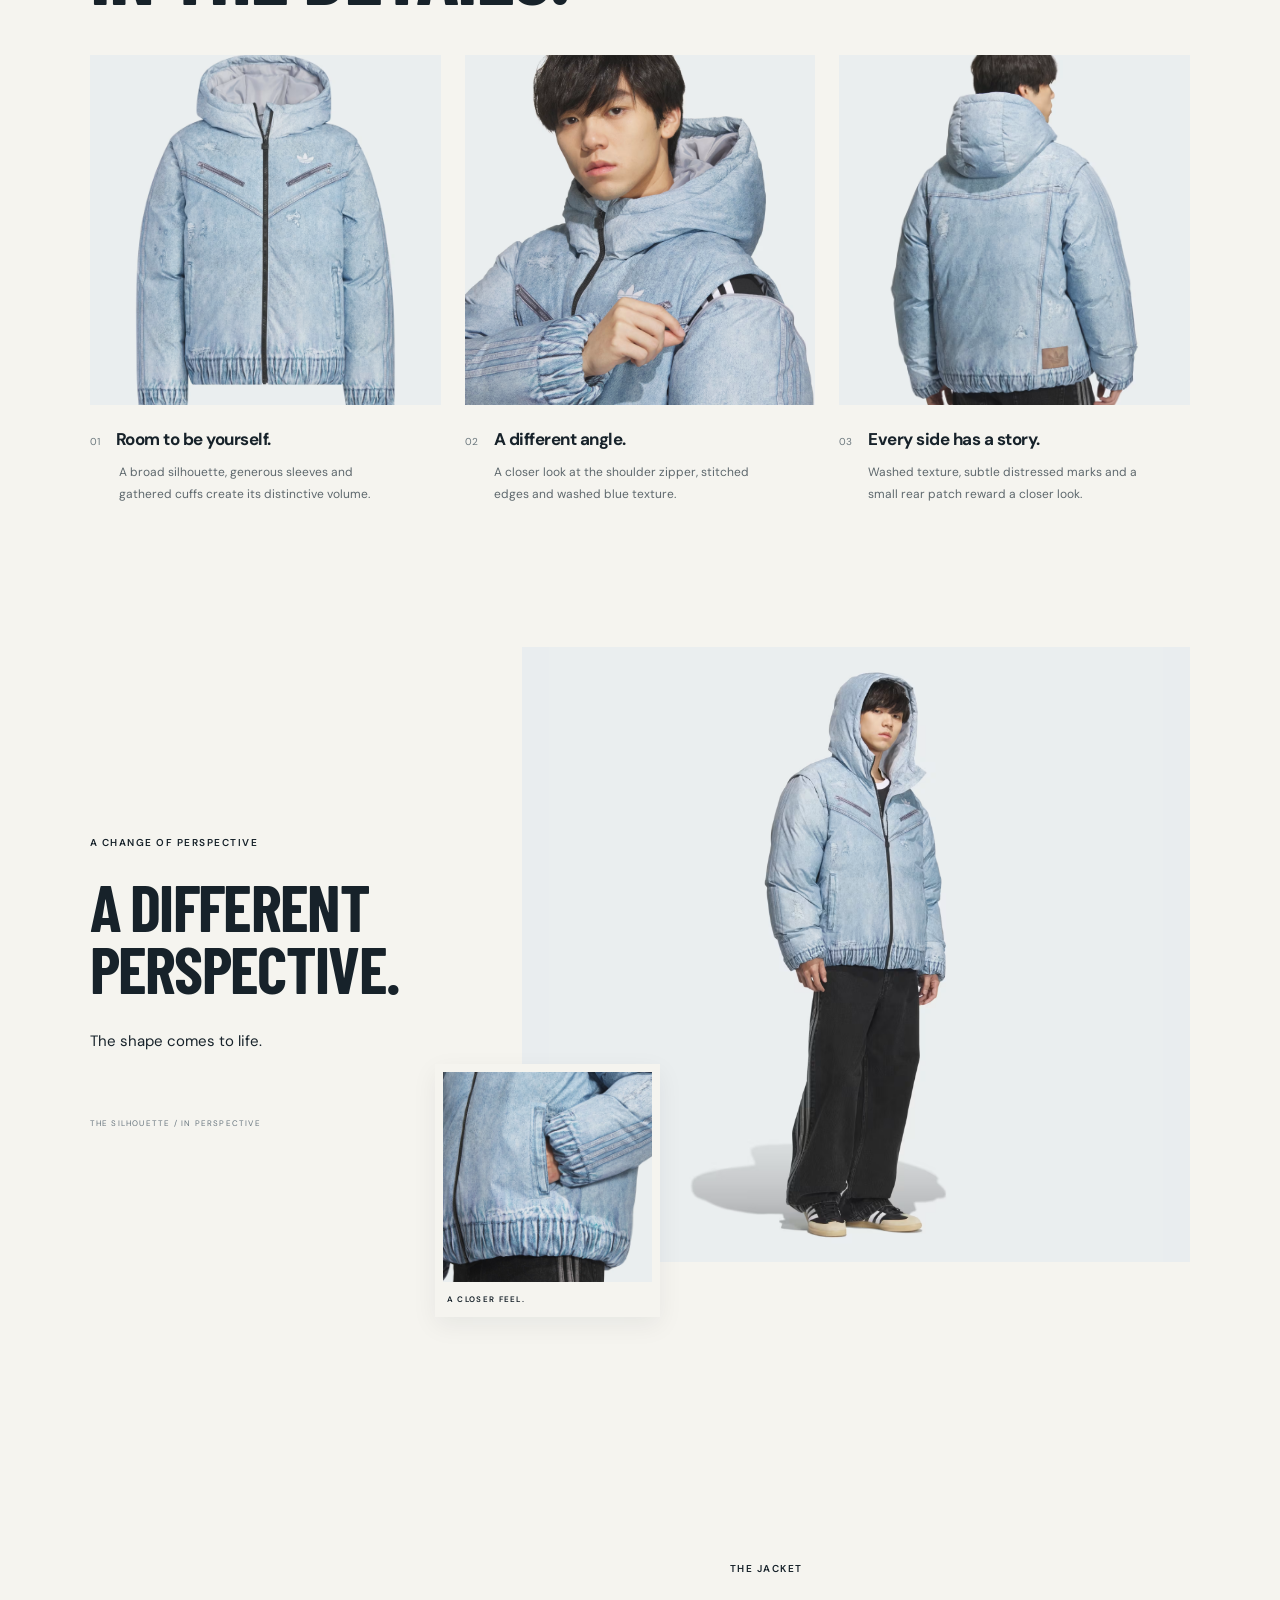
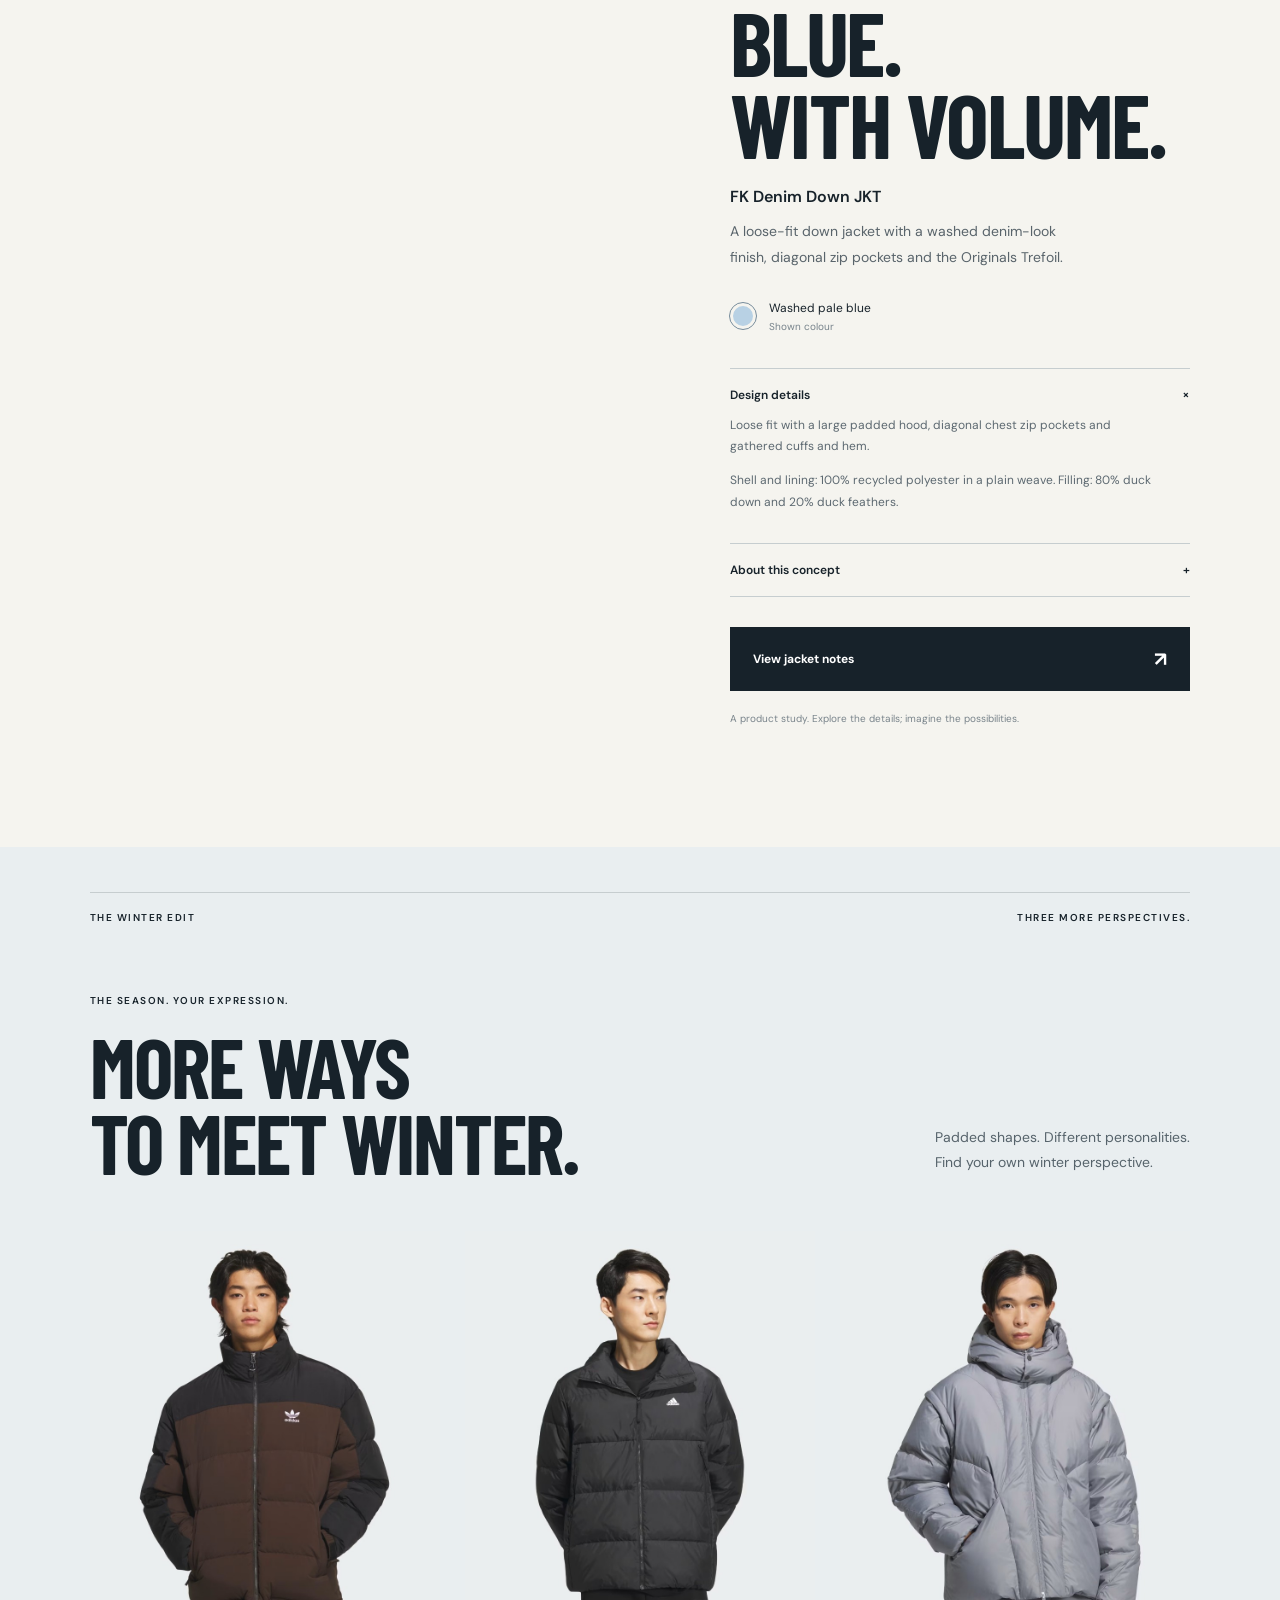
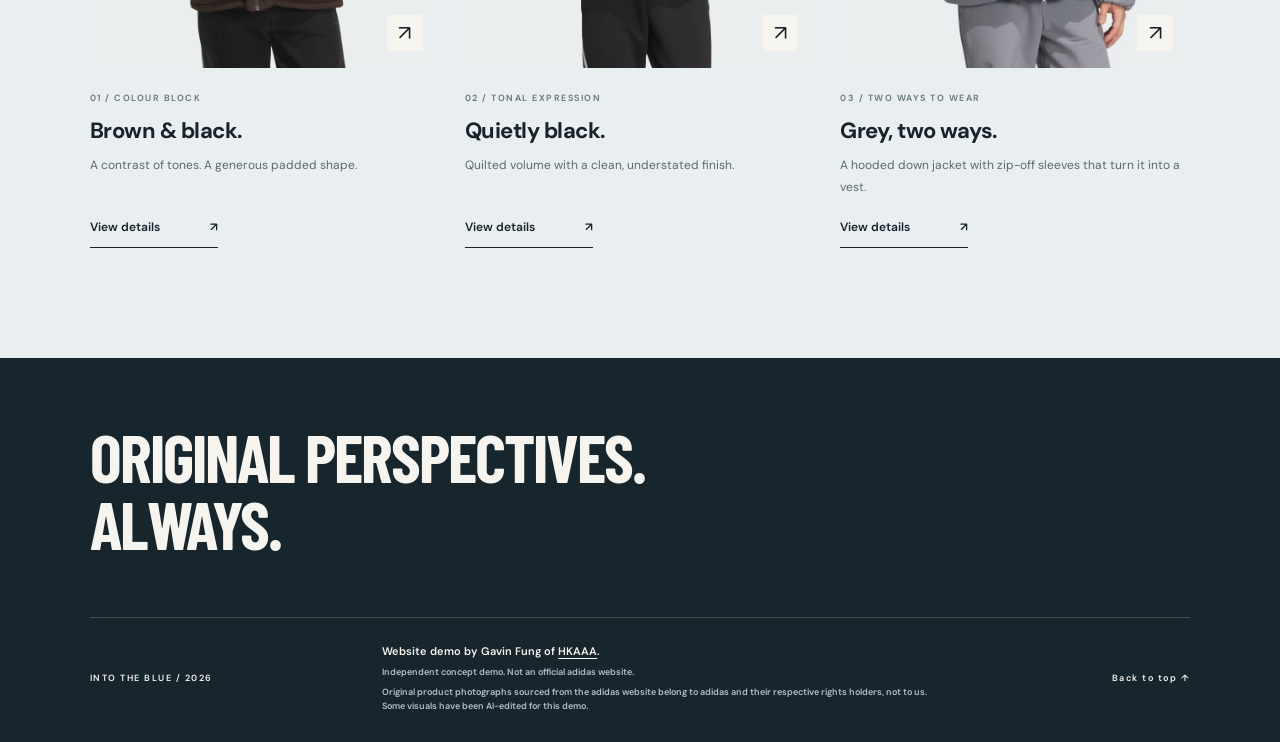
==== commit b0c77899: "Episode 5: customer accounts with email confirmation and password reset. Co-authored-by: Cursor <cur" ====
--- a/index.html
+++ b/index.html
@@ -1,7 +1,7 @@
 <!doctype html>
-<html lang="en"><head><meta charset="utf-8"><meta name="viewport" content="width=device-width,initial-scale=1"><meta name="theme-color" content="#d2dfe8"><title>Into the Blue — A winter study</title><meta name="description" content="An independent winter fashion concept exploring the shape, texture and details of a blue padded jacket."><link rel="stylesheet" href="style.css?v=db-20261031a"><link rel="icon" type="image/svg+xml" href="assets/favicon.svg"><link rel="canonical" href="https://gavinfung321.github.io/Adidas/"><meta property="og:type" content="website"><meta property="og:title" content="Into the Blue — A winter study"><meta property="og:description" content="A softer side of winter. An independent adidas website demo by Gavin Fung of HKAAA."><meta property="og:url" content="https://gavinfung321.github.io/Adidas/"><meta property="og:site_name" content="Into the Blue"><meta property="og:image" content="https://gavinfung321.github.io/Adidas/assets/social-preview.jpg"><meta property="og:image:width" content="1200"><meta property="og:image:height" content="630"><meta property="og:image:type" content="image/jpeg"><meta property="og:image:alt" content="Into the Blue campaign headline beside a pale blue jacket against a snowy mountain landscape."><meta name="twitter:card" content="summary_large_image"><meta name="twitter:title" content="Into the Blue — A winter study"><meta name="twitter:description" content="A softer side of winter. Independent website demo by Gavin Fung of HKAAA."><meta name="twitter:image" content="https://gavinfung321.github.io/Adidas/assets/social-preview.jpg"><meta name="twitter:image:alt" content="Pale blue jacket and Into the Blue headline over snowy mountains."></head><body>
+<html lang="en"><head><meta charset="utf-8"><meta name="viewport" content="width=device-width,initial-scale=1"><meta name="theme-color" content="#d2dfe8"><title>Into the Blue — A winter study</title><meta name="description" content="An independent winter fashion concept exploring the shape, texture and details of a blue padded jacket."><link rel="stylesheet" href="style.css?v=acct-20261101b"><link rel="icon" type="image/svg+xml" href="assets/favicon.svg"><link rel="canonical" href="https://gavinfung321.github.io/Adidas/"><meta property="og:type" content="website"><meta property="og:title" content="Into the Blue — A winter study"><meta property="og:description" content="A softer side of winter. An independent adidas website demo by Gavin Fung of HKAAA."><meta property="og:url" content="https://gavinfung321.github.io/Adidas/"><meta property="og:site_name" content="Into the Blue"><meta property="og:image" content="https://gavinfung321.github.io/Adidas/assets/social-preview.jpg"><meta property="og:image:width" content="1200"><meta property="og:image:height" content="630"><meta property="og:image:type" content="image/jpeg"><meta property="og:image:alt" content="Into the Blue campaign headline beside a pale blue jacket against a snowy mountain landscape."><meta name="twitter:card" content="summary_large_image"><meta name="twitter:title" content="Into the Blue — A winter study"><meta name="twitter:description" content="A softer side of winter. Independent website demo by Gavin Fung of HKAAA."><meta name="twitter:image" content="https://gavinfung321.github.io/Adidas/assets/social-preview.jpg"><meta name="twitter:image:alt" content="Pale blue jacket and Into the Blue headline over snowy mountains."></head><body>
 <a class="skip" href="#details">Skip to jacket details</a>
-<header><a href="#" class="brand" aria-label="Into the Blue home"><span class="brand-name">adidas<span>ORIGINALS</span></span><span class="edition">A WINTER STUDY</span></a><button class="nav-bag mobile-bag" type="button" data-bag-open aria-label="Bag, 0 items"><svg class="bag-icon" viewBox="0 0 24 24" aria-hidden="true" focusable="false"><path d="M4.5 8.5h15v12h-15z"/><path d="M8.5 8.5V7a3.5 3.5 0 0 1 7 0v1.5"/></svg><span class="bag-count" data-bag-count aria-hidden="true">0</span></button><button class="mobile-menu-toggle" aria-expanded="false" aria-controls="mobile-menu">Menu</button><nav aria-label="Main navigation"><a href="#story">The story</a><a href="#details">Details</a><a href="#product">The jacket</a><a href="#winter-edit">The winter edit</a><button class="nav-bag" type="button" data-bag-open aria-label="Bag, 0 items"><svg class="bag-icon" viewBox="0 0 24 24" aria-hidden="true" focusable="false"><path d="M4.5 8.5h15v12h-15z"/><path d="M8.5 8.5V7a3.5 3.5 0 0 1 7 0v1.5"/></svg><span class="bag-count" data-bag-count aria-hidden="true">0</span></button><button class="nav-buy" data-buy>Buy now ↗︎</button></nav><nav id="mobile-menu" class="mobile-menu" aria-label="Mobile navigation" hidden><a href="#story">The story</a><a href="#details">Details</a><a href="#product">The jacket</a><a href="#winter-edit">The winter edit</a><button class="nav-buy" data-buy>Buy now ↗︎</button></nav></header>
+<header><a href="#" class="brand" aria-label="Into the Blue home"><span class="brand-name">adidas<span>ORIGINALS</span></span><span class="edition">A WINTER STUDY</span></a><button class="nav-bag mobile-account" type="button" data-account-open aria-label="Account"><svg class="bag-icon" viewBox="0 0 24 24" aria-hidden="true" focusable="false"><circle cx="12" cy="8" r="4"/><path d="M4.5 21c0-4.2 3.4-7 7.5-7s7.5 2.8 7.5 7"/></svg><span class="account-dot" data-account-dot hidden></span></button><button class="nav-bag mobile-bag" type="button" data-bag-open aria-label="Bag, 0 items"><svg class="bag-icon" viewBox="0 0 24 24" aria-hidden="true" focusable="false"><path d="M4.5 8.5h15v12h-15z"/><path d="M8.5 8.5V7a3.5 3.5 0 0 1 7 0v1.5"/></svg><span class="bag-count" data-bag-count aria-hidden="true">0</span></button><button class="mobile-menu-toggle" aria-expanded="false" aria-controls="mobile-menu">Menu</button><nav aria-label="Main navigation"><a href="#story">The story</a><a href="#details">Details</a><a href="#product">The jacket</a><a href="#winter-edit">The winter edit</a><button class="nav-bag nav-account" type="button" data-account-open aria-label="Account"><svg class="bag-icon" viewBox="0 0 24 24" aria-hidden="true" focusable="false"><circle cx="12" cy="8" r="4"/><path d="M4.5 21c0-4.2 3.4-7 7.5-7s7.5 2.8 7.5 7"/></svg><span class="account-dot" data-account-dot hidden></span></button><button class="nav-bag" type="button" data-bag-open aria-label="Bag, 0 items"><svg class="bag-icon" viewBox="0 0 24 24" aria-hidden="true" focusable="false"><path d="M4.5 8.5h15v12h-15z"/><path d="M8.5 8.5V7a3.5 3.5 0 0 1 7 0v1.5"/></svg><span class="bag-count" data-bag-count aria-hidden="true">0</span></button><button class="nav-buy" data-buy>Buy now ↗︎</button></nav><nav id="mobile-menu" class="mobile-menu" aria-label="Mobile navigation" hidden><a href="#story">The story</a><a href="#details">Details</a><a href="#product">The jacket</a><a href="#winter-edit">The winter edit</a><button class="nav-buy" data-buy>Buy now ↗︎</button></nav></header>
 <main>
 <div class="hero-scroll"><section class="hero" aria-labelledby="hero-title"><div class="hero-landscape" aria-hidden="true"><img class="hero-clouds" src="assets/cloud-sky-v2.png" alt="" draggable="false"><img class="hero-mountains" src="assets/mountains-v2.png" alt="" draggable="false"><div class="hero-mist"></div></div><div class="hero-product-stage"><div class="hero-shadow" aria-hidden="true"></div><img class="hero-jacket" src="assets/jacket-cutout.png" alt="Pale blue padded jacket floating against a soft blue-grey background" fetchpriority="high" draggable="false"></div><div class="hero-copy"><p class="eyebrow">ORIGINALS. A DIFFERENT OUTLOOK.</p><h1 id="hero-title">Into<br>the blue.</h1><p class="intro">A softer side of winter.</p><button class="button" data-buy>Buy now <span>↗︎</span></button></div><img class="hero-foreground" src="assets/snow-ledge-v1.png" alt="" aria-hidden="true" draggable="false"></section><section class="hero-reveal" aria-labelledby="closer-title"><p class="eyebrow">A CLOSER PERSPECTIVE</p><h2 id="closer-title">Big on shape.<br>Quiet in blue.</h2><p>Washed blue texture. Generous proportions.<br>A closer look at the details.</p><button class="button" data-buy>Buy now <span>↗︎</span></button></section></div>
 <section class="story" id="story"><div class="material-image"><img src="assets/pocket-detail.png" alt="Close-up of washed blue weave, side pocket, gathered cuff and hem" loading="lazy"><span class="image-note">THE DETAILS MAKE THE DIFFERENCE.</span></div></section>
@@ -11,7 +11,18 @@
 <section class="winter-edit" id="winter-edit" aria-labelledby="winter-title"><div class="section-top"><span>THE WINTER EDIT</span><span>THREE MORE PERSPECTIVES.</span></div><div class="winter-heading"><div><p class="eyebrow">THE SEASON. YOUR EXPRESSION.</p><h2 id="winter-title">More ways<br>to meet winter.</h2></div><p>Padded shapes. Different personalities.<br>Find your own winter perspective.</p></div><div class="winter-grid"><article class="winter-card"><button class="winter-photo" data-winter="winter-brown" aria-label="View brown and black padded jacket"><img src="assets/winter-brown-worn-front.png" alt="Model wearing the brown and black padded jacket with a high collar, front view" loading="lazy"><img class="winter-photo-alt" src="assets/winter-brown-worn-back.png" alt="" loading="lazy"><span class="photo-arrow" aria-hidden="true">↗︎</span></button><div class="winter-caption"><span>01 / COLOUR BLOCK</span><h3>Brown &amp; black.</h3><p>A contrast of tones. A generous padded shape.</p><button class="winter-link" data-winter="winter-brown">View details <span aria-hidden="true">↗︎</span></button></div></article><article class="winter-card"><button class="winter-photo" data-winter="winter-black" aria-label="View black down jacket"><img src="assets/winter-black-worn-front.png" alt="Model wearing the black down jacket with a high stand collar and white chest logo, front view" loading="lazy"><img class="winter-photo-alt" src="assets/winter-black-worn-back.png" alt="" loading="lazy"><span class="photo-arrow" aria-hidden="true">↗︎</span></button><div class="winter-caption"><span>02 / TONAL EXPRESSION</span><h3>Quietly black.</h3><p>Quilted volume with a clean, understated finish.</p><button class="winter-link" data-winter="winter-black">View details <span aria-hidden="true">↗︎</span></button></div></article><article class="winter-card"><button class="winter-photo" data-winter="winter-grey" aria-label="View grey hooded down jacket with zip-off sleeves"><img src="assets/winter-grey-worn-front.jpg" alt="Model wearing the grey hooded down jacket with curved panel seams, front view" loading="lazy"><img class="winter-photo-alt" src="assets/winter-grey-worn-back.png" alt="" loading="lazy"><span class="photo-arrow" aria-hidden="true">↗︎</span></button><div class="winter-caption"><span>03 / TWO WAYS TO WEAR</span><h3>Grey, two ways.</h3><p>A hooded down jacket with zip-off sleeves that turn it into a vest.</p><button class="winter-link" data-winter="winter-grey">View details <span aria-hidden="true">↗︎</span></button></div></article></div></section></main><footer><div class="footer-title">Original perspectives.<br>Always.</div><div class="footer-bottom"><span>INTO THE BLUE / 2026</span><div class="footer-credits"><p>Website demo by Gavin Fung of <a href="https://hkaiautomation.com/" target="_blank" rel="noopener noreferrer">HKAAA</a>.</p><p>Independent concept demo. Not an official adidas website.</p><p>Original product photographs sourced from the adidas website belong to adidas and their respective rights holders, not to us. Some visuals have been AI-edited for this demo.</p></div><a href="#">Back to top ↑︎</a></div></footer>
 <dialog id="photo-dialog"><button class="dialog-close" aria-label="Close photograph">✕</button><img alt="Enlarged jacket photograph"></dialog><dialog id="notes-dialog"><button class="dialog-close" aria-label="Close jacket notes">✕</button><p class="eyebrow">THE PRODUCT STUDY</p><h2>Jacket notes.</h2><p>FK Denim Down JKT. A loose-fit down jacket with a washed denim-look finish, diagonal chest zippers and a large hood. Shell and lining: 100% recycled polyester. Filling: 80% duck down and 20% duck feathers.</p><p>This concept uses reference and AI-edited product imagery. Product details are based on the supplied adidas listing. Price and availability are not confirmed.</p><a class="text-link" href="#details" id="notes-link">Return to the details ↗︎</a></dialog>
 <dialog id="winter-dialog" aria-labelledby="winter-dialog-title"><button class="dialog-close" aria-label="Close jacket details">✕</button><div class="winter-dialog-grid"><div class="winter-gallery"><div class="gallery-stage"><img id="winter-dialog-photo" alt=""><button type="button" class="gallery-arrow prev" data-gallery-step="-1" aria-label="Previous photo"><svg viewBox="0 0 24 24" aria-hidden="true" focusable="false"><path d="M15 5l-7 7 7 7"/></svg></button><button type="button" class="gallery-arrow next" data-gallery-step="1" aria-label="Next photo"><svg viewBox="0 0 24 24" aria-hidden="true" focusable="false"><path d="M9 5l7 7-7 7"/></svg></button></div><div class="purchase-thumbnails winter-thumbnails" id="winter-thumbnails" aria-label="Jacket photographs"></div></div><div><h2 id="winter-dialog-title"></h2><p id="winter-dialog-description"></p><form id="winter-form" class="bag-form" novalidate><p class="purchase-price"><span data-product-price></span> <small>Demo price · not official</small></p><fieldset aria-describedby="winter-size-error"><legend>Select your size <small>Demo sizes</small></legend><div class="size-options" data-size-options></div></fieldset><p class="size-error" id="winter-size-error" role="alert"></p><button class="button dark" type="submit">Add to bag <span>↗︎</span></button></form></div></div></dialog><dialog id="purchase-dialog" aria-labelledby="purchase-title"><button class="dialog-close" aria-label="Close jacket selector">✕</button><div class="purchase-grid"><div class="purchase-gallery"><div class="gallery-stage"><img id="purchase-photo" src="assets/front.png" alt="Front of the blue padded jacket"><button type="button" class="gallery-arrow prev" data-gallery-step="-1" aria-label="Previous photo"><svg viewBox="0 0 24 24" aria-hidden="true" focusable="false"><path d="M15 5l-7 7 7 7"/></svg></button><button type="button" class="gallery-arrow next" data-gallery-step="1" aria-label="Next photo"><svg viewBox="0 0 24 24" aria-hidden="true" focusable="false"><path d="M9 5l7 7-7 7"/></svg></button></div><div class="purchase-thumbnails" aria-label="Jacket photographs"><button type="button" data-purchase-photo="front" aria-pressed="true" aria-label="Show front view"><img src="assets/front.png" alt=""><span>Front</span></button><button type="button" data-purchase-photo="back" aria-pressed="false" aria-label="Show back view"><img src="assets/back.png" alt=""><span>Back</span></button><button type="button" data-purchase-photo="model-hood" aria-pressed="false" aria-label="Show worn view"><img src="assets/model-hood.png" alt=""><span>Worn</span></button></div></div><div><p class="eyebrow">THE JACKET / DEMO BAG</p><h2 id="purchase-title">Make it yours.</h2><p>FK Denim Down JKT<br><small>Loose fit · Washed pale blue</small></p><form id="purchase-form" class="bag-form" data-product-id="blue-jacket" novalidate><p class="purchase-price"><span data-product-price></span> <small>Demo price · not official</small></p><fieldset aria-describedby="purchase-size-error"><legend>Select your size <small>Demo sizes</small></legend><div class="size-options" data-size-options></div></fieldset><p class="size-error" id="purchase-size-error" role="alert"></p><button class="button dark" type="submit">Add to bag <span>↗︎</span></button></form></div></div></dialog>
-<dialog id="bag-dialog" class="bag-drawer" aria-labelledby="bag-title"><div class="bag-head"><h2 id="bag-title">Your bag <span class="bag-head-count" id="bag-head-count">0 items</span></h2><button class="dialog-close" aria-label="Close bag">✕</button></div><p class="bag-storage-notice" id="bag-storage-notice" hidden>Your bag can’t be saved in this browser right now. It will stay available until you leave this page.</p><div class="bag-view" id="bag-items-view"><div class="bag-body"><p class="bag-demo-note">Demo pricing and sizes — not official availability.</p><ul class="bag-lines" id="bag-lines" aria-label="Items in your bag"></ul><div class="bag-empty" id="bag-empty" hidden><p>Your bag is empty.</p><button class="button dark" type="button" data-bag-continue>Continue shopping <span>↗︎</span></button></div></div><div class="bag-summary" id="bag-summary"><div class="bag-subtotal"><span>Subtotal <small>Demo pricing</small></span><strong id="bag-subtotal"></strong></div><p class="bag-shipping">Secure test checkout by Stripe. No real payment is taken and no shipping is charged.</p><button class="button dark" type="button" id="bag-checkout">Checkout <span>↗︎</span></button><button class="bag-continue" type="button" data-bag-continue>Continue shopping</button></div></div><p class="visually-hidden" id="bag-live" aria-live="polite"></p></dialog><script src="products.js?v=db-20261031a"></script><script src="catalogue-remote.js?v=db-20261031a"></script><script src="cart.js?v=db-20261031a"></script><script src="app.js?v=db-20261031a"></script><script src="shop.js?v=db-20261031a"></script></body></html>
+<dialog id="bag-dialog" class="bag-drawer" aria-labelledby="bag-title"><div class="bag-head"><h2 id="bag-title">Your bag <span class="bag-head-count" id="bag-head-count">0 items</span></h2><button class="dialog-close" aria-label="Close bag">✕</button></div><p class="bag-storage-notice" id="bag-storage-notice" hidden>Your bag can’t be saved in this browser right now. It will stay available until you leave this page.</p><p class="bag-storage-notice" id="bag-sync-notice" hidden>Your bag couldn’t be saved to your account just now. It’s still saved on this device.</p><div class="bag-view" id="bag-items-view"><div class="bag-body"><p class="bag-demo-note">Demo pricing and sizes — not official availability.</p><ul class="bag-lines" id="bag-lines" aria-label="Items in your bag"></ul><div class="bag-empty" id="bag-empty" hidden><p>Your bag is empty.</p><button class="button dark" type="button" data-bag-continue>Continue shopping <span>↗︎</span></button></div></div><div class="bag-summary" id="bag-summary"><div class="bag-subtotal"><span>Subtotal <small>Demo pricing</small></span><strong id="bag-subtotal"></strong></div><p class="bag-shipping">Secure test checkout by Stripe. No real payment is taken and no shipping is charged.</p><button class="button dark" type="button" id="bag-checkout">Checkout <span>↗︎</span></button><button class="bag-continue" type="button" data-bag-continue>Continue shopping</button></div></div><p class="visually-hidden" id="bag-live" aria-live="polite"></p></dialog>
+<dialog id="account-dialog" class="bag-drawer account-drawer" aria-labelledby="account-title"><div class="bag-head"><h2 id="account-title">Account</h2><button class="dialog-close" aria-label="Close account">✕</button></div><div class="bag-body account-body"><p class="account-status" id="account-status" role="status"></p><p class="account-error" id="account-error" role="alert"></p>
+<section class="account-view" data-account-view="signin" aria-labelledby="account-signin-title"><h3 id="account-signin-title" tabindex="-1">Sign in</h3><p class="account-lead">See your test orders and keep your bag on every device. Checkout works without an account too.</p><form class="account-form" data-account-form="signin" novalidate><label class="account-field">Email<input name="email" type="email" autocomplete="email" inputmode="email" spellcheck="false" required></label><label class="account-field">Password<input name="password" type="password" autocomplete="current-password" required></label><button class="button dark" type="submit">Sign in <span>↗︎</span></button></form><button class="account-link" type="button" data-account-go="forgot">Forgot password?</button><p class="account-switch">New here? <button class="account-link" type="button" data-account-go="signup">Create an account</button></p></section>
+<section class="account-view" data-account-view="signup" hidden aria-labelledby="account-signup-title"><h3 id="account-signup-title" tabindex="-1">Create an account</h3><p class="account-lead">We’ll email you a link to confirm your address. This is a demo shop — no real orders are made.</p><form class="account-form" data-account-form="signup" novalidate><label class="account-field">Email<input name="email" type="email" autocomplete="email" inputmode="email" spellcheck="false" required></label><label class="account-field">Password <small>At least 8 characters</small><input name="password" type="password" autocomplete="new-password" minlength="8" required></label><button class="button dark" type="submit">Create account <span>↗︎</span></button></form><p class="account-switch">Already have an account? <button class="account-link" type="button" data-account-go="signin">Sign in</button></p></section>
+<section class="account-view" data-account-view="check-email" hidden aria-labelledby="account-check-title"><h3 id="account-check-title" tabindex="-1">Check your email</h3><p class="account-lead">We sent a confirmation link to <strong data-account-email></strong>. Open it on any device to finish signing up. It can take a minute to arrive — check your spam folder too.</p><button class="button dark" type="button" data-account-resend>Send the email again <span>↗︎</span></button><p class="account-switch"><button class="account-link" type="button" data-account-go="signin">Back to sign in</button></p></section>
+<section class="account-view" data-account-view="forgot" hidden aria-labelledby="account-forgot-title"><h3 id="account-forgot-title" tabindex="-1">Reset your password</h3><p class="account-lead">Enter your email and we’ll send you a link to set a new password.</p><form class="account-form" data-account-form="forgot" novalidate><label class="account-field">Email<input name="email" type="email" autocomplete="email" inputmode="email" spellcheck="false" required></label><button class="button dark" type="submit">Send reset link <span>↗︎</span></button></form><p class="account-switch"><button class="account-link" type="button" data-account-go="signin">Back to sign in</button></p></section>
+<section class="account-view" data-account-view="forgot-sent" hidden aria-labelledby="account-sent-title"><h3 id="account-sent-title" tabindex="-1">Check your email</h3><p class="account-lead">If there’s an account for <strong data-account-email></strong>, we’ve sent a link to set a new password. The link works once and expires after an hour.</p><p class="account-switch"><button class="account-link" type="button" data-account-go="signin">Back to sign in</button></p></section>
+<section class="account-view" data-account-view="reset" hidden aria-labelledby="account-reset-title"><h3 id="account-reset-title" tabindex="-1">Set a new password</h3><form class="account-form" data-account-form="reset" novalidate><label class="account-field">New password <small>At least 8 characters</small><input name="password" type="password" autocomplete="new-password" minlength="8" required></label><button class="button dark" type="submit">Save password <span>↗︎</span></button></form></section>
+<section class="account-view" data-account-view="expired" hidden aria-labelledby="account-expired-title"><h3 id="account-expired-title" tabindex="-1">That link has expired</h3><p class="account-lead">Email links work once and expire after a while. You can ask for a new one.</p><button class="button dark" type="button" data-account-go="forgot">Reset password <span>↗︎</span></button><p class="account-switch">Confirmed already? <button class="account-link" type="button" data-account-go="signin">Sign in</button></p></section>
+<section class="account-view" data-account-view="account" hidden aria-labelledby="account-orders-title"><p class="account-signed-in">Signed in as <strong data-account-user></strong></p><h3 id="account-orders-title">My orders</h3><p class="account-orders-state" data-account-orders-state></p><ul class="account-orders" data-account-orders></ul><button class="account-link account-signout" type="button" data-account-signout>Sign out</button></section>
+</div></dialog>
+<script src="products.js?v=acct-20261101b"></script><script src="catalogue-remote.js?v=acct-20261101b"></script><script src="cart.js?v=acct-20261101b"></script><script src="vendor/supabase-js-2.118.0.js"></script><script src="account.js?v=acct-20261101b"></script><script src="account-panel.js?v=acct-20261101b"></script><script src="app.js?v=acct-20261101b"></script><script src="shop.js?v=acct-20261101b"></script></body></html>
 
 
 
--- a/style.css
+++ b/style.css
@@ -194,6 +194,8 @@
 .bag-remove:hover,.bag-continue:hover{color:#486f8c}
 .bag-empty{padding:36px 0}
 .bag-empty p{margin:0 0 22px;font-size:20px;font-weight:600}
+.bag-empty .button{width:100%;justify-content:center;gap:14px;font-size:15px;padding:16px 20px}
+.bag-empty .button span{font-size:18px}
 .bag-summary{flex:none;padding:16px 24px calc(18px + env(safe-area-inset-bottom,0px));border-top:1px solid var(--line);background:var(--paper)}
 .bag-subtotal{display:flex;justify-content:space-between;align-items:baseline;gap:16px;font-size:15px;font-weight:600}
 .bag-subtotal small{display:block;font-size:11px;font-weight:500;color:#5d6971}
@@ -257,3 +259,43 @@
 .bag-form button[type=submit]:disabled{cursor:not-allowed;opacity:.5;box-shadow:none;transform:none}
 .bag-line.is-unavailable .bag-line-photo{opacity:.45}
 .bag-unavailable{margin:8px 0 0;font-size:12px;line-height:1.5;color:#a3261b}
+
+.nav-account:hover .bag-icon{opacity:.6}
+nav .nav-account{margin-right:-22px}
+@media(max-width:900px){nav .nav-account{margin-right:-8px}}
+.mobile-account{display:none}
+.account-dot{position:absolute;top:6px;right:2px;width:8px;height:8px;border-radius:50%;background:#3a6c9e}
+@media(max-width:600px){nav .nav-account{display:none}.mobile-account{display:inline-grid;margin-left:auto;margin-right:6px}.mobile-bag{margin-left:0}}
+.account-drawer .account-body{padding-top:8px}
+.account-status:empty,.account-error:empty{display:none}
+.account-status{margin:0 0 14px;padding:10px 12px;background:#e9eef0;font-size:13px;line-height:1.5}
+.account-status.is-success{display:flex;align-items:center;gap:12px;margin:0 0 22px;padding:16px 18px;background:#e5f6ea;color:#146c36;font-size:18px;font-weight:700;line-height:1.35}
+.account-status.is-success::before{content:'✓';flex:none;display:grid;place-items:center;width:28px;height:28px;border-radius:50%;background:#1f8a45;color:#fff;font-size:16px;line-height:1}
+.account-view h3:focus{outline:none}
+.account-orders-title,.account-view[data-account-view="account"] h3{margin:8px 0 12px;font-size:22px}
+.account-error{margin:0 0 14px;color:#a3261b;font-size:13px;line-height:1.5}
+.account-view h3{margin:0 0 10px;font-size:28px;letter-spacing:-.5px}
+.account-lead,.account-note,.account-switch,.account-signed-in{margin:0 0 18px;font-size:14px;line-height:1.55;color:#5d6971}
+.account-signed-in{color:var(--ink)}
+.account-signed-in strong,.account-lead strong{font-weight:700;color:var(--ink)}
+.account-form{display:grid;gap:14px;margin:0 0 16px}
+.account-field{display:grid;gap:6px;margin:0;font-size:13px;font-weight:600}
+.account-field small{font-weight:500;color:#5d6971}
+.account-field input{width:100%;min-height:48px;padding:12px 14px;border:1px solid #c6cdcf;background:#fff;color:var(--ink);font:inherit;font-weight:400}
+.account-field input:focus{outline:2px solid #2365c9;outline-offset:1px;border-color:#17222a}
+.account-link{display:inline;margin:0;padding:0;border:0;background:none;color:var(--ink);font:inherit;font-size:13px;font-weight:600;text-decoration:underline;text-underline-offset:3px}
+.account-link:hover{color:#486f8c}
+.account-signout{display:block;margin-top:28px}
+.account-orders{list-style:none;margin:0;padding:0}
+.account-orders-state{margin:0 0 12px;font-size:14px;color:#5d6971}
+.account-order{padding:16px 0;border-bottom:1px solid var(--line)}
+.account-order-head{display:flex;justify-content:space-between;gap:12px;align-items:baseline;margin-bottom:8px;font-size:14px}
+.account-order-head span{color:#5d6971;font-size:12px}
+.account-order-lines{list-style:none;margin:0;padding:0}
+.account-order-line{display:flex;align-items:center;gap:12px;margin-top:10px;font-size:14px;line-height:1.4;color:var(--ink)}
+.account-order-line img{width:56px;height:68px;object-fit:contain;background:#e9edef;flex:none}
+.account-order-foot{margin:10px 0 0;font-size:14px;font-weight:700}
+.account-drawer .button.dark{width:100%;justify-content:center;gap:14px;font-size:15px;padding:16px 20px}
+.account-drawer .button.dark span{font-size:18px}
+.account-view>.button.dark{margin-bottom:22px}
+.account-view>.account-switch{margin-top:6px}
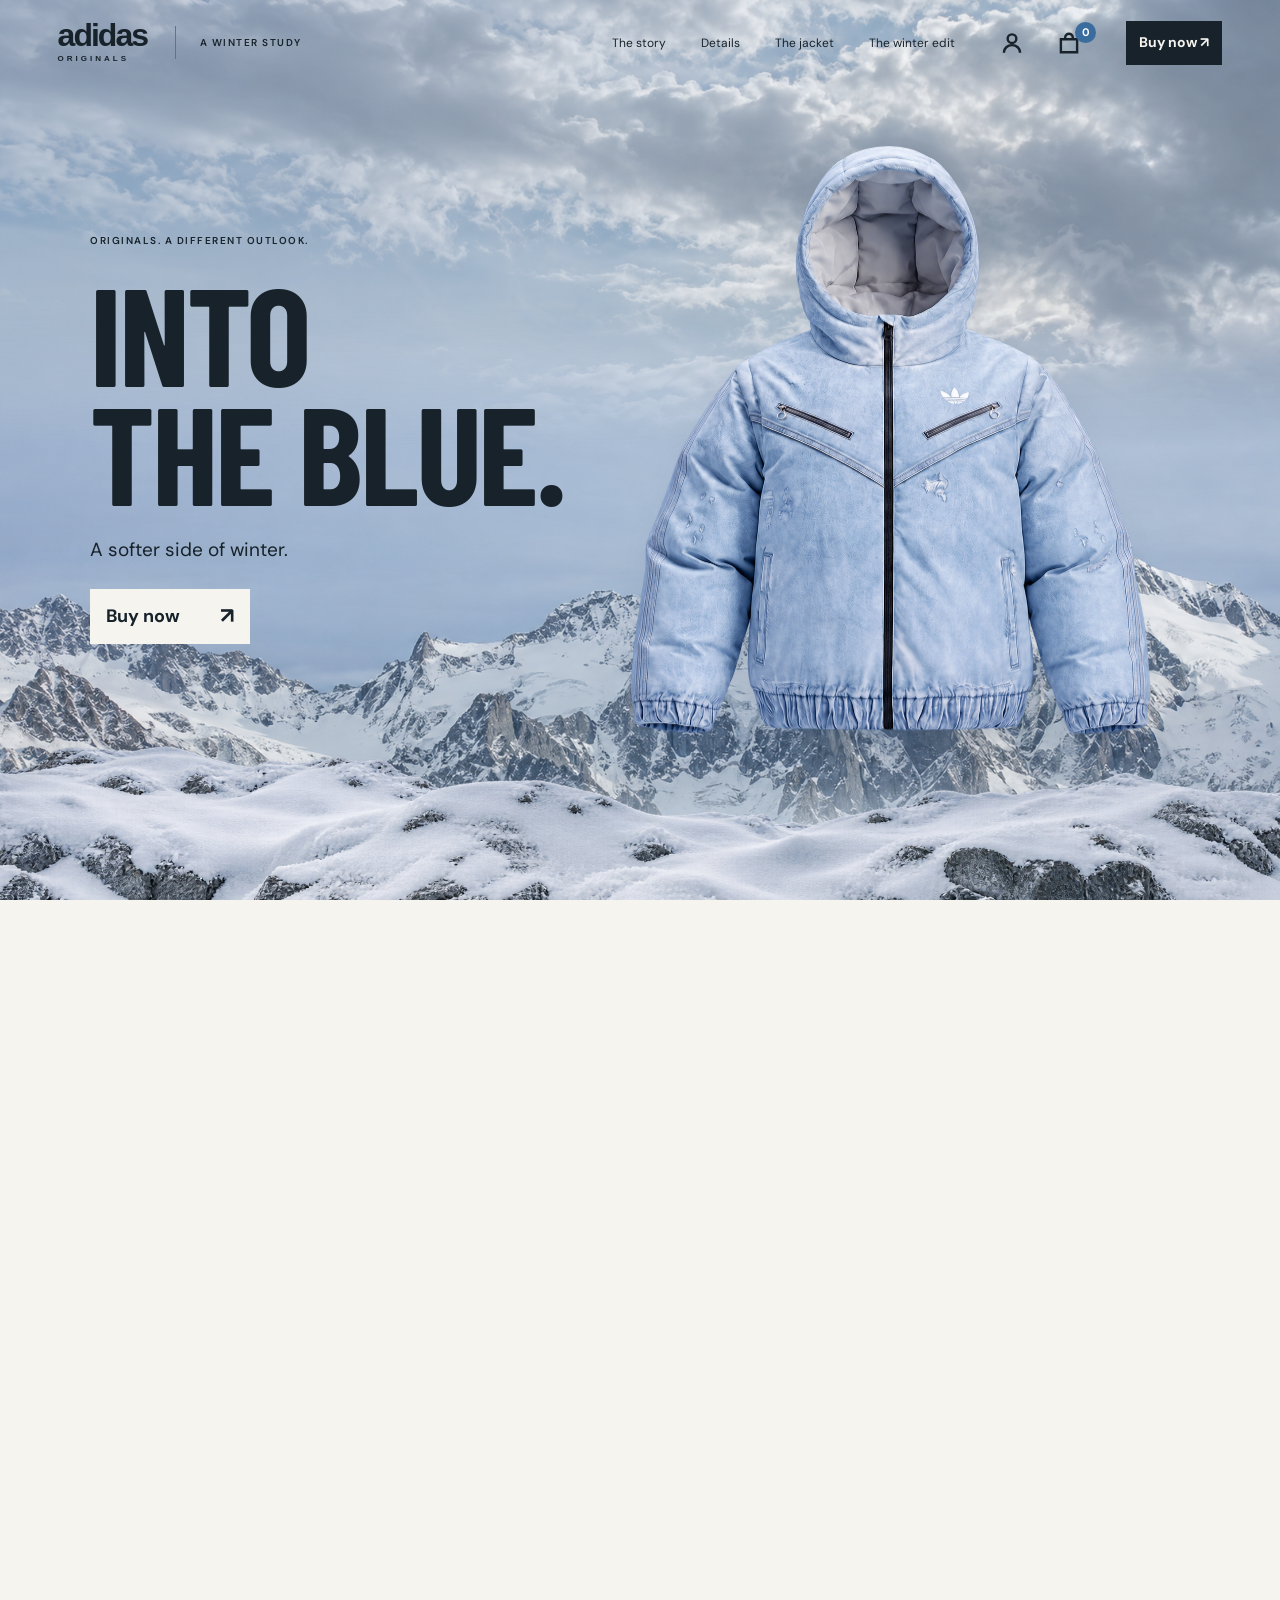
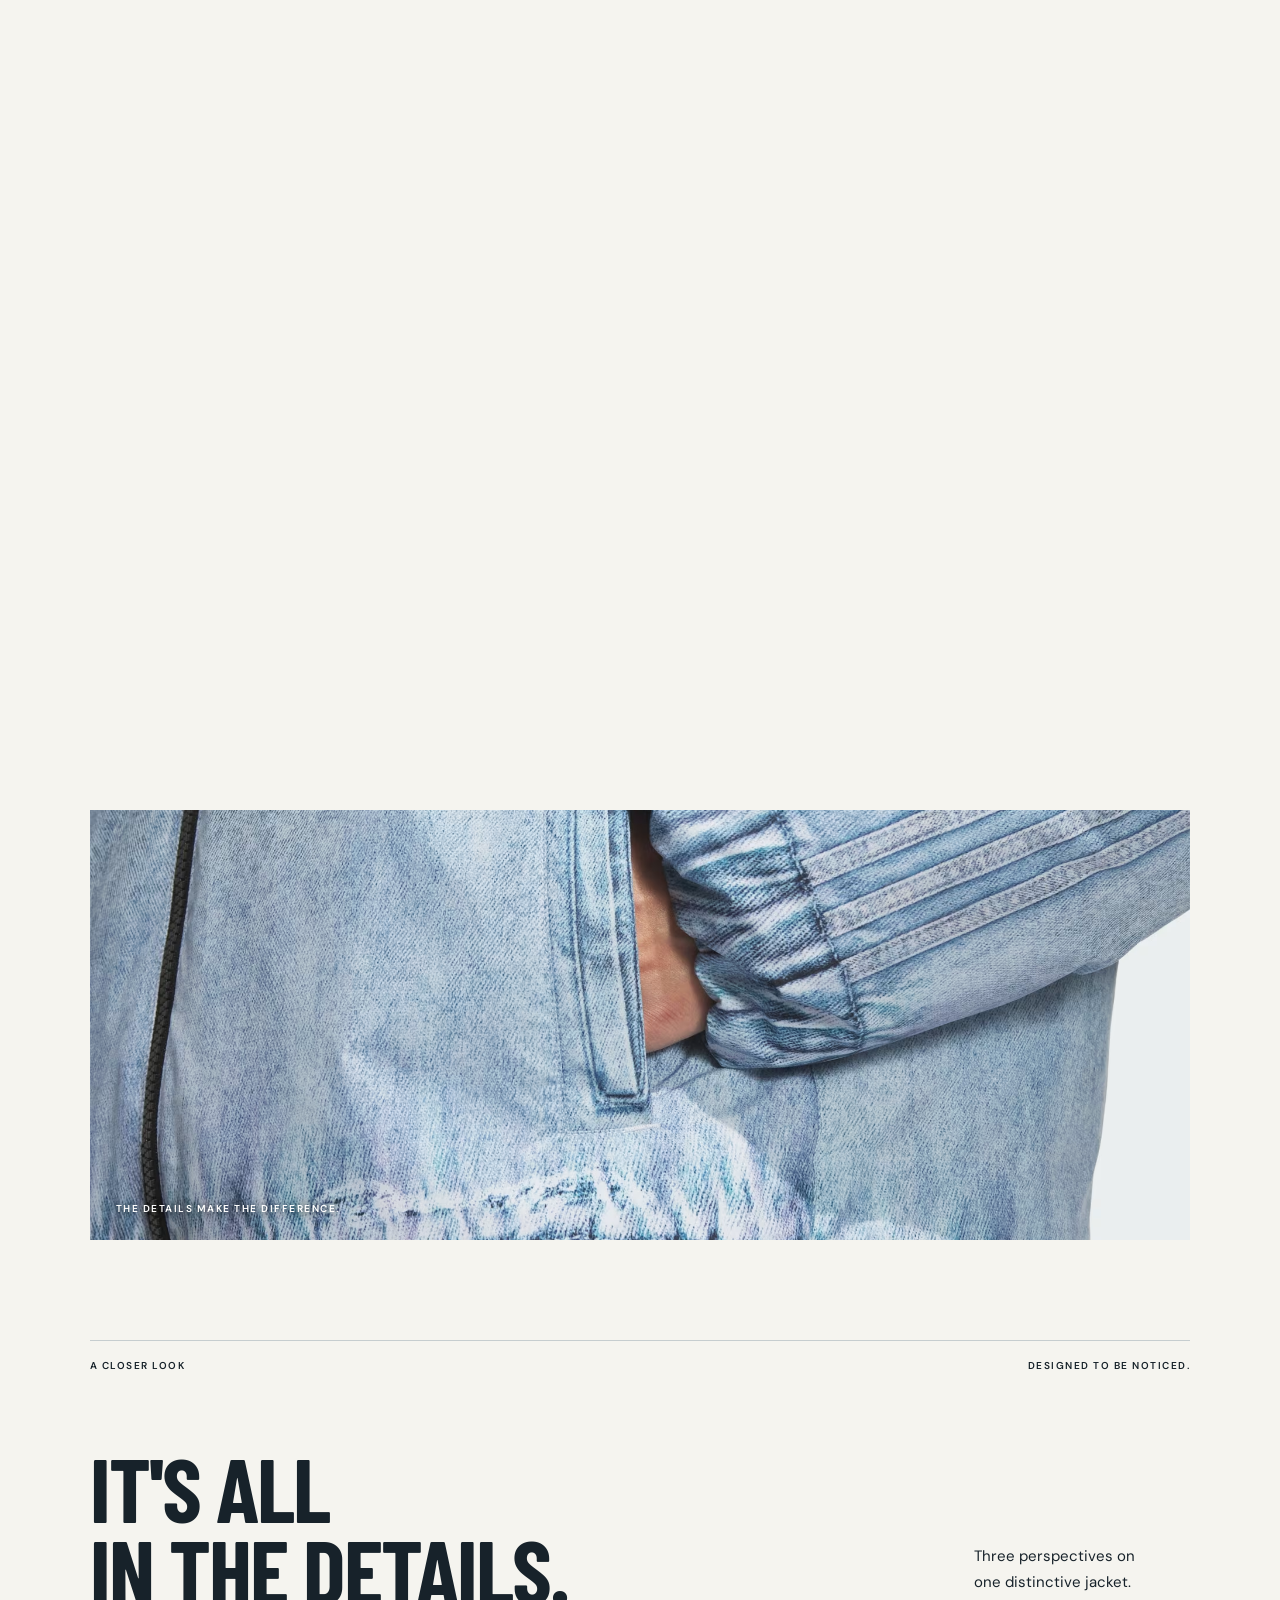
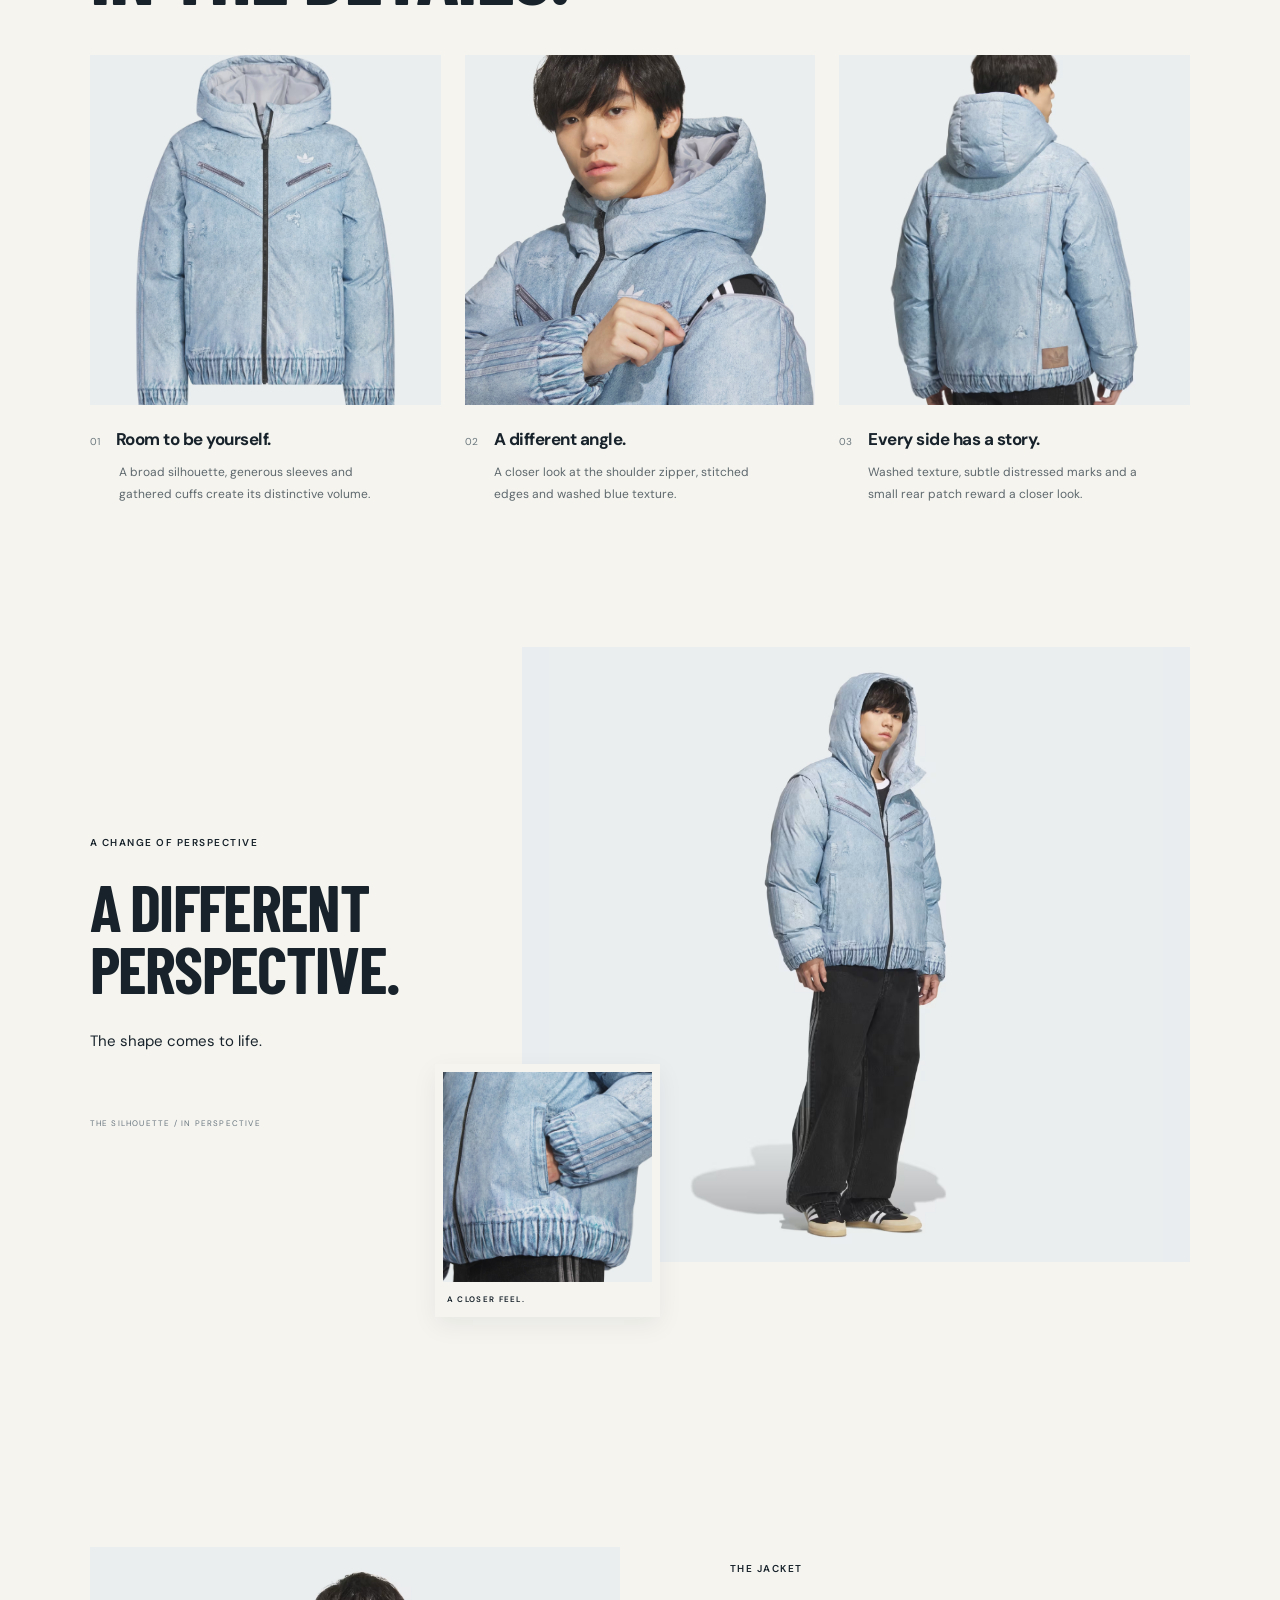
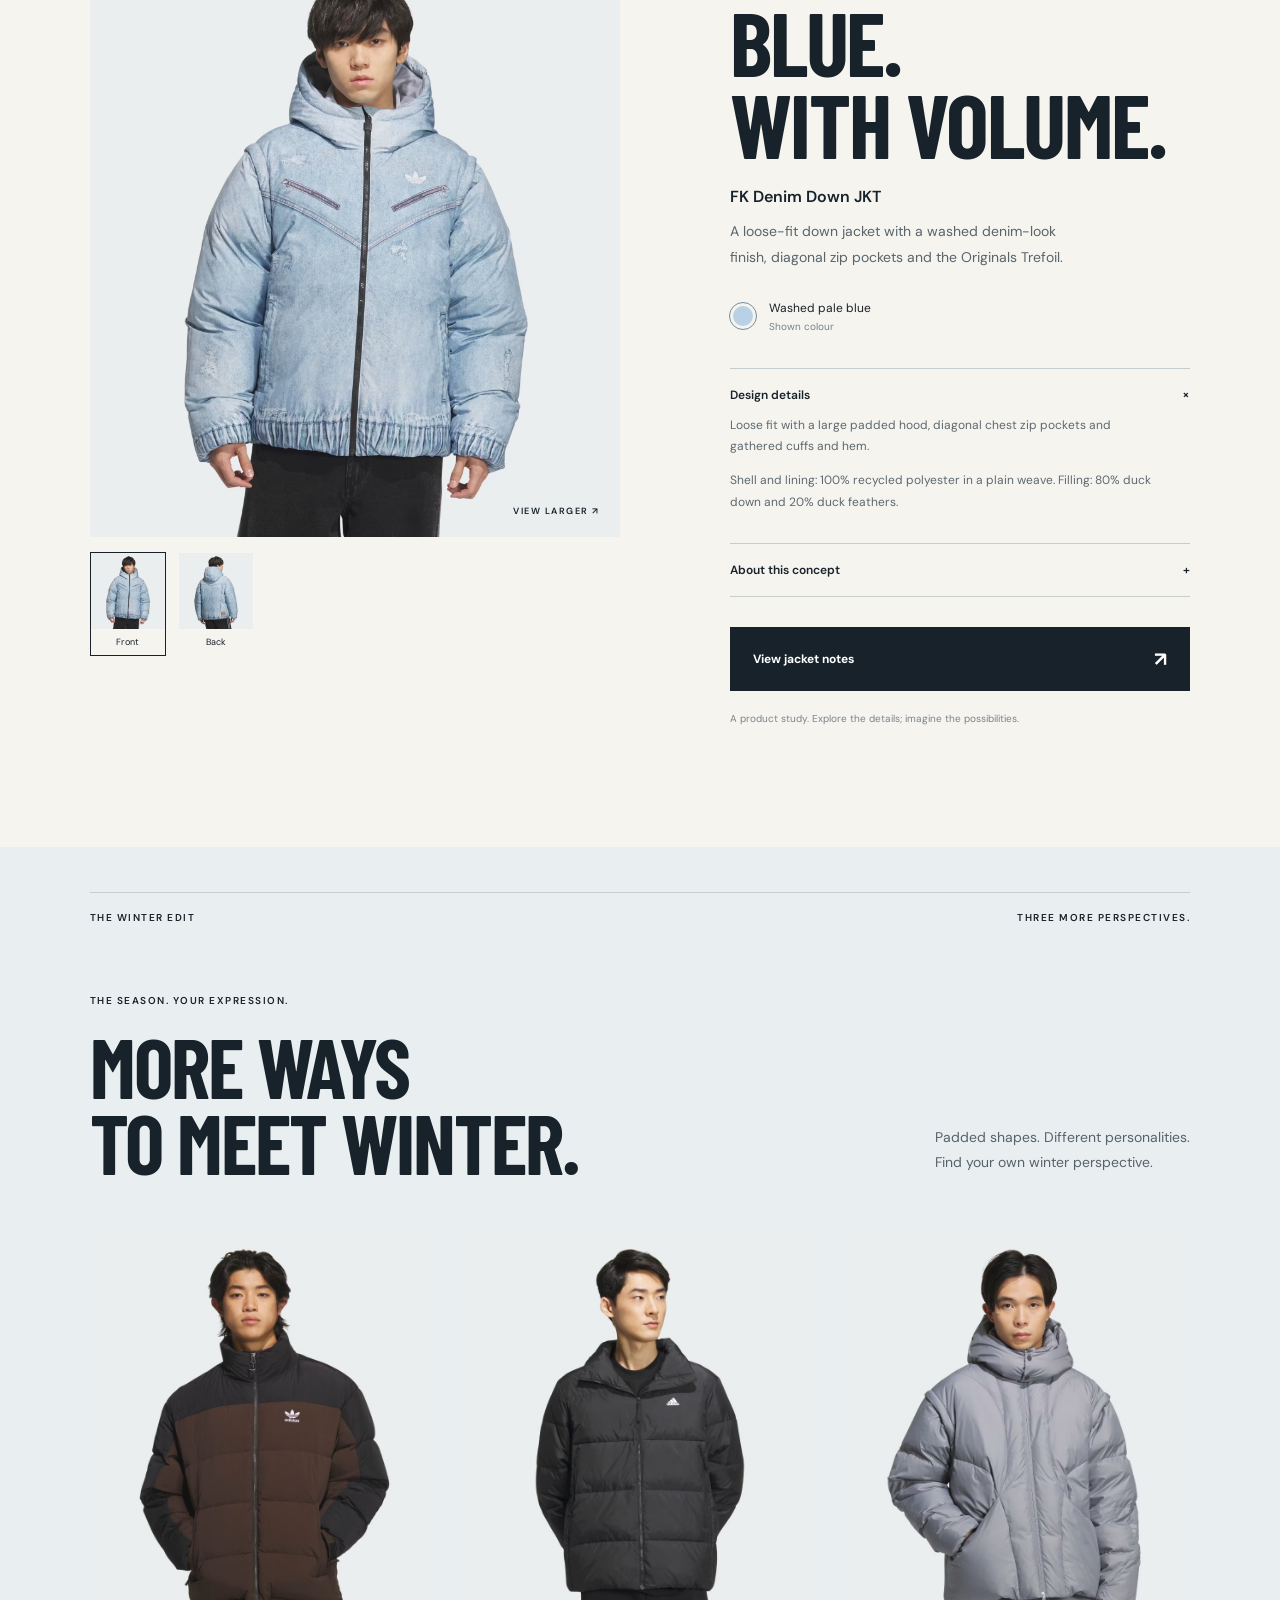
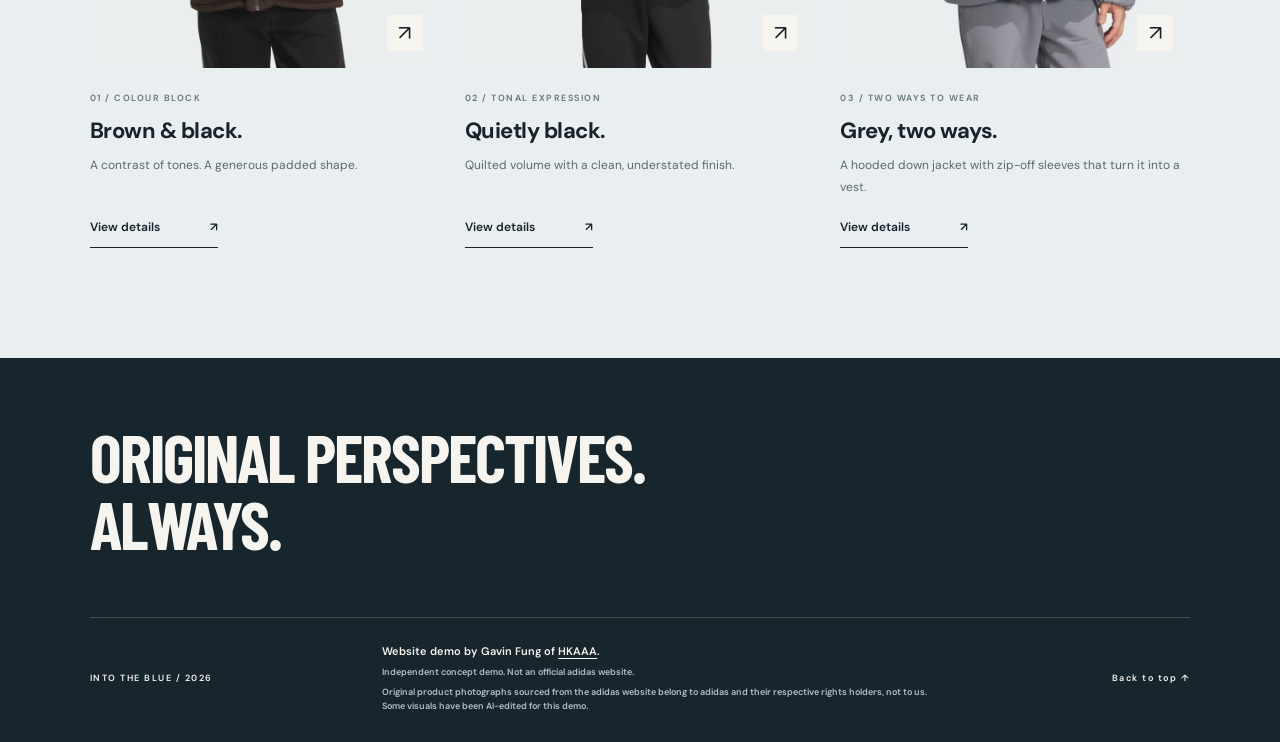
==== commit 76948fe6: "Episode 7: publish staff admin dashboard and CRM. Staff-only /admin/ plus Open Admin Dashboard from " ====
--- a/index.html
+++ b/index.html
@@ -1,7 +1,7 @@
 <!doctype html>
-<html lang="en"><head><meta charset="utf-8"><meta name="viewport" content="width=device-width,initial-scale=1"><meta name="theme-color" content="#d2dfe8"><title>Into the Blue — A winter study</title><meta name="description" content="An independent winter fashion concept exploring the shape, texture and details of a blue padded jacket."><link rel="stylesheet" href="style.css?v=acct-20261101b"><link rel="icon" type="image/svg+xml" href="assets/favicon.svg"><link rel="canonical" href="https://gavinfung321.github.io/Adidas/"><meta property="og:type" content="website"><meta property="og:title" content="Into the Blue — A winter study"><meta property="og:description" content="A softer side of winter. An independent adidas website demo by Gavin Fung of HKAAA."><meta property="og:url" content="https://gavinfung321.github.io/Adidas/"><meta property="og:site_name" content="Into the Blue"><meta property="og:image" content="https://gavinfung321.github.io/Adidas/assets/social-preview.jpg"><meta property="og:image:width" content="1200"><meta property="og:image:height" content="630"><meta property="og:image:type" content="image/jpeg"><meta property="og:image:alt" content="Into the Blue campaign headline beside a pale blue jacket against a snowy mountain landscape."><meta name="twitter:card" content="summary_large_image"><meta name="twitter:title" content="Into the Blue — A winter study"><meta name="twitter:description" content="A softer side of winter. Independent website demo by Gavin Fung of HKAAA."><meta name="twitter:image" content="https://gavinfung321.github.io/Adidas/assets/social-preview.jpg"><meta name="twitter:image:alt" content="Pale blue jacket and Into the Blue headline over snowy mountains."></head><body>
+<html lang="en"><head><meta charset="utf-8"><meta name="viewport" content="width=device-width,initial-scale=1"><meta name="theme-color" content="#d2dfe8"><title>Into the Blue — A winter study</title><meta name="description" content="An independent winter fashion concept exploring the shape, texture and details of a blue padded jacket."><link rel="stylesheet" href="style.css?v=acct-20261104a"><link rel="icon" type="image/svg+xml" href="assets/favicon.svg"><link rel="canonical" href="https://gavinfung321.github.io/Adidas/"><meta property="og:type" content="website"><meta property="og:title" content="Into the Blue — A winter study"><meta property="og:description" content="A softer side of winter. An independent adidas website demo by Gavin Fung of HKAAA."><meta property="og:url" content="https://gavinfung321.github.io/Adidas/"><meta property="og:site_name" content="Into the Blue"><meta property="og:image" content="https://gavinfung321.github.io/Adidas/assets/social-preview.jpg"><meta property="og:image:width" content="1200"><meta property="og:image:height" content="630"><meta property="og:image:type" content="image/jpeg"><meta property="og:image:alt" content="Into the Blue campaign headline beside a pale blue jacket against a snowy mountain landscape."><meta name="twitter:card" content="summary_large_image"><meta name="twitter:title" content="Into the Blue — A winter study"><meta name="twitter:description" content="A softer side of winter. Independent website demo by Gavin Fung of HKAAA."><meta name="twitter:image" content="https://gavinfung321.github.io/Adidas/assets/social-preview.jpg"><meta name="twitter:image:alt" content="Pale blue jacket and Into the Blue headline over snowy mountains."></head><body>
 <a class="skip" href="#details">Skip to jacket details</a>
-<header><a href="#" class="brand" aria-label="Into the Blue home"><span class="brand-name">adidas<span>ORIGINALS</span></span><span class="edition">A WINTER STUDY</span></a><button class="nav-bag mobile-account" type="button" data-account-open aria-label="Account"><svg class="bag-icon" viewBox="0 0 24 24" aria-hidden="true" focusable="false"><circle cx="12" cy="8" r="4"/><path d="M4.5 21c0-4.2 3.4-7 7.5-7s7.5 2.8 7.5 7"/></svg><span class="account-dot" data-account-dot hidden></span></button><button class="nav-bag mobile-bag" type="button" data-bag-open aria-label="Bag, 0 items"><svg class="bag-icon" viewBox="0 0 24 24" aria-hidden="true" focusable="false"><path d="M4.5 8.5h15v12h-15z"/><path d="M8.5 8.5V7a3.5 3.5 0 0 1 7 0v1.5"/></svg><span class="bag-count" data-bag-count aria-hidden="true">0</span></button><button class="mobile-menu-toggle" aria-expanded="false" aria-controls="mobile-menu">Menu</button><nav aria-label="Main navigation"><a href="#story">The story</a><a href="#details">Details</a><a href="#product">The jacket</a><a href="#winter-edit">The winter edit</a><button class="nav-bag nav-account" type="button" data-account-open aria-label="Account"><svg class="bag-icon" viewBox="0 0 24 24" aria-hidden="true" focusable="false"><circle cx="12" cy="8" r="4"/><path d="M4.5 21c0-4.2 3.4-7 7.5-7s7.5 2.8 7.5 7"/></svg><span class="account-dot" data-account-dot hidden></span></button><button class="nav-bag" type="button" data-bag-open aria-label="Bag, 0 items"><svg class="bag-icon" viewBox="0 0 24 24" aria-hidden="true" focusable="false"><path d="M4.5 8.5h15v12h-15z"/><path d="M8.5 8.5V7a3.5 3.5 0 0 1 7 0v1.5"/></svg><span class="bag-count" data-bag-count aria-hidden="true">0</span></button><button class="nav-buy" data-buy>Buy now ↗︎</button></nav><nav id="mobile-menu" class="mobile-menu" aria-label="Mobile navigation" hidden><a href="#story">The story</a><a href="#details">Details</a><a href="#product">The jacket</a><a href="#winter-edit">The winter edit</a><button class="nav-buy" data-buy>Buy now ↗︎</button></nav></header>
+<header><a href="#" class="brand" aria-label="Into the Blue home"><span class="brand-name">adidas<span>ORIGINALS</span></span><span class="edition">A WINTER STUDY</span></a><button class="nav-bag mobile-account" type="button" data-account-open aria-label="Account"><svg class="bag-icon account-icon" viewBox="0 0 24 24" aria-hidden="true" focusable="false"><circle cx="12" cy="8" r="4"/><path d="M4.5 21c0-4.2 3.4-7 7.5-7s7.5 2.8 7.5 7"/></svg><span class="account-avatar" data-account-avatar hidden aria-hidden="true"></span><span class="account-dot" data-account-dot hidden></span></button><button class="nav-bag mobile-bag" type="button" data-bag-open aria-label="Bag, 0 items"><svg class="bag-icon" viewBox="0 0 24 24" aria-hidden="true" focusable="false"><path d="M4.5 8.5h15v12h-15z"/><path d="M8.5 8.5V7a3.5 3.5 0 0 1 7 0v1.5"/></svg><span class="bag-count" data-bag-count aria-hidden="true">0</span></button><button class="mobile-menu-toggle" aria-expanded="false" aria-controls="mobile-menu">Menu</button><nav aria-label="Main navigation"><a href="#story">The story</a><a href="#details">Details</a><a href="#product">The jacket</a><a href="#winter-edit">The winter edit</a><button class="nav-bag nav-account" type="button" data-account-open aria-label="Account"><svg class="bag-icon account-icon" viewBox="0 0 24 24" aria-hidden="true" focusable="false"><circle cx="12" cy="8" r="4"/><path d="M4.5 21c0-4.2 3.4-7 7.5-7s7.5 2.8 7.5 7"/></svg><span class="account-avatar" data-account-avatar hidden aria-hidden="true"></span><span class="account-dot" data-account-dot hidden></span></button><button class="nav-bag" type="button" data-bag-open aria-label="Bag, 0 items"><svg class="bag-icon" viewBox="0 0 24 24" aria-hidden="true" focusable="false"><path d="M4.5 8.5h15v12h-15z"/><path d="M8.5 8.5V7a3.5 3.5 0 0 1 7 0v1.5"/></svg><span class="bag-count" data-bag-count aria-hidden="true">0</span></button><button class="nav-buy" data-buy>Buy now ↗︎</button></nav><nav id="mobile-menu" class="mobile-menu" aria-label="Mobile navigation" hidden><a href="#story">The story</a><a href="#details">Details</a><a href="#product">The jacket</a><a href="#winter-edit">The winter edit</a><button class="nav-buy" data-buy>Buy now ↗︎</button></nav></header>
 <main>
 <div class="hero-scroll"><section class="hero" aria-labelledby="hero-title"><div class="hero-landscape" aria-hidden="true"><img class="hero-clouds" src="assets/cloud-sky-v2.png" alt="" draggable="false"><img class="hero-mountains" src="assets/mountains-v2.png" alt="" draggable="false"><div class="hero-mist"></div></div><div class="hero-product-stage"><div class="hero-shadow" aria-hidden="true"></div><img class="hero-jacket" src="assets/jacket-cutout.png" alt="Pale blue padded jacket floating against a soft blue-grey background" fetchpriority="high" draggable="false"></div><div class="hero-copy"><p class="eyebrow">ORIGINALS. A DIFFERENT OUTLOOK.</p><h1 id="hero-title">Into<br>the blue.</h1><p class="intro">A softer side of winter.</p><button class="button" data-buy>Buy now <span>↗︎</span></button></div><img class="hero-foreground" src="assets/snow-ledge-v1.png" alt="" aria-hidden="true" draggable="false"></section><section class="hero-reveal" aria-labelledby="closer-title"><p class="eyebrow">A CLOSER PERSPECTIVE</p><h2 id="closer-title">Big on shape.<br>Quiet in blue.</h2><p>Washed blue texture. Generous proportions.<br>A closer look at the details.</p><button class="button" data-buy>Buy now <span>↗︎</span></button></section></div>
 <section class="story" id="story"><div class="material-image"><img src="assets/pocket-detail.png" alt="Close-up of washed blue weave, side pocket, gathered cuff and hem" loading="lazy"><span class="image-note">THE DETAILS MAKE THE DIFFERENCE.</span></div></section>
@@ -20,9 +20,9 @@
 <section class="account-view" data-account-view="forgot-sent" hidden aria-labelledby="account-sent-title"><h3 id="account-sent-title" tabindex="-1">Check your email</h3><p class="account-lead">If there’s an account for <strong data-account-email></strong>, we’ve sent a link to set a new password. The link works once and expires after an hour.</p><p class="account-switch"><button class="account-link" type="button" data-account-go="signin">Back to sign in</button></p></section>
 <section class="account-view" data-account-view="reset" hidden aria-labelledby="account-reset-title"><h3 id="account-reset-title" tabindex="-1">Set a new password</h3><form class="account-form" data-account-form="reset" novalidate><label class="account-field">New password <small>At least 8 characters</small><input name="password" type="password" autocomplete="new-password" minlength="8" required></label><button class="button dark" type="submit">Save password <span>↗︎</span></button></form></section>
 <section class="account-view" data-account-view="expired" hidden aria-labelledby="account-expired-title"><h3 id="account-expired-title" tabindex="-1">That link has expired</h3><p class="account-lead">Email links work once and expire after a while. You can ask for a new one.</p><button class="button dark" type="button" data-account-go="forgot">Reset password <span>↗︎</span></button><p class="account-switch">Confirmed already? <button class="account-link" type="button" data-account-go="signin">Sign in</button></p></section>
-<section class="account-view" data-account-view="account" hidden aria-labelledby="account-orders-title"><p class="account-signed-in">Signed in as <strong data-account-user></strong></p><h3 id="account-orders-title">My orders</h3><p class="account-orders-state" data-account-orders-state></p><ul class="account-orders" data-account-orders></ul><button class="account-link account-signout" type="button" data-account-signout>Sign out</button></section>
+<section class="account-view" data-account-view="account" hidden aria-labelledby="account-orders-title"><p class="account-signed-in">Signed in as <strong data-account-user></strong></p><p class="account-admin" data-account-admin hidden><a class="button dark" href="admin/">Open Admin Dashboard <span>↗︎</span></a></p><h3 id="account-orders-title">My orders</h3><p class="account-orders-state" data-account-orders-state></p><ul class="account-orders" data-account-orders></ul><button class="account-link account-signout" type="button" data-account-signout>Sign out</button></section>
 </div></dialog>
-<script src="products.js?v=acct-20261101b"></script><script src="catalogue-remote.js?v=acct-20261101b"></script><script src="cart.js?v=acct-20261101b"></script><script src="vendor/supabase-js-2.118.0.js"></script><script src="account.js?v=acct-20261101b"></script><script src="account-panel.js?v=acct-20261101b"></script><script src="app.js?v=acct-20261101b"></script><script src="shop.js?v=acct-20261101b"></script></body></html>
+<script src="products.js?v=acct-20261101b"></script><script src="catalogue-remote.js?v=acct-20261101b"></script><script src="cart.js?v=acct-20261101b"></script><script src="vendor/supabase-js-2.118.0.js"></script><script src="account.js?v=acct-20261104b"></script><script src="account-panel.js?v=acct-20261104a"></script><script src="app.js?v=acct-20261101b"></script><script src="shop.js?v=acct-20261101b"></script></body></html>
 
 
 
--- a/style.css
+++ b/style.css
@@ -265,6 +265,10 @@
 @media(max-width:900px){nav .nav-account{margin-right:-8px}}
 .mobile-account{display:none}
 .account-dot{position:absolute;top:6px;right:2px;width:8px;height:8px;border-radius:50%;background:#3a6c9e}
+.account-avatar{display:none;place-items:center;width:28px;height:28px;border-radius:50%;background:#17222a;color:#f5f4ef;font-size:10px;font-weight:700;letter-spacing:.3px;line-height:1}
+.nav-bag.is-signed-in .account-icon{display:none}
+.nav-bag.is-signed-in .account-avatar{display:grid}
+.nav-bag.is-signed-in .account-dot{display:none}
 @media(max-width:600px){nav .nav-account{display:none}.mobile-account{display:inline-grid;margin-left:auto;margin-right:6px}.mobile-bag{margin-left:0}}
 .account-drawer .account-body{padding-top:8px}
 .account-status:empty,.account-error:empty{display:none}
@@ -278,6 +282,9 @@
 .account-lead,.account-note,.account-switch,.account-signed-in{margin:0 0 18px;font-size:14px;line-height:1.55;color:#5d6971}
 .account-signed-in{color:var(--ink)}
 .account-signed-in strong,.account-lead strong{font-weight:700;color:var(--ink)}
+.account-admin{margin:0 0 22px}
+.account-admin[hidden]{display:none!important}
+.account-admin .button{width:100%;justify-content:space-between}
 .account-form{display:grid;gap:14px;margin:0 0 16px}
 .account-field{display:grid;gap:6px;margin:0;font-size:13px;font-weight:600}
 .account-field small{font-weight:500;color:#5d6971}
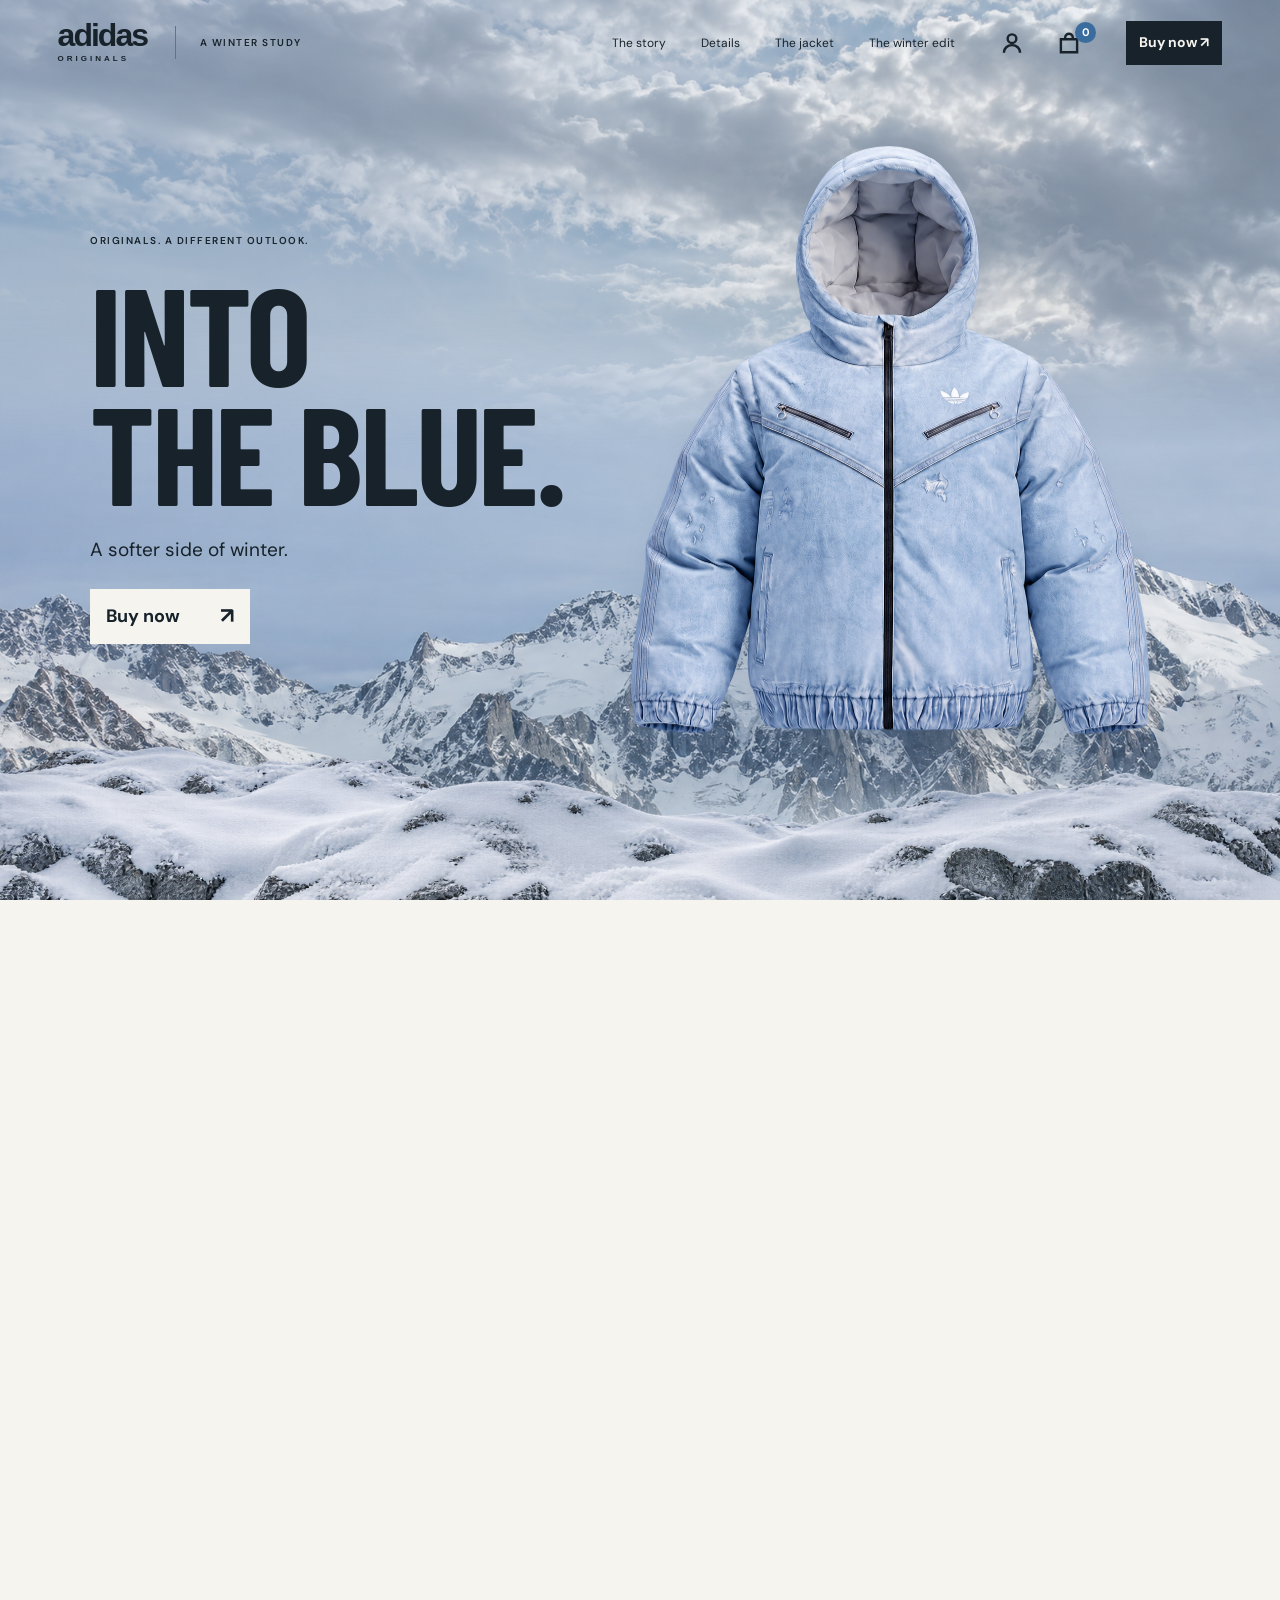
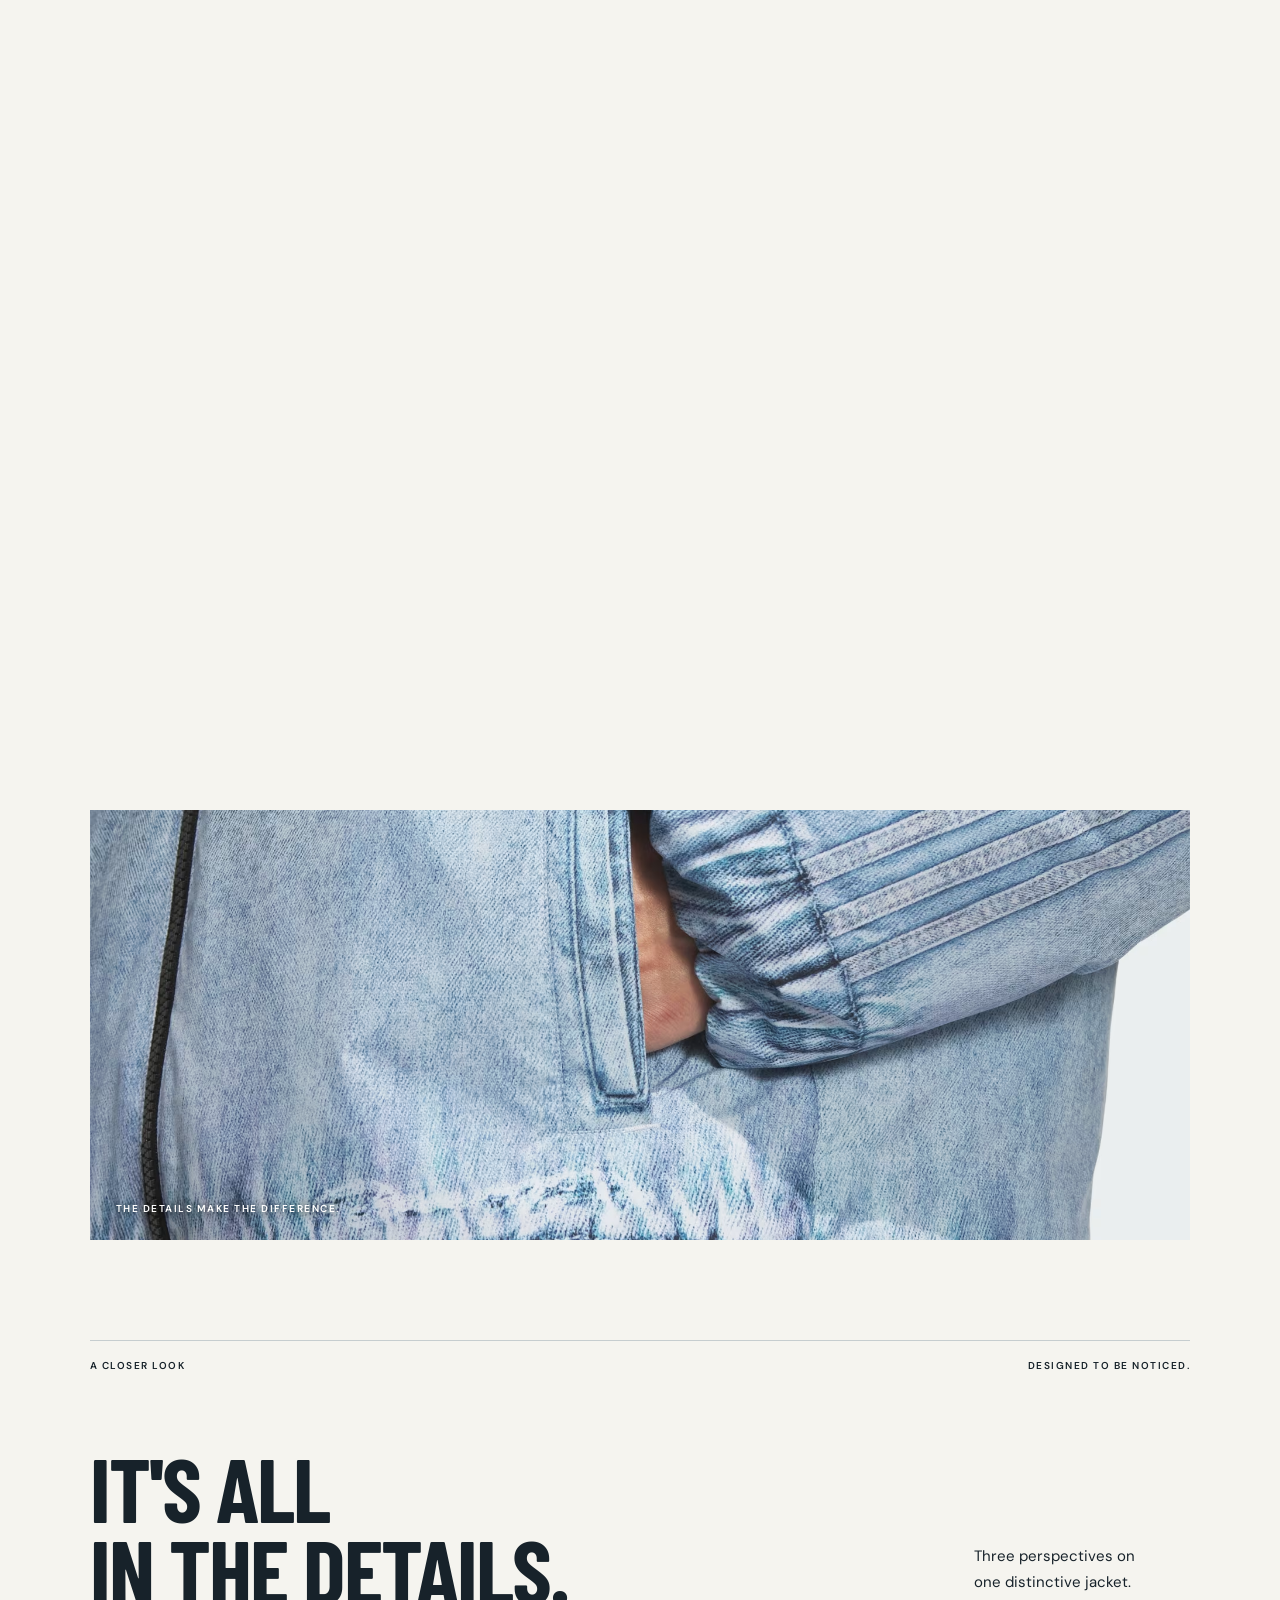
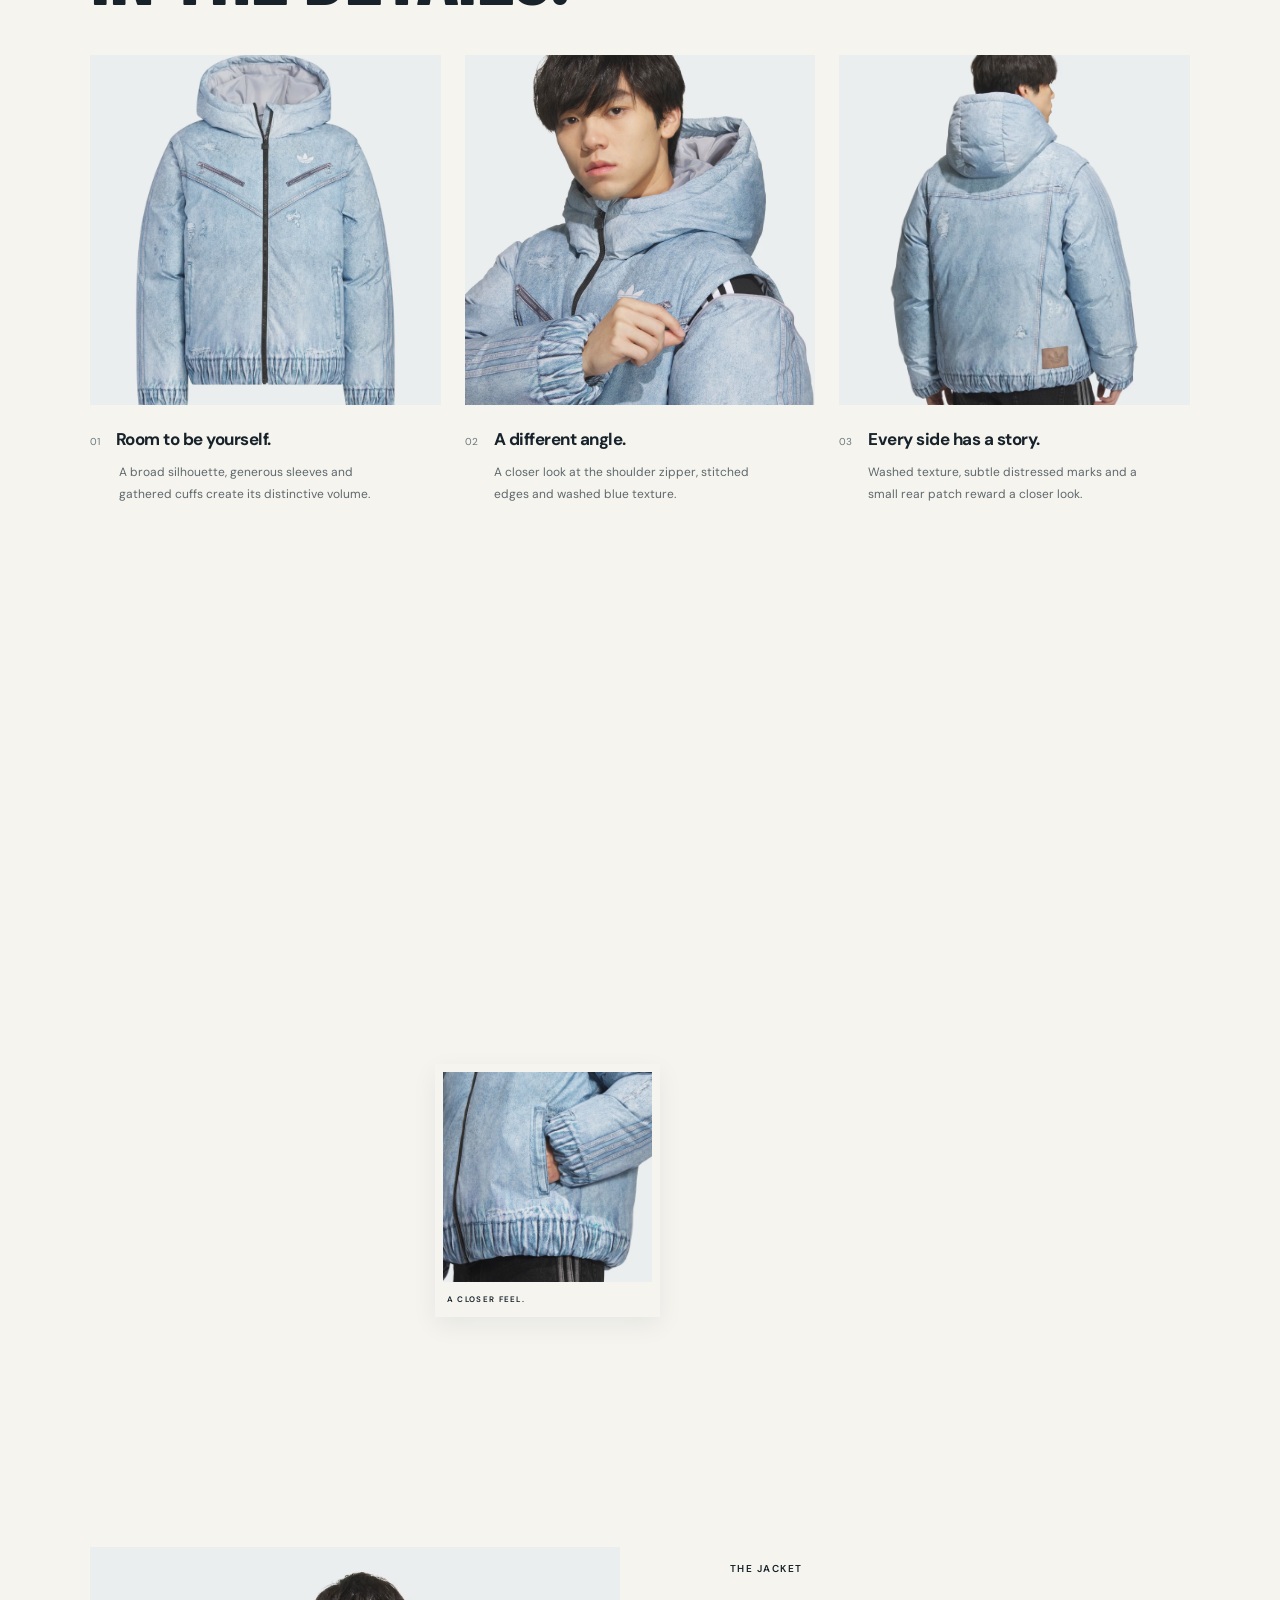
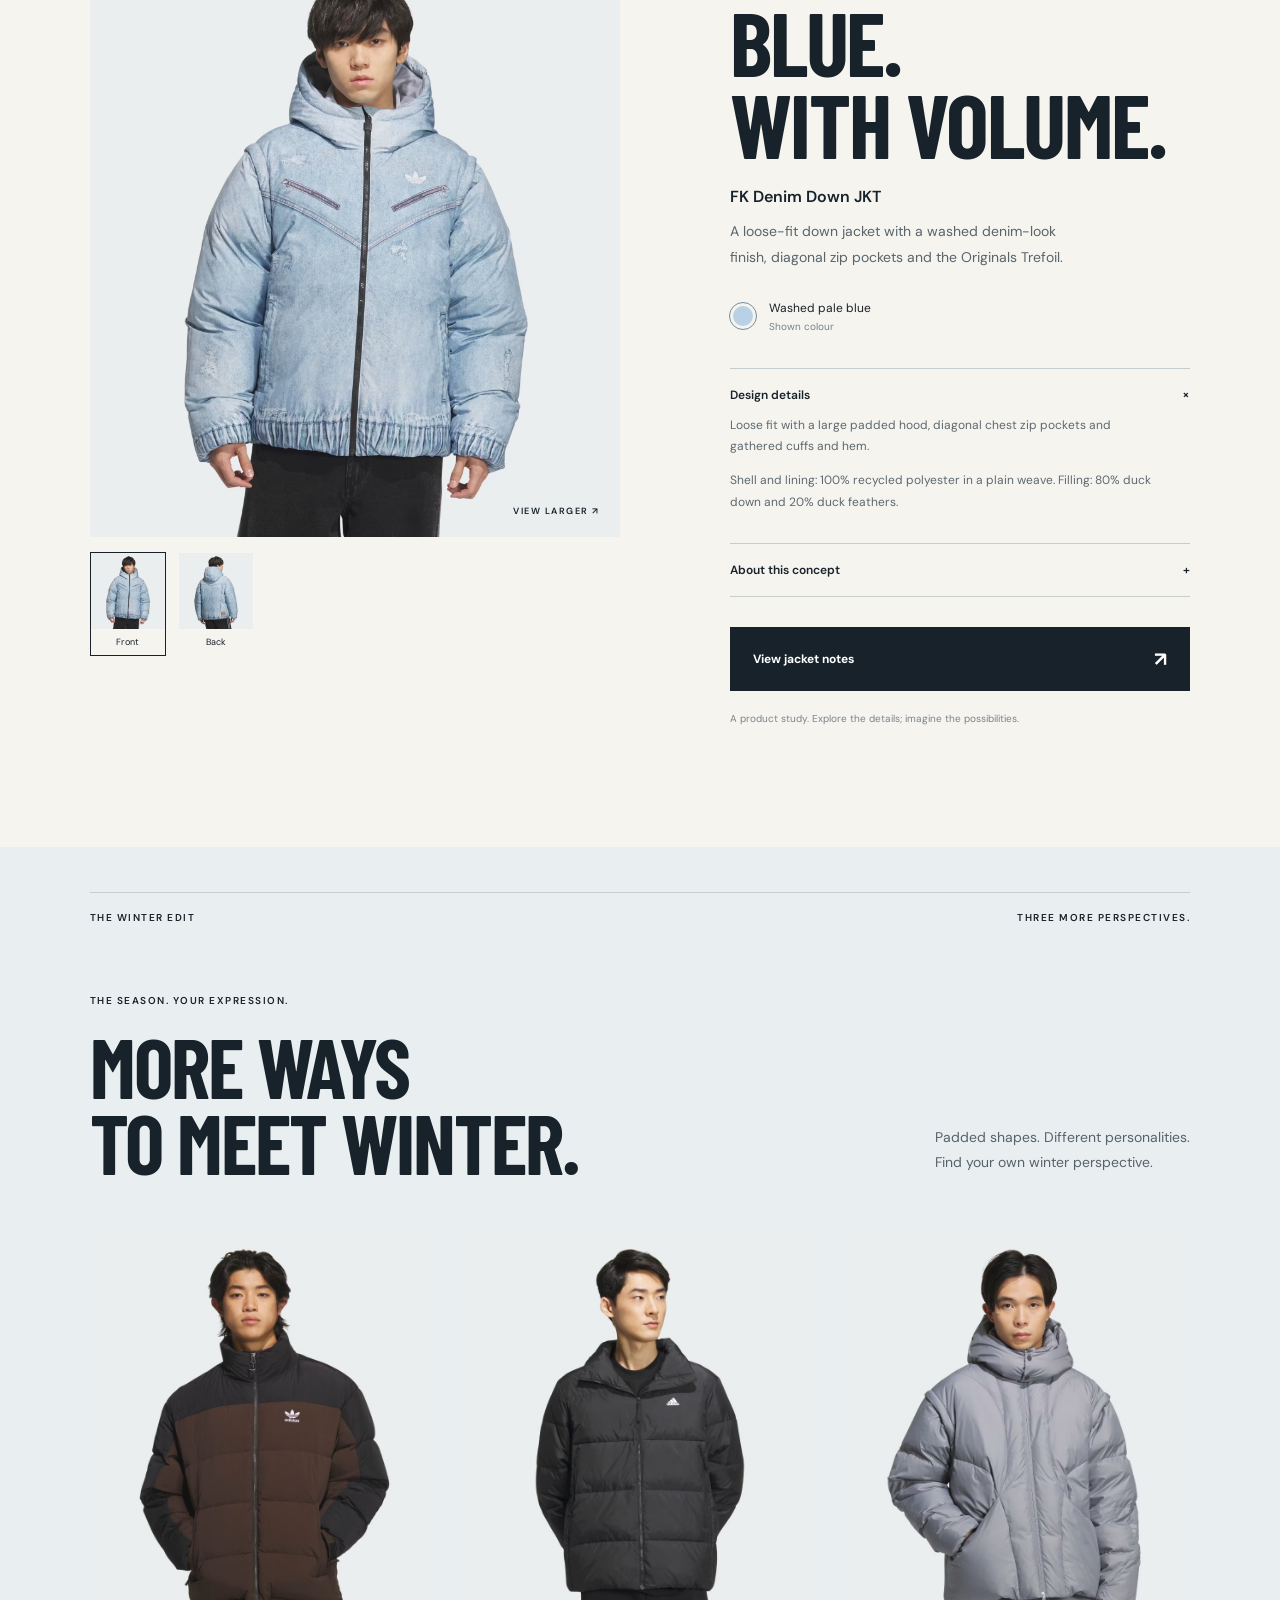
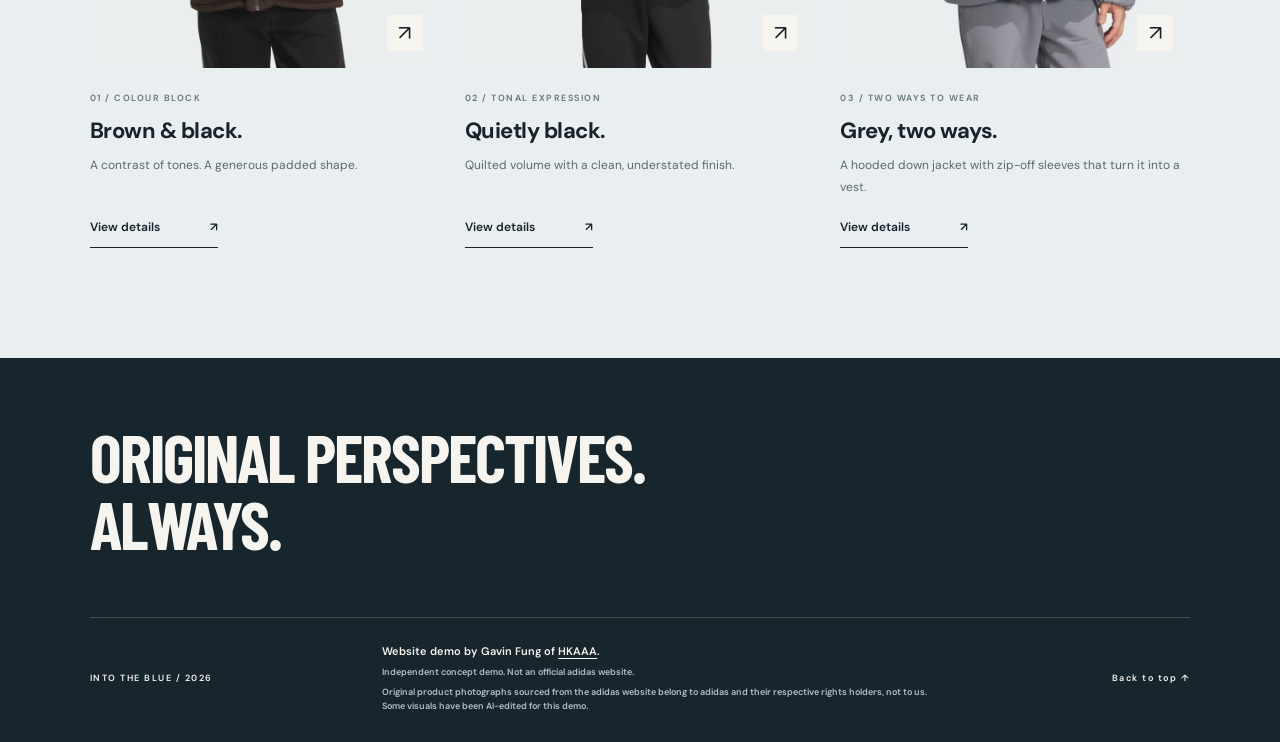
==== commit 76da8371: "Episode 8: publish stock per size, sold-out sizes, and admin stock editing. Co-authored-by: Cursor <" ====
--- a/index.html
+++ b/index.html
@@ -1,5 +1,5 @@
 <!doctype html>
-<html lang="en"><head><meta charset="utf-8"><meta name="viewport" content="width=device-width,initial-scale=1"><meta name="theme-color" content="#d2dfe8"><title>Into the Blue — A winter study</title><meta name="description" content="An independent winter fashion concept exploring the shape, texture and details of a blue padded jacket."><link rel="stylesheet" href="style.css?v=acct-20261104a"><link rel="icon" type="image/svg+xml" href="assets/favicon.svg"><link rel="canonical" href="https://gavinfung321.github.io/Adidas/"><meta property="og:type" content="website"><meta property="og:title" content="Into the Blue — A winter study"><meta property="og:description" content="A softer side of winter. An independent adidas website demo by Gavin Fung of HKAAA."><meta property="og:url" content="https://gavinfung321.github.io/Adidas/"><meta property="og:site_name" content="Into the Blue"><meta property="og:image" content="https://gavinfung321.github.io/Adidas/assets/social-preview.jpg"><meta property="og:image:width" content="1200"><meta property="og:image:height" content="630"><meta property="og:image:type" content="image/jpeg"><meta property="og:image:alt" content="Into the Blue campaign headline beside a pale blue jacket against a snowy mountain landscape."><meta name="twitter:card" content="summary_large_image"><meta name="twitter:title" content="Into the Blue — A winter study"><meta name="twitter:description" content="A softer side of winter. Independent website demo by Gavin Fung of HKAAA."><meta name="twitter:image" content="https://gavinfung321.github.io/Adidas/assets/social-preview.jpg"><meta name="twitter:image:alt" content="Pale blue jacket and Into the Blue headline over snowy mountains."></head><body>
+<html lang="en"><head><meta charset="utf-8"><meta name="viewport" content="width=device-width,initial-scale=1"><meta name="theme-color" content="#d2dfe8"><title>Into the Blue — A winter study</title><meta name="description" content="An independent winter fashion concept exploring the shape, texture and details of a blue padded jacket."><link rel="stylesheet" href="style.css?v=inv-20261104a"><link rel="icon" type="image/svg+xml" href="assets/favicon.svg"><link rel="canonical" href="https://gavinfung321.github.io/Adidas/"><meta property="og:type" content="website"><meta property="og:title" content="Into the Blue — A winter study"><meta property="og:description" content="A softer side of winter. An independent adidas website demo by Gavin Fung of HKAAA."><meta property="og:url" content="https://gavinfung321.github.io/Adidas/"><meta property="og:site_name" content="Into the Blue"><meta property="og:image" content="https://gavinfung321.github.io/Adidas/assets/social-preview.jpg"><meta property="og:image:width" content="1200"><meta property="og:image:height" content="630"><meta property="og:image:type" content="image/jpeg"><meta property="og:image:alt" content="Into the Blue campaign headline beside a pale blue jacket against a snowy mountain landscape."><meta name="twitter:card" content="summary_large_image"><meta name="twitter:title" content="Into the Blue — A winter study"><meta name="twitter:description" content="A softer side of winter. Independent website demo by Gavin Fung of HKAAA."><meta name="twitter:image" content="https://gavinfung321.github.io/Adidas/assets/social-preview.jpg"><meta name="twitter:image:alt" content="Pale blue jacket and Into the Blue headline over snowy mountains."></head><body>
 <a class="skip" href="#details">Skip to jacket details</a>
 <header><a href="#" class="brand" aria-label="Into the Blue home"><span class="brand-name">adidas<span>ORIGINALS</span></span><span class="edition">A WINTER STUDY</span></a><button class="nav-bag mobile-account" type="button" data-account-open aria-label="Account"><svg class="bag-icon account-icon" viewBox="0 0 24 24" aria-hidden="true" focusable="false"><circle cx="12" cy="8" r="4"/><path d="M4.5 21c0-4.2 3.4-7 7.5-7s7.5 2.8 7.5 7"/></svg><span class="account-avatar" data-account-avatar hidden aria-hidden="true"></span><span class="account-dot" data-account-dot hidden></span></button><button class="nav-bag mobile-bag" type="button" data-bag-open aria-label="Bag, 0 items"><svg class="bag-icon" viewBox="0 0 24 24" aria-hidden="true" focusable="false"><path d="M4.5 8.5h15v12h-15z"/><path d="M8.5 8.5V7a3.5 3.5 0 0 1 7 0v1.5"/></svg><span class="bag-count" data-bag-count aria-hidden="true">0</span></button><button class="mobile-menu-toggle" aria-expanded="false" aria-controls="mobile-menu">Menu</button><nav aria-label="Main navigation"><a href="#story">The story</a><a href="#details">Details</a><a href="#product">The jacket</a><a href="#winter-edit">The winter edit</a><button class="nav-bag nav-account" type="button" data-account-open aria-label="Account"><svg class="bag-icon account-icon" viewBox="0 0 24 24" aria-hidden="true" focusable="false"><circle cx="12" cy="8" r="4"/><path d="M4.5 21c0-4.2 3.4-7 7.5-7s7.5 2.8 7.5 7"/></svg><span class="account-avatar" data-account-avatar hidden aria-hidden="true"></span><span class="account-dot" data-account-dot hidden></span></button><button class="nav-bag" type="button" data-bag-open aria-label="Bag, 0 items"><svg class="bag-icon" viewBox="0 0 24 24" aria-hidden="true" focusable="false"><path d="M4.5 8.5h15v12h-15z"/><path d="M8.5 8.5V7a3.5 3.5 0 0 1 7 0v1.5"/></svg><span class="bag-count" data-bag-count aria-hidden="true">0</span></button><button class="nav-buy" data-buy>Buy now ↗︎</button></nav><nav id="mobile-menu" class="mobile-menu" aria-label="Mobile navigation" hidden><a href="#story">The story</a><a href="#details">Details</a><a href="#product">The jacket</a><a href="#winter-edit">The winter edit</a><button class="nav-buy" data-buy>Buy now ↗︎</button></nav></header>
 <main>
@@ -22,7 +22,7 @@
 <section class="account-view" data-account-view="expired" hidden aria-labelledby="account-expired-title"><h3 id="account-expired-title" tabindex="-1">That link has expired</h3><p class="account-lead">Email links work once and expire after a while. You can ask for a new one.</p><button class="button dark" type="button" data-account-go="forgot">Reset password <span>↗︎</span></button><p class="account-switch">Confirmed already? <button class="account-link" type="button" data-account-go="signin">Sign in</button></p></section>
 <section class="account-view" data-account-view="account" hidden aria-labelledby="account-orders-title"><p class="account-signed-in">Signed in as <strong data-account-user></strong></p><p class="account-admin" data-account-admin hidden><a class="button dark" href="admin/">Open Admin Dashboard <span>↗︎</span></a></p><h3 id="account-orders-title">My orders</h3><p class="account-orders-state" data-account-orders-state></p><ul class="account-orders" data-account-orders></ul><button class="account-link account-signout" type="button" data-account-signout>Sign out</button></section>
 </div></dialog>
-<script src="products.js?v=acct-20261101b"></script><script src="catalogue-remote.js?v=acct-20261101b"></script><script src="cart.js?v=acct-20261101b"></script><script src="vendor/supabase-js-2.118.0.js"></script><script src="account.js?v=acct-20261104b"></script><script src="account-panel.js?v=acct-20261104a"></script><script src="app.js?v=acct-20261101b"></script><script src="shop.js?v=acct-20261101b"></script></body></html>
+<script src="products.js?v=inv-20261104a"></script><script src="catalogue-remote.js?v=inv-20261104a"></script><script src="cart.js?v=inv-20261104a"></script><script src="vendor/supabase-js-2.118.0.js"></script><script src="account.js?v=acct-20261104b"></script><script src="account-panel.js?v=acct-20261104a"></script><script src="app.js?v=acct-20261101b"></script><script src="shop.js?v=inv-20261104a"></script></body></html>
 
 
 
--- a/style.css
+++ b/style.css
@@ -256,6 +256,7 @@
 @media (min-width:861px){.winter-grid:has(>.winter-card[hidden]){grid-template-columns:repeat(auto-fit,calc((100% - 50px)/3));justify-content:center}}
 .size-options input:disabled+span{cursor:not-allowed;color:#8f9aa1;border-color:#c6cdcf;text-decoration:line-through}
 .size-options label:has(input:disabled){cursor:not-allowed}
+.size-options label.is-sold-out span{width:auto;min-width:48px;padding:0 10px;font-size:11px;text-decoration:none;white-space:nowrap}
 .bag-form button[type=submit]:disabled{cursor:not-allowed;opacity:.5;box-shadow:none;transform:none}
 .bag-line.is-unavailable .bag-line-photo{opacity:.45}
 .bag-unavailable{margin:8px 0 0;font-size:12px;line-height:1.5;color:#a3261b}
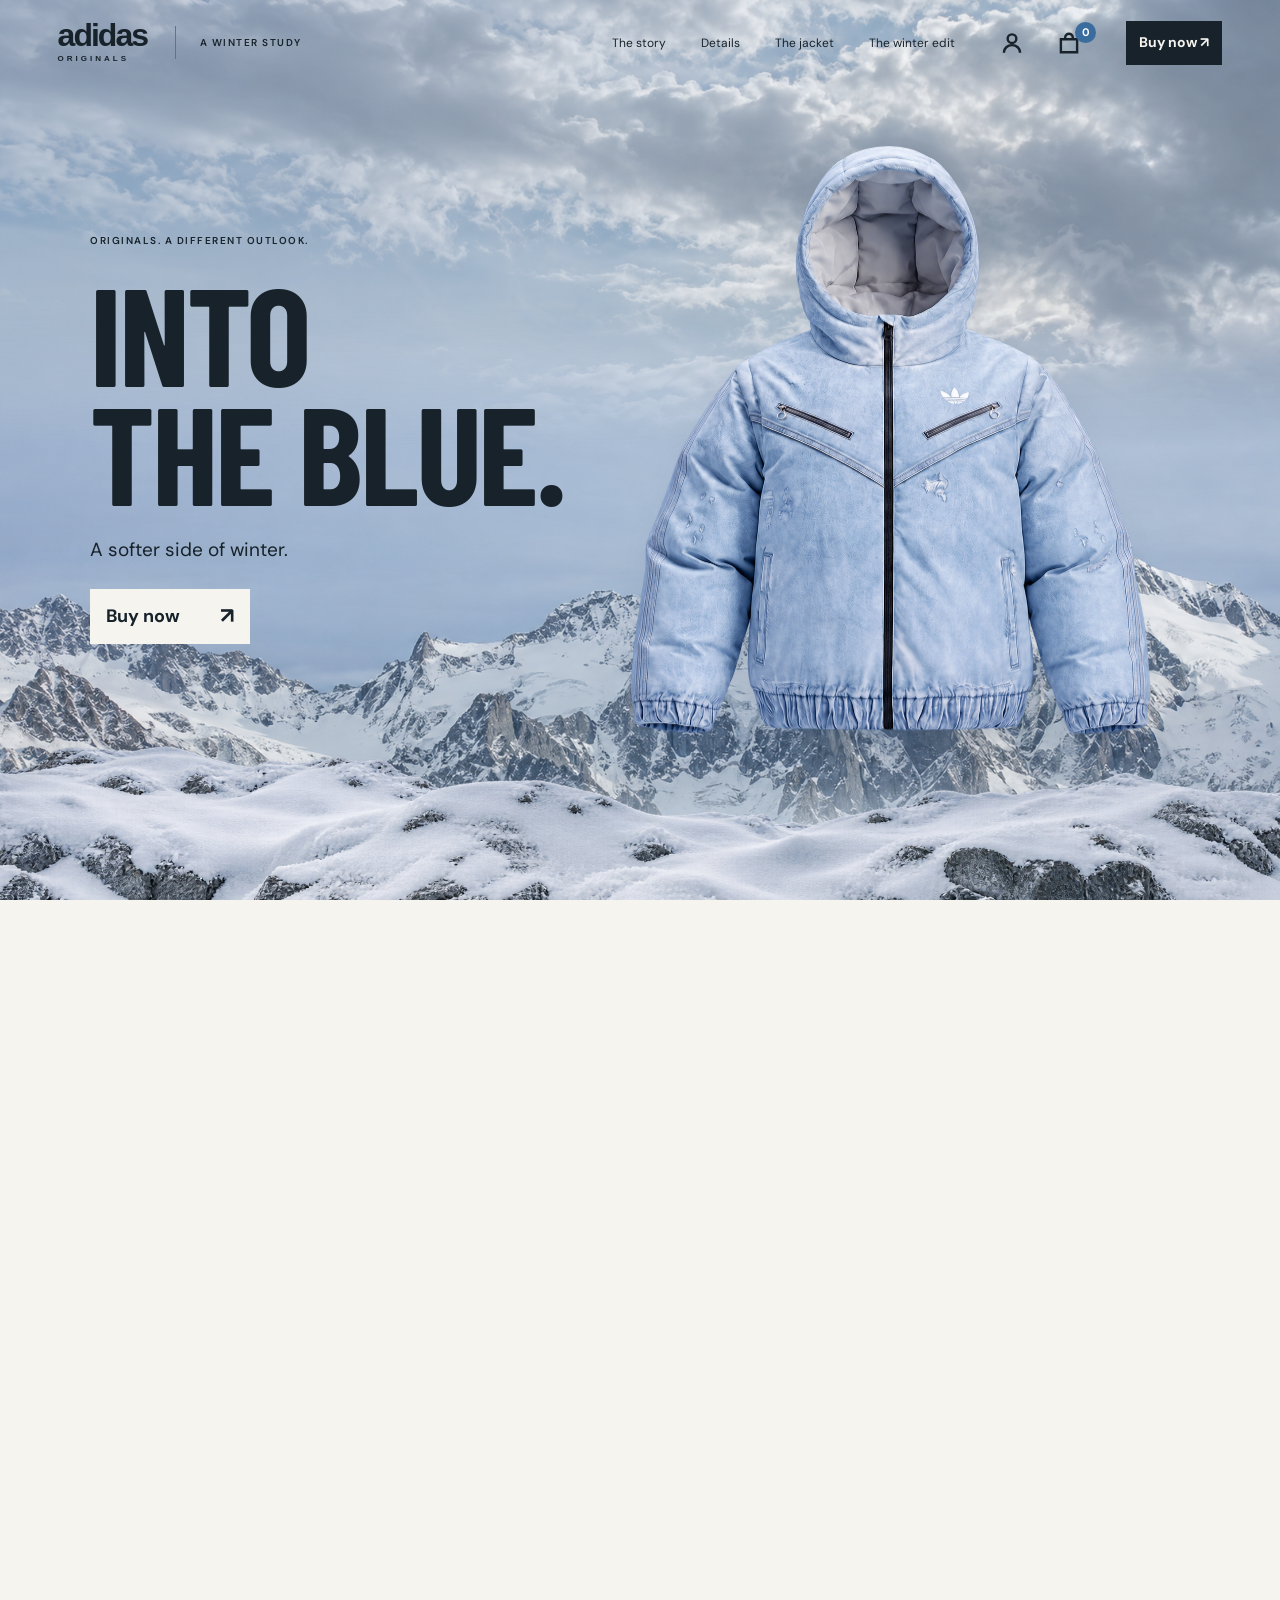
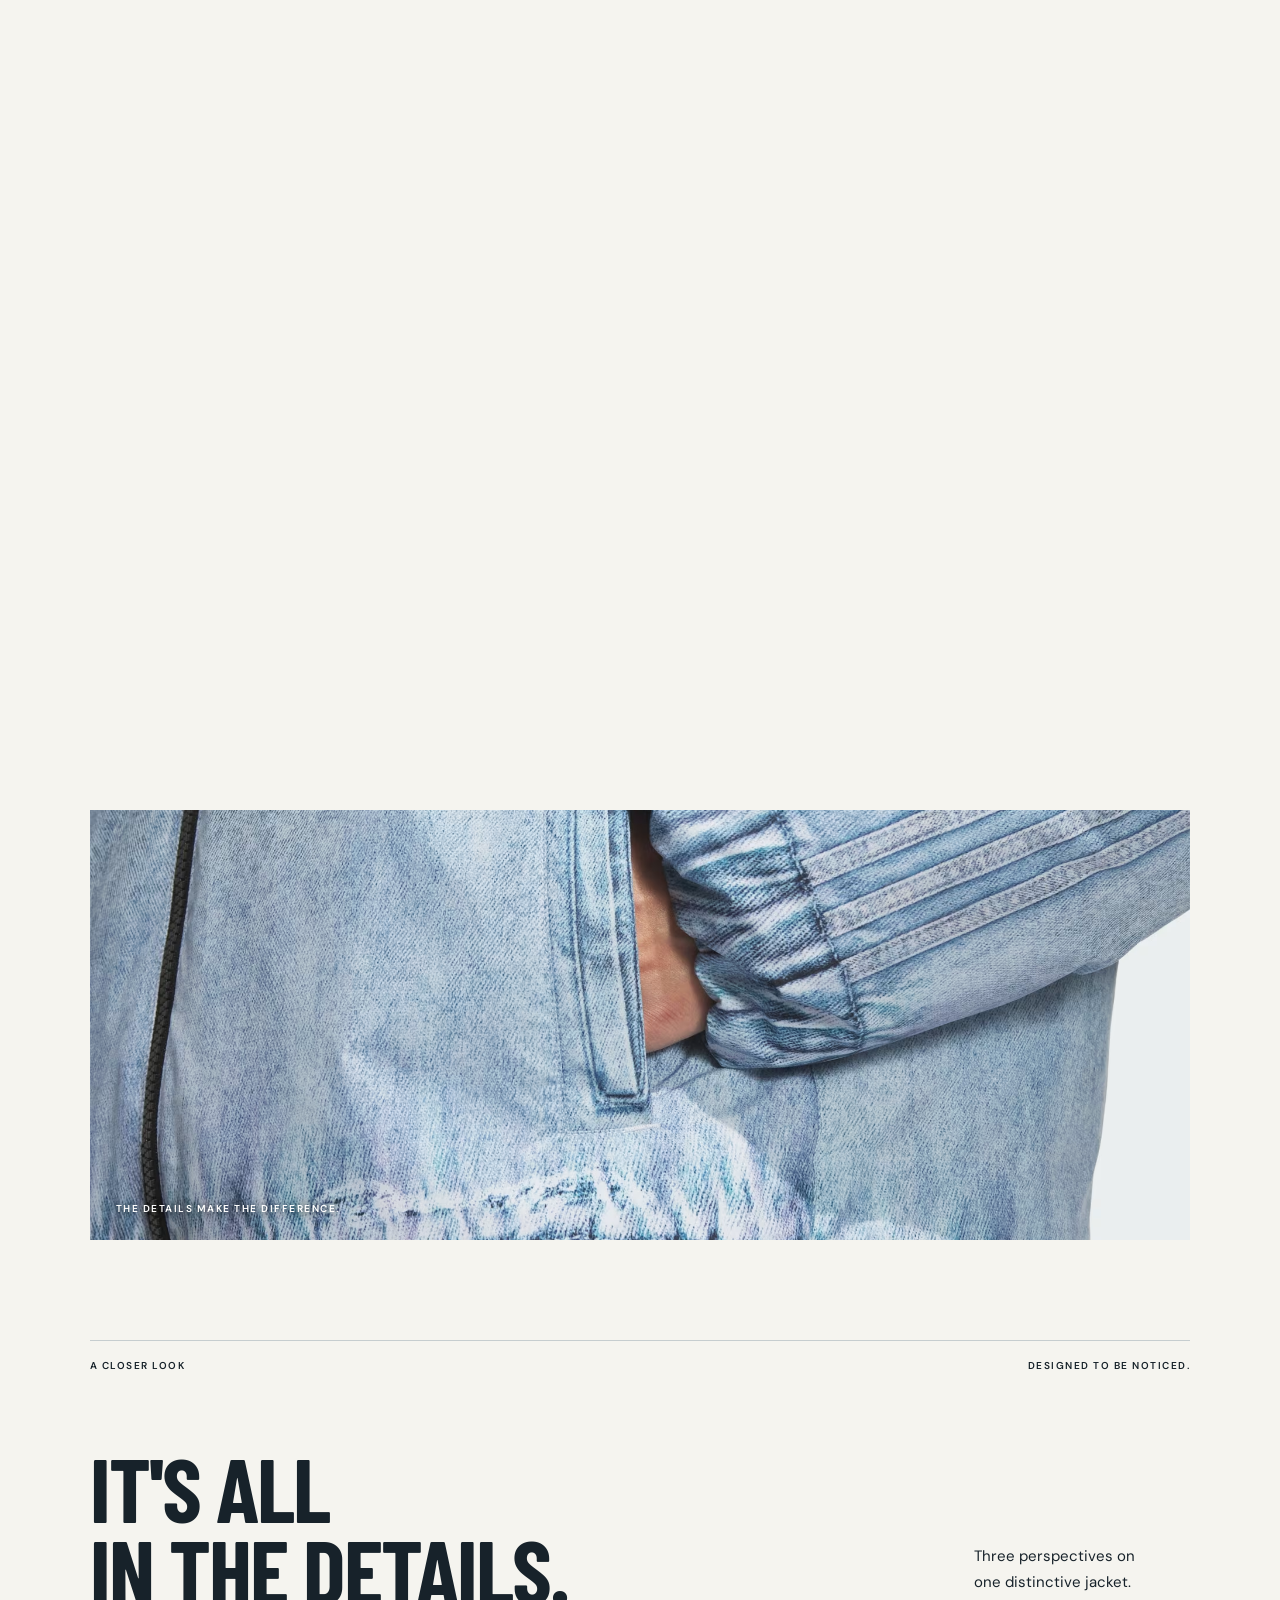
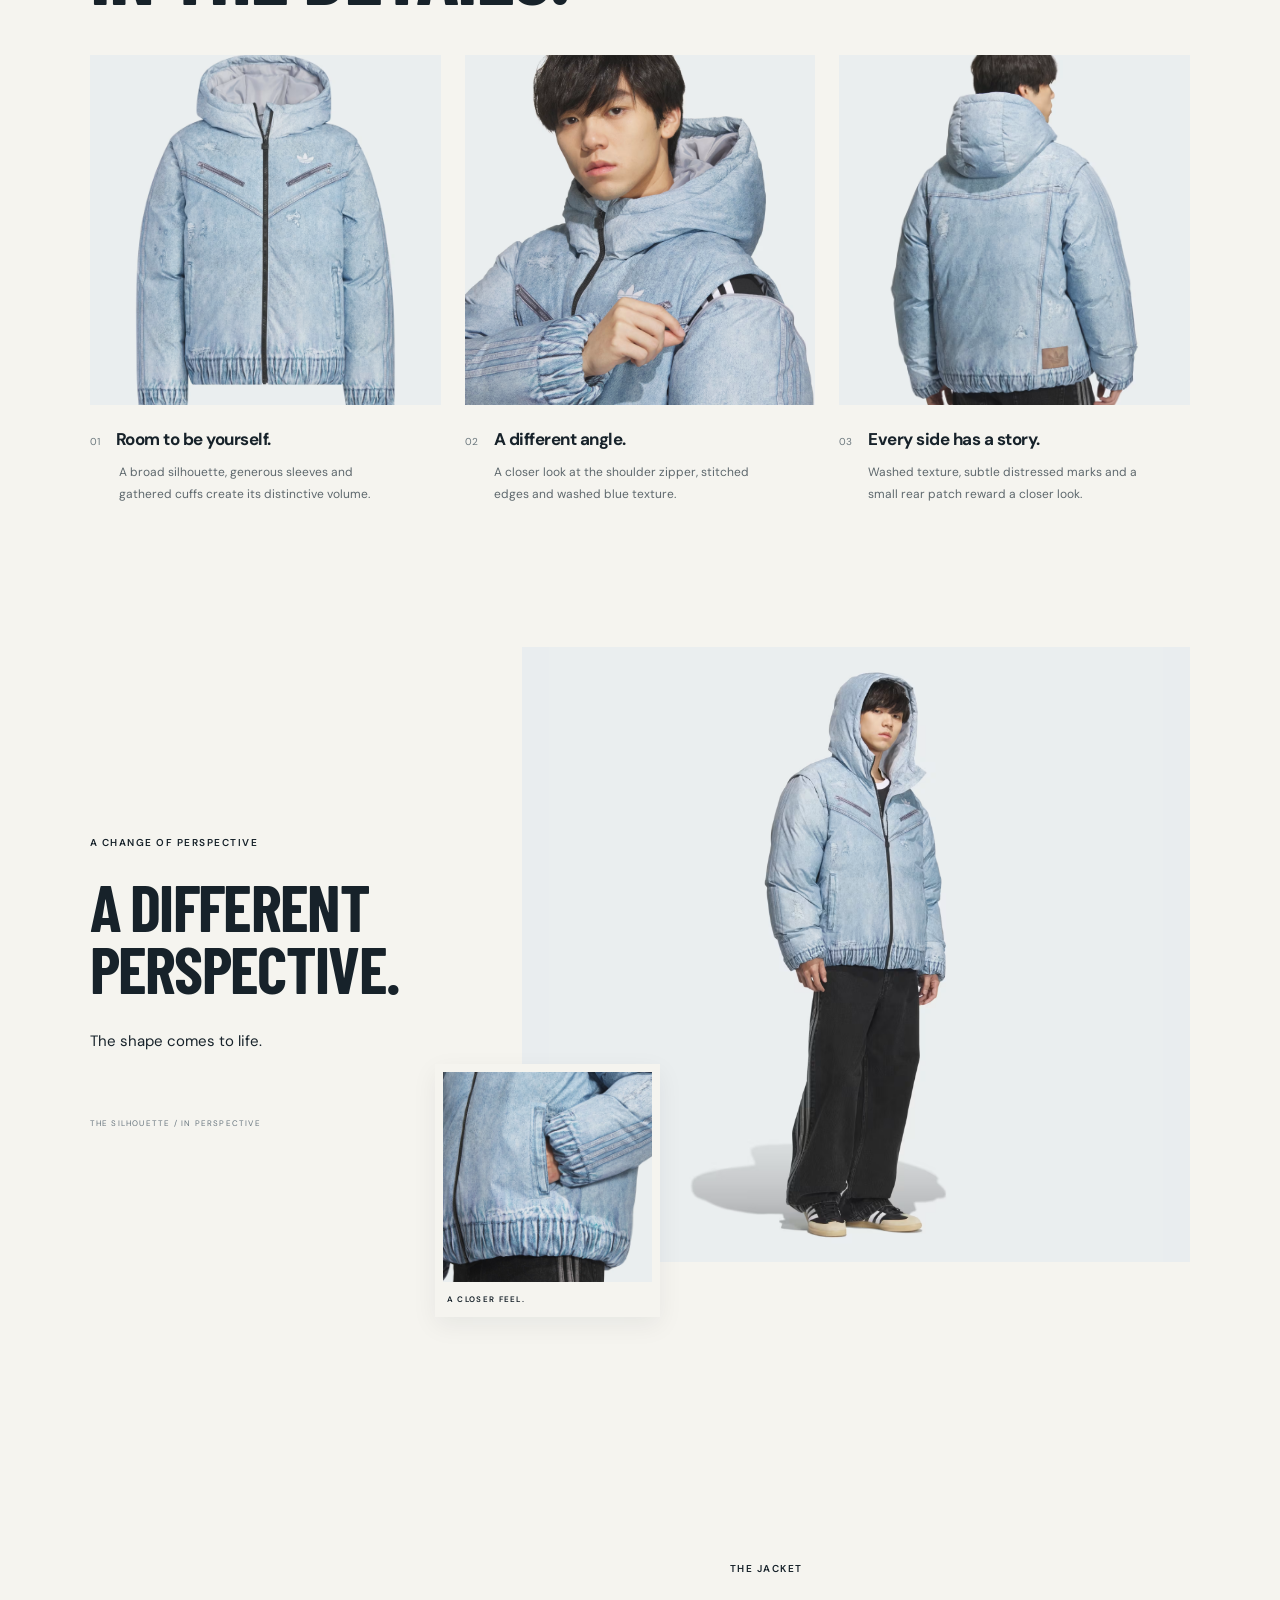
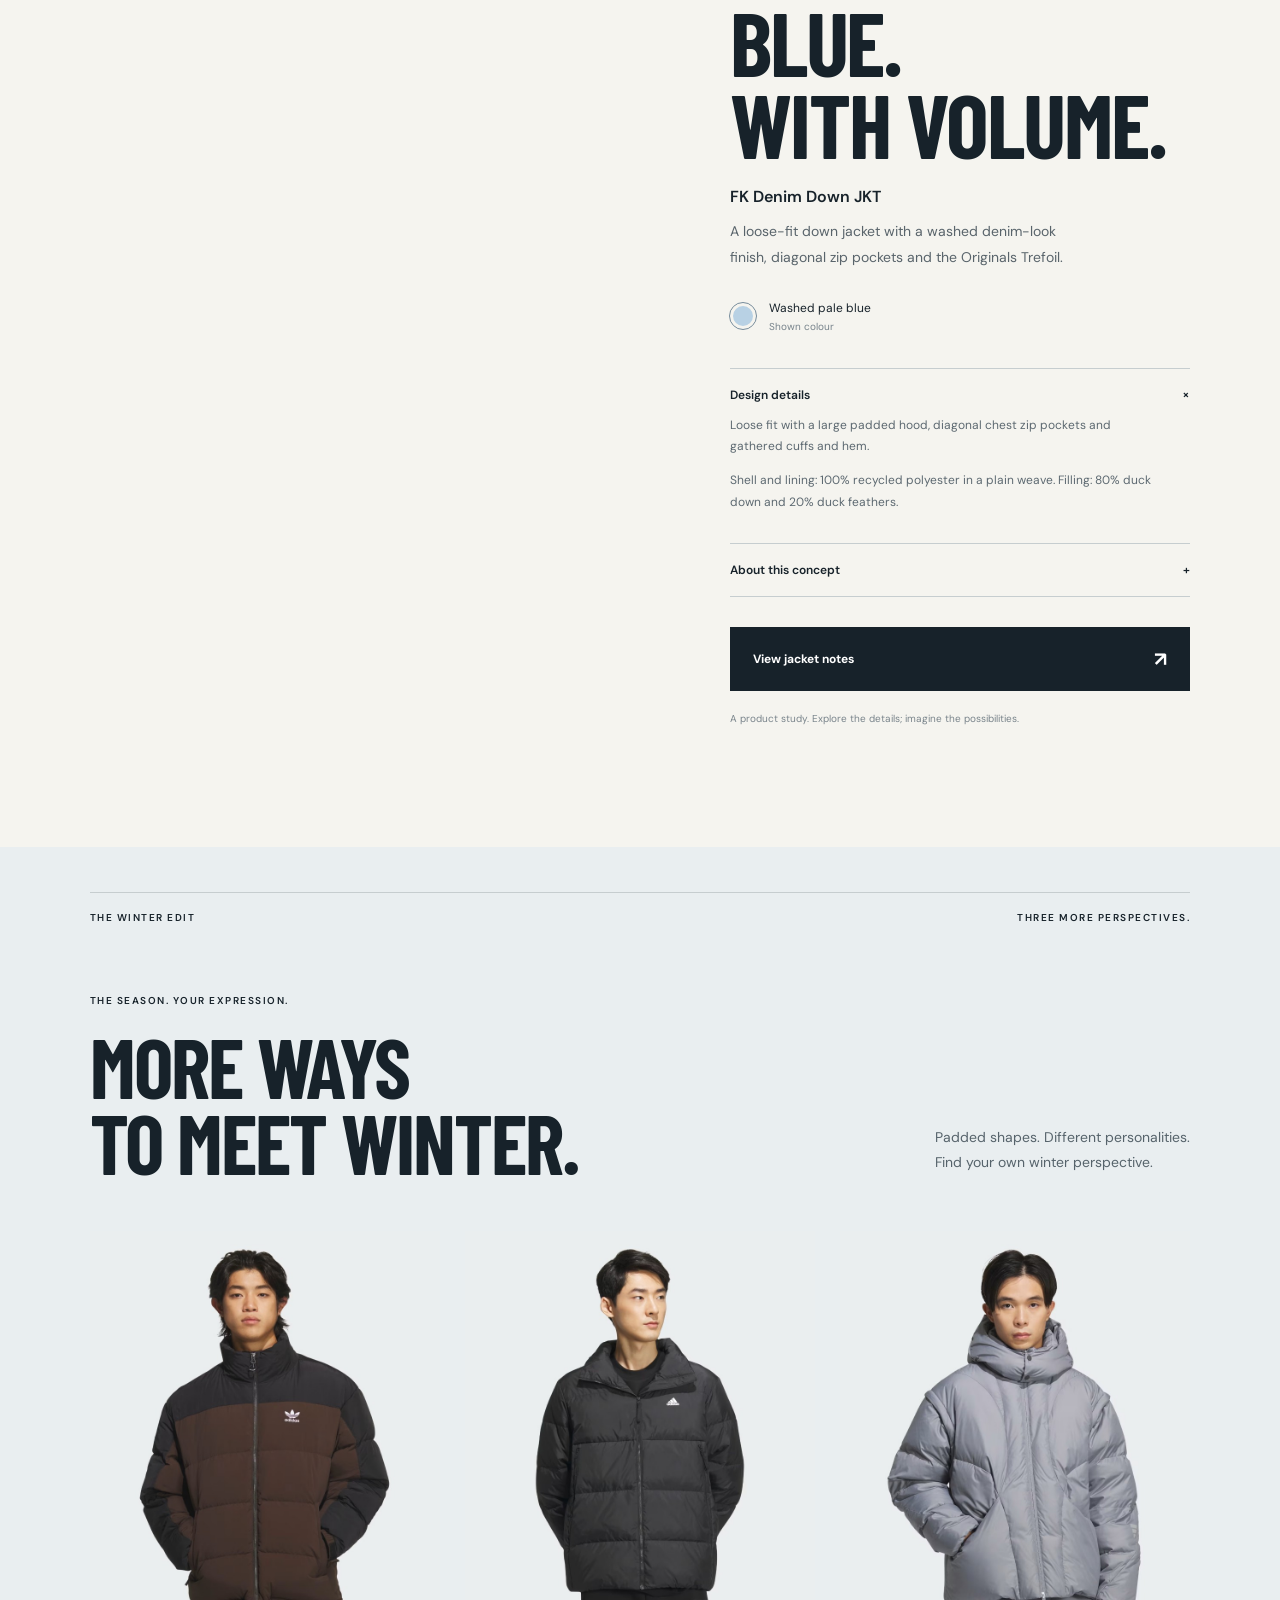
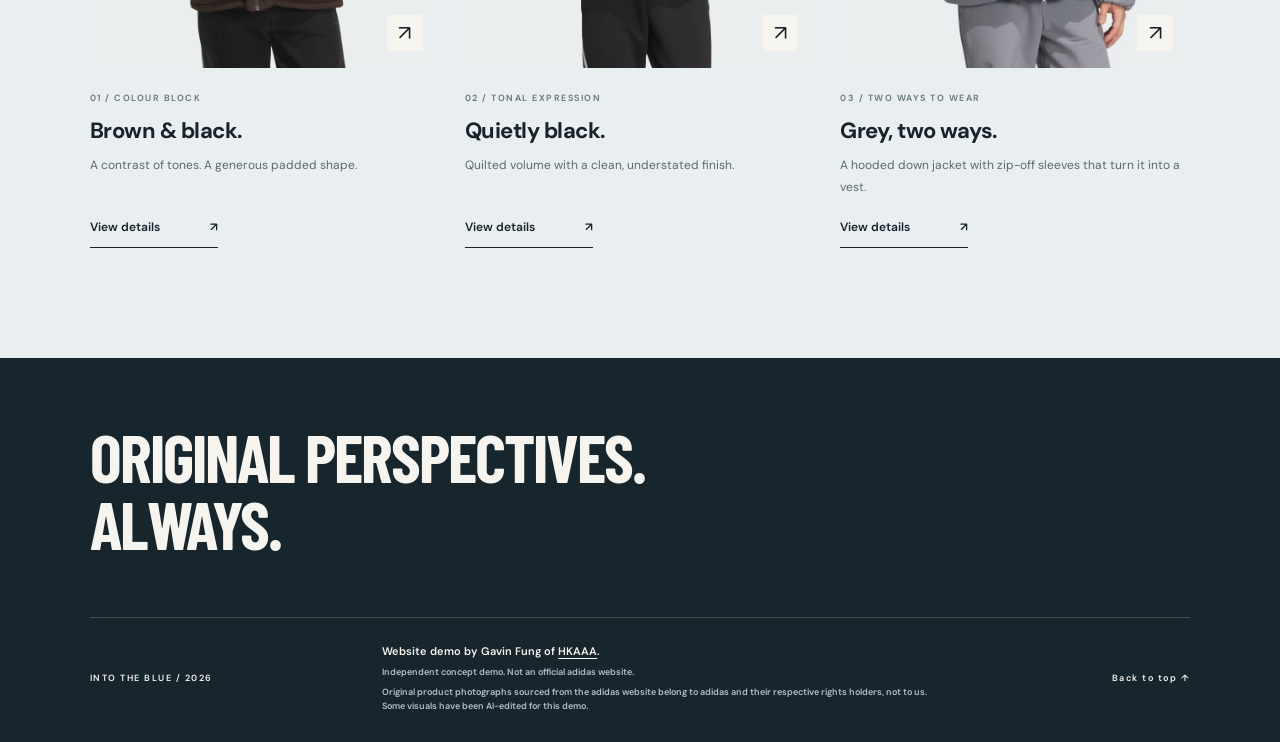
==== commit cd04eb62: "Episode 9: publish customer profile, photo, and account privacy. Co-authored-by: Cursor <cursoragent" ====
--- a/index.html
+++ b/index.html
@@ -1,5 +1,5 @@
 <!doctype html>
-<html lang="en"><head><meta charset="utf-8"><meta name="viewport" content="width=device-width,initial-scale=1"><meta name="theme-color" content="#d2dfe8"><title>Into the Blue — A winter study</title><meta name="description" content="An independent winter fashion concept exploring the shape, texture and details of a blue padded jacket."><link rel="stylesheet" href="style.css?v=inv-20261104a"><link rel="icon" type="image/svg+xml" href="assets/favicon.svg"><link rel="canonical" href="https://gavinfung321.github.io/Adidas/"><meta property="og:type" content="website"><meta property="og:title" content="Into the Blue — A winter study"><meta property="og:description" content="A softer side of winter. An independent adidas website demo by Gavin Fung of HKAAA."><meta property="og:url" content="https://gavinfung321.github.io/Adidas/"><meta property="og:site_name" content="Into the Blue"><meta property="og:image" content="https://gavinfung321.github.io/Adidas/assets/social-preview.jpg"><meta property="og:image:width" content="1200"><meta property="og:image:height" content="630"><meta property="og:image:type" content="image/jpeg"><meta property="og:image:alt" content="Into the Blue campaign headline beside a pale blue jacket against a snowy mountain landscape."><meta name="twitter:card" content="summary_large_image"><meta name="twitter:title" content="Into the Blue — A winter study"><meta name="twitter:description" content="A softer side of winter. Independent website demo by Gavin Fung of HKAAA."><meta name="twitter:image" content="https://gavinfung321.github.io/Adidas/assets/social-preview.jpg"><meta name="twitter:image:alt" content="Pale blue jacket and Into the Blue headline over snowy mountains."></head><body>
+<html lang="en"><head><meta charset="utf-8"><meta name="viewport" content="width=device-width,initial-scale=1"><meta name="theme-color" content="#d2dfe8"><title>Into the Blue — A winter study</title><meta name="description" content="An independent winter fashion concept exploring the shape, texture and details of a blue padded jacket."><link rel="stylesheet" href="style.css?v=profile-20261105j"><link rel="icon" type="image/svg+xml" href="assets/favicon.svg"><link rel="canonical" href="https://gavinfung321.github.io/Adidas/"><meta property="og:type" content="website"><meta property="og:title" content="Into the Blue — A winter study"><meta property="og:description" content="A softer side of winter. An independent adidas website demo by Gavin Fung of HKAAA."><meta property="og:url" content="https://gavinfung321.github.io/Adidas/"><meta property="og:site_name" content="Into the Blue"><meta property="og:image" content="https://gavinfung321.github.io/Adidas/assets/social-preview.jpg"><meta property="og:image:width" content="1200"><meta property="og:image:height" content="630"><meta property="og:image:type" content="image/jpeg"><meta property="og:image:alt" content="Into the Blue campaign headline beside a pale blue jacket against a snowy mountain landscape."><meta name="twitter:card" content="summary_large_image"><meta name="twitter:title" content="Into the Blue — A winter study"><meta name="twitter:description" content="A softer side of winter. Independent website demo by Gavin Fung of HKAAA."><meta name="twitter:image" content="https://gavinfung321.github.io/Adidas/assets/social-preview.jpg"><meta name="twitter:image:alt" content="Pale blue jacket and Into the Blue headline over snowy mountains."></head><body>
 <a class="skip" href="#details">Skip to jacket details</a>
 <header><a href="#" class="brand" aria-label="Into the Blue home"><span class="brand-name">adidas<span>ORIGINALS</span></span><span class="edition">A WINTER STUDY</span></a><button class="nav-bag mobile-account" type="button" data-account-open aria-label="Account"><svg class="bag-icon account-icon" viewBox="0 0 24 24" aria-hidden="true" focusable="false"><circle cx="12" cy="8" r="4"/><path d="M4.5 21c0-4.2 3.4-7 7.5-7s7.5 2.8 7.5 7"/></svg><span class="account-avatar" data-account-avatar hidden aria-hidden="true"></span><span class="account-dot" data-account-dot hidden></span></button><button class="nav-bag mobile-bag" type="button" data-bag-open aria-label="Bag, 0 items"><svg class="bag-icon" viewBox="0 0 24 24" aria-hidden="true" focusable="false"><path d="M4.5 8.5h15v12h-15z"/><path d="M8.5 8.5V7a3.5 3.5 0 0 1 7 0v1.5"/></svg><span class="bag-count" data-bag-count aria-hidden="true">0</span></button><button class="mobile-menu-toggle" aria-expanded="false" aria-controls="mobile-menu">Menu</button><nav aria-label="Main navigation"><a href="#story">The story</a><a href="#details">Details</a><a href="#product">The jacket</a><a href="#winter-edit">The winter edit</a><button class="nav-bag nav-account" type="button" data-account-open aria-label="Account"><svg class="bag-icon account-icon" viewBox="0 0 24 24" aria-hidden="true" focusable="false"><circle cx="12" cy="8" r="4"/><path d="M4.5 21c0-4.2 3.4-7 7.5-7s7.5 2.8 7.5 7"/></svg><span class="account-avatar" data-account-avatar hidden aria-hidden="true"></span><span class="account-dot" data-account-dot hidden></span></button><button class="nav-bag" type="button" data-bag-open aria-label="Bag, 0 items"><svg class="bag-icon" viewBox="0 0 24 24" aria-hidden="true" focusable="false"><path d="M4.5 8.5h15v12h-15z"/><path d="M8.5 8.5V7a3.5 3.5 0 0 1 7 0v1.5"/></svg><span class="bag-count" data-bag-count aria-hidden="true">0</span></button><button class="nav-buy" data-buy>Buy now ↗︎</button></nav><nav id="mobile-menu" class="mobile-menu" aria-label="Mobile navigation" hidden><a href="#story">The story</a><a href="#details">Details</a><a href="#product">The jacket</a><a href="#winter-edit">The winter edit</a><button class="nav-buy" data-buy>Buy now ↗︎</button></nav></header>
 <main>
@@ -20,9 +20,9 @@
 <section class="account-view" data-account-view="forgot-sent" hidden aria-labelledby="account-sent-title"><h3 id="account-sent-title" tabindex="-1">Check your email</h3><p class="account-lead">If there’s an account for <strong data-account-email></strong>, we’ve sent a link to set a new password. The link works once and expires after an hour.</p><p class="account-switch"><button class="account-link" type="button" data-account-go="signin">Back to sign in</button></p></section>
 <section class="account-view" data-account-view="reset" hidden aria-labelledby="account-reset-title"><h3 id="account-reset-title" tabindex="-1">Set a new password</h3><form class="account-form" data-account-form="reset" novalidate><label class="account-field">New password <small>At least 8 characters</small><input name="password" type="password" autocomplete="new-password" minlength="8" required></label><button class="button dark" type="submit">Save password <span>↗︎</span></button></form></section>
 <section class="account-view" data-account-view="expired" hidden aria-labelledby="account-expired-title"><h3 id="account-expired-title" tabindex="-1">That link has expired</h3><p class="account-lead">Email links work once and expire after a while. You can ask for a new one.</p><button class="button dark" type="button" data-account-go="forgot">Reset password <span>↗︎</span></button><p class="account-switch">Confirmed already? <button class="account-link" type="button" data-account-go="signin">Sign in</button></p></section>
-<section class="account-view" data-account-view="account" hidden aria-labelledby="account-orders-title"><p class="account-signed-in">Signed in as <strong data-account-user></strong></p><p class="account-admin" data-account-admin hidden><a class="button dark" href="admin/">Open Admin Dashboard <span>↗︎</span></a></p><h3 id="account-orders-title">My orders</h3><p class="account-orders-state" data-account-orders-state></p><ul class="account-orders" data-account-orders></ul><button class="account-link account-signout" type="button" data-account-signout>Sign out</button></section>
+<section class="account-view" data-account-view="account" hidden aria-labelledby="account-home-title"><div class="account-identity"><label class="account-photo-pick"><span class="account-photo" data-account-photo aria-hidden="true"></span><span class="account-photo-edit" aria-hidden="true"><svg viewBox="0 0 24 24" fill="none" stroke="currentColor" stroke-width="2" stroke-linecap="round" stroke-linejoin="round"><path d="M12 20h9"/><path d="M16.5 3.5a2.1 2.1 0 0 1 3 3L7 19l-4 1 1-4Z"/></svg></span><input class="account-file" type="file" accept="image/jpeg,image/png,image/webp" data-account-photo-file aria-label="Edit photo"></label><div><p class="account-home-name" id="account-home-title" data-account-name tabindex="-1"></p><p class="account-home-email" data-account-user></p><button class="account-link" type="button" data-account-photo-remove hidden>Remove photo</button></div></div><p class="account-admin" data-account-admin hidden><a class="button dark" href="admin/">Open Admin Dashboard <span>↗︎</span></a></p><div class="account-orders-block" data-account-orders-block><h3 id="account-orders-title">My orders</h3><p class="account-orders-state" data-account-orders-state></p><ul class="account-orders" data-account-orders></ul></div><div class="account-menu"><button type="button" data-account-edit="details">Details <span>↗︎</span></button><button type="button" data-account-edit="password">Password <span>↗︎</span></button><button type="button" data-account-edit="email">Email <span>↗︎</span></button><button type="button" data-account-edit="privacy">Privacy <span>↗︎</span></button></div><button class="account-link account-signout" type="button" data-account-signout>Sign out</button></section>
 </div></dialog>
-<script src="products.js?v=inv-20261104a"></script><script src="catalogue-remote.js?v=inv-20261104a"></script><script src="cart.js?v=inv-20261104a"></script><script src="vendor/supabase-js-2.118.0.js"></script><script src="account.js?v=acct-20261104b"></script><script src="account-panel.js?v=acct-20261104a"></script><script src="app.js?v=acct-20261101b"></script><script src="shop.js?v=inv-20261104a"></script></body></html>
+<dialog id="account-edit-dialog" class="account-edit" aria-labelledby="account-edit-title"><div class="account-edit-head"><h2 id="account-edit-title" tabindex="-1">Your details</h2><button class="dialog-close" type="button" aria-label="Close">✕</button></div><div class="account-edit-body"><p class="account-status" data-account-edit-status role="status"></p><p class="account-error" data-account-edit-error role="alert"></p><section data-account-edit-view="details"><div class="account-photo-row"><label class="account-photo-pick"><span class="account-photo" data-account-photo aria-hidden="true"></span><span class="account-photo-edit" aria-hidden="true"><svg viewBox="0 0 24 24" fill="none" stroke="currentColor" stroke-width="2" stroke-linecap="round" stroke-linejoin="round"><path d="M12 20h9"/><path d="M16.5 3.5a2.1 2.1 0 0 1 3 3L7 19l-4 1 1-4Z"/></svg></span><input class="account-file" type="file" accept="image/jpeg,image/png,image/webp" data-account-photo-file aria-label="Edit photo"></label><button class="account-link" type="button" data-account-photo-remove hidden>Remove photo</button></div><form class="account-form" data-account-form="profile" novalidate><label class="account-field">Name<input name="display_name" maxlength="80" autocomplete="name"></label><label class="account-field">Phone<input name="phone" maxlength="30" autocomplete="tel"></label><label class="account-field">Address<input name="address_line" maxlength="120" autocomplete="street-address"></label><label class="account-field">District<input name="district" maxlength="40" autocomplete="address-level2"></label><button class="button dark" type="submit">Save details <span>↗︎</span></button></form></section><section data-account-edit-view="password" hidden><form class="account-form" data-account-form="password" novalidate><label class="account-field">Current password<input name="current" type="password" autocomplete="current-password" required></label><label class="account-field">New password <small>At least 8 characters</small><input name="password" type="password" autocomplete="new-password" minlength="8" required></label><button class="button dark" type="submit">Update password <span>↗︎</span></button></form></section><section data-account-edit-view="email" hidden><p class="account-note">We’ll send a confirm link to the new address and to this one. This email keeps working until both are opened.</p><form class="account-form" data-account-form="email" novalidate><label class="account-field">New email<input name="email" type="email" autocomplete="email" inputmode="email" spellcheck="false" required></label><button class="button dark" type="submit">Send confirm link <span>↗︎</span></button></form></section><section data-account-edit-view="privacy" hidden><p class="account-note">This demo stores your email, name, phone, address, profile photo and bag, plus paid test orders. There is no marketing mail and no record of how you browse. Staff can replace your photo. Deleting the account removes the login, photo and bag. Paid test orders stay on the shop record without your account.</p><form class="account-form" data-account-form="delete" novalidate><label class="account-field">Type delete to remove this account<input name="confirm" autocomplete="off" spellcheck="false" required></label><button class="button account-delete" type="submit">Delete account</button></form></section></div></dialog><script src="products.js?v=inv-20261104a"></script><script src="catalogue-remote.js?v=inv-20261104a"></script><script src="cart.js?v=inv-20261104a"></script><script src="vendor/supabase-js-2.118.0.js"></script><script src="account.js?v=profile-20261105b"></script><script src="account-panel.js?v=profile-20261105i"></script><script src="app.js?v=acct-20261101b"></script><script src="shop.js?v=profile-20261105e"></script></body></html>
 
 
 
--- a/style.css
+++ b/style.css
@@ -266,7 +266,8 @@
 @media(max-width:900px){nav .nav-account{margin-right:-8px}}
 .mobile-account{display:none}
 .account-dot{position:absolute;top:6px;right:2px;width:8px;height:8px;border-radius:50%;background:#3a6c9e}
-.account-avatar{display:none;place-items:center;width:28px;height:28px;border-radius:50%;background:#17222a;color:#f5f4ef;font-size:10px;font-weight:700;letter-spacing:.3px;line-height:1}
+.account-avatar{display:none;place-items:center;width:28px;height:28px;border-radius:50%;background:#17222a;color:#f5f4ef;font-size:10px;font-weight:700;letter-spacing:.3px;line-height:1;overflow:hidden}
+.account-avatar img{width:100%;height:100%;object-fit:cover;display:block}
 .nav-bag.is-signed-in .account-icon{display:none}
 .nav-bag.is-signed-in .account-avatar{display:grid}
 .nav-bag.is-signed-in .account-dot{display:none}
@@ -283,7 +284,7 @@
 .account-lead,.account-note,.account-switch,.account-signed-in{margin:0 0 18px;font-size:14px;line-height:1.55;color:#5d6971}
 .account-signed-in{color:var(--ink)}
 .account-signed-in strong,.account-lead strong{font-weight:700;color:var(--ink)}
-.account-admin{margin:0 0 22px}
+.account-admin{margin:28px 0 22px}
 .account-admin[hidden]{display:none!important}
 .account-admin .button{width:100%;justify-content:space-between}
 .account-form{display:grid;gap:14px;margin:0 0 16px}
@@ -292,8 +293,43 @@
 .account-field input{width:100%;min-height:48px;padding:12px 14px;border:1px solid #c6cdcf;background:#fff;color:var(--ink);font:inherit;font-weight:400}
 .account-field input:focus{outline:2px solid #2365c9;outline-offset:1px;border-color:#17222a}
 .account-link{display:inline;margin:0;padding:0;border:0;background:none;color:var(--ink);font:inherit;font-size:13px;font-weight:600;text-decoration:underline;text-underline-offset:3px}
+.account-link[hidden]{display:none !important}
 .account-link:hover{color:#486f8c}
-.account-signout{display:block;margin-top:28px}
+.account-signout{display:block;margin-top:20px}
+.account-photo-row{display:flex;align-items:center;gap:14px;margin:0 0 18px}
+.account-photo{display:grid;place-items:center;width:64px;height:64px;border-radius:50%;background:#17222a;color:#f5f4ef;font-size:18px;font-weight:700;overflow:hidden;flex:none}
+.account-photo img{width:100%;height:100%;object-fit:cover;display:block}
+.account-photo-actions{display:flex;flex-direction:column;align-items:flex-start;gap:8px}
+.account-photo-actions .account-link{position:relative}
+.account-file{position:absolute;width:1px;height:1px;padding:0;margin:-1px;overflow:hidden;clip:rect(0 0 0 0);border:0}
+.account-delete{width:100%;padding:14px 18px;border:1px solid #a3261b;background:transparent;color:#a3261b;font:inherit;font-size:14px;font-weight:700}
+.account-view[data-account-view="account"] h3{margin-top:28px}
+.account-identity{display:flex;align-items:center;gap:16px;margin:6px 0 4px}
+.account-photo-pick{position:relative;display:block;flex:none;width:64px;height:64px;border-radius:50%;cursor:pointer}
+.account-photo-pick:focus-within{outline:2px solid #2365c9;outline-offset:3px}
+.account-photo-edit{position:absolute;right:-2px;bottom:-2px;display:grid;place-items:center;width:22px;height:22px;border-radius:50%;background:#f5f4ef;color:#17222a;border:1.5px solid #17222a;pointer-events:none}
+.account-photo-edit svg{width:12px;height:12px;display:block}
+.account-identity [data-account-photo-remove]{display:inline-block;margin-top:8px}
+.account-identity [data-account-photo-remove][hidden]{display:none !important}
+.account-home-name{margin:0;font-size:22px;font-weight:700;letter-spacing:-.4px;line-height:1.2}
+.account-home-name:focus{outline:none}
+.account-home-email{margin:4px 0 0;font-size:13px;line-height:1.4;color:#5d6971}
+.account-home-email[hidden]{display:none !important}
+.account-menu{display:grid;margin:28px 0 4px;border-top:1px solid var(--line)}
+.account-orders:not(:empty)+.account-menu{border-top:0}
+.account-menu button{display:flex;align-items:center;justify-content:space-between;width:100%;margin:0;padding:16px 0;border:0;border-bottom:1px solid var(--line);background:none;color:var(--ink);font:inherit;font-size:15px;font-weight:600;text-align:left}
+.account-menu button span{font-size:16px;font-weight:500}
+.account-menu button:hover{color:#486f8c}
+.account-edit{width:min(440px,calc(100vw - 32px));max-height:calc(100svh - 32px);margin:auto;padding:0;border:0;background:var(--paper);color:var(--ink);box-shadow:0 24px 70px #17222a33}
+.account-edit::backdrop{background:#13232b73}
+.account-edit-head{display:flex;align-items:center;justify-content:space-between;gap:12px;padding:22px 12px 0 28px}
+.account-edit-head h2{margin:0;font-size:32px;letter-spacing:-.6px;line-height:1.1}
+.account-edit-head h2:focus{outline:none}
+.account-edit .dialog-close{position:static;border:0;background:transparent;color:var(--ink)}
+.account-edit-body{padding:8px 28px 28px;overflow:auto}
+.account-edit [hidden]{display:none !important}
+.account-edit .button.dark{width:100%;justify-content:center;gap:14px}
+.account-orders-block[hidden]{display:none !important}
 .account-orders{list-style:none;margin:0;padding:0}
 .account-orders-state{margin:0 0 12px;font-size:14px;color:#5d6971}
 .account-order{padding:16px 0;border-bottom:1px solid var(--line)}
